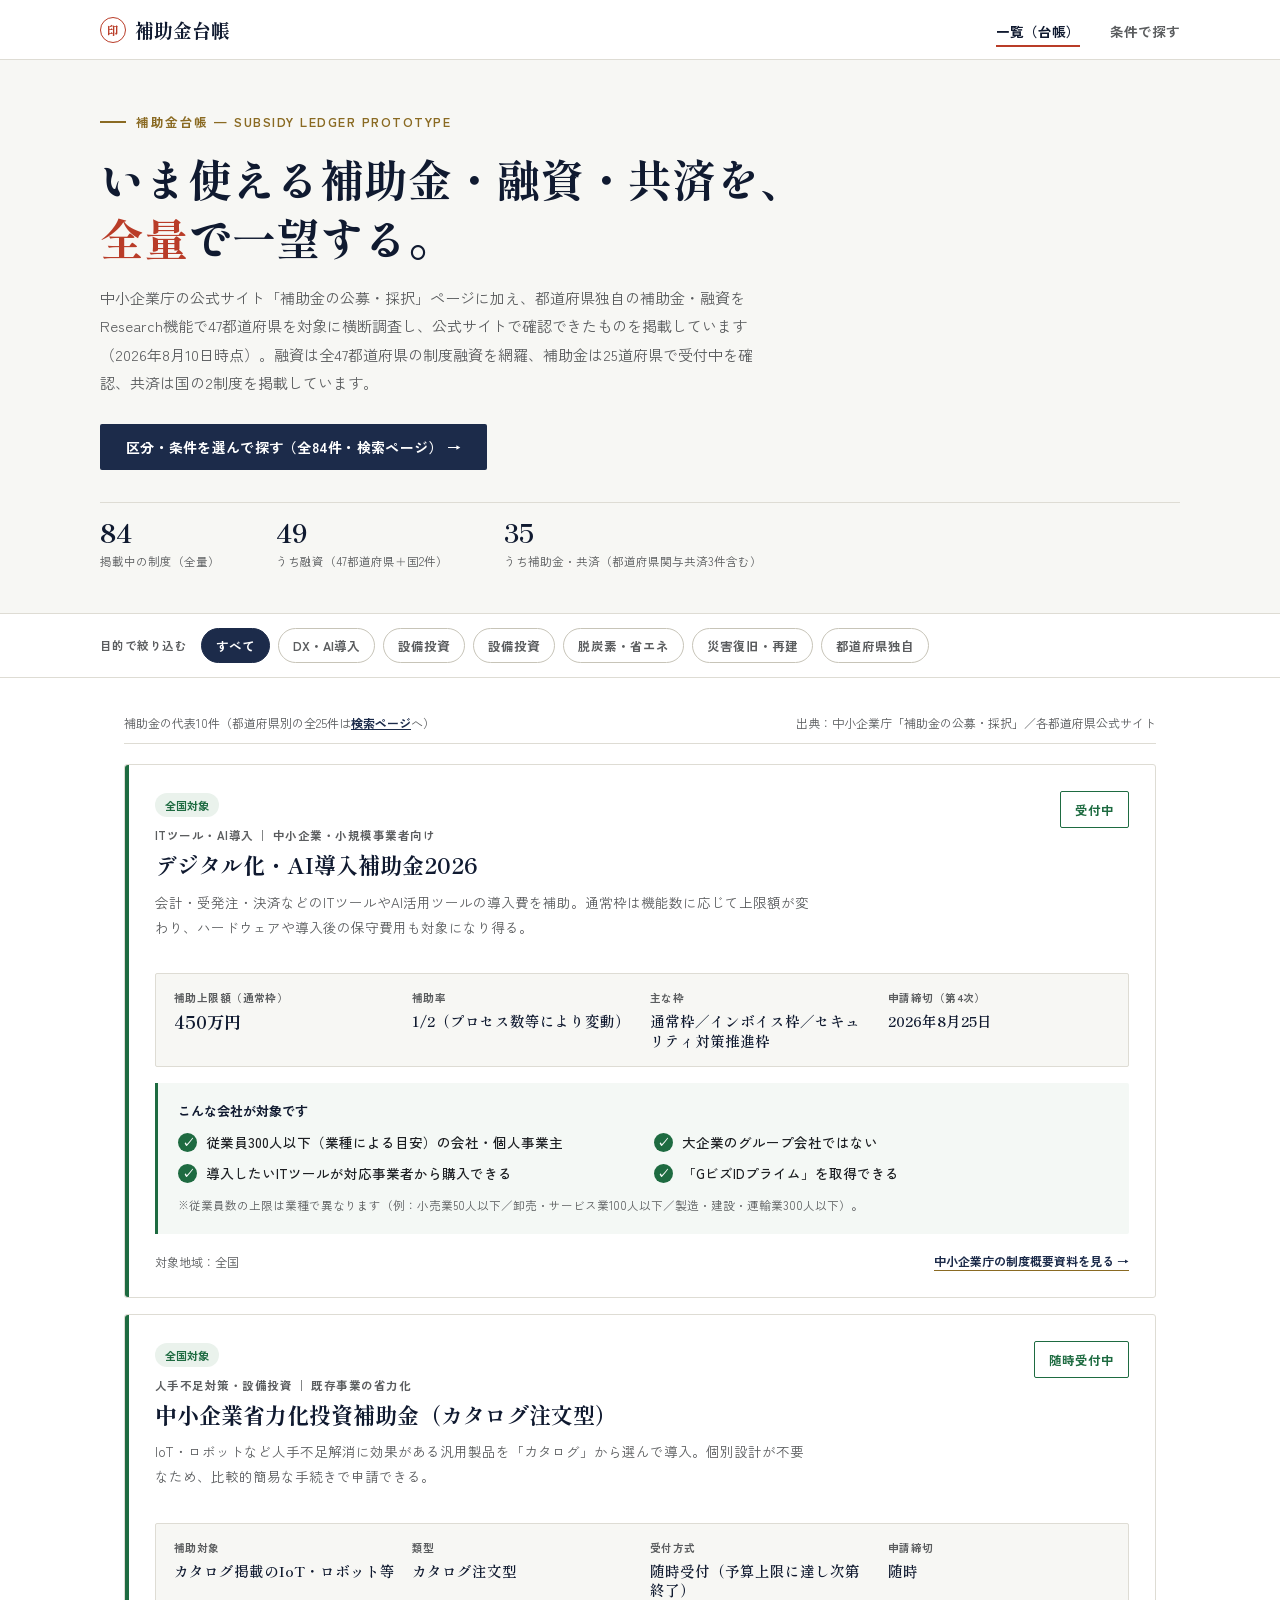
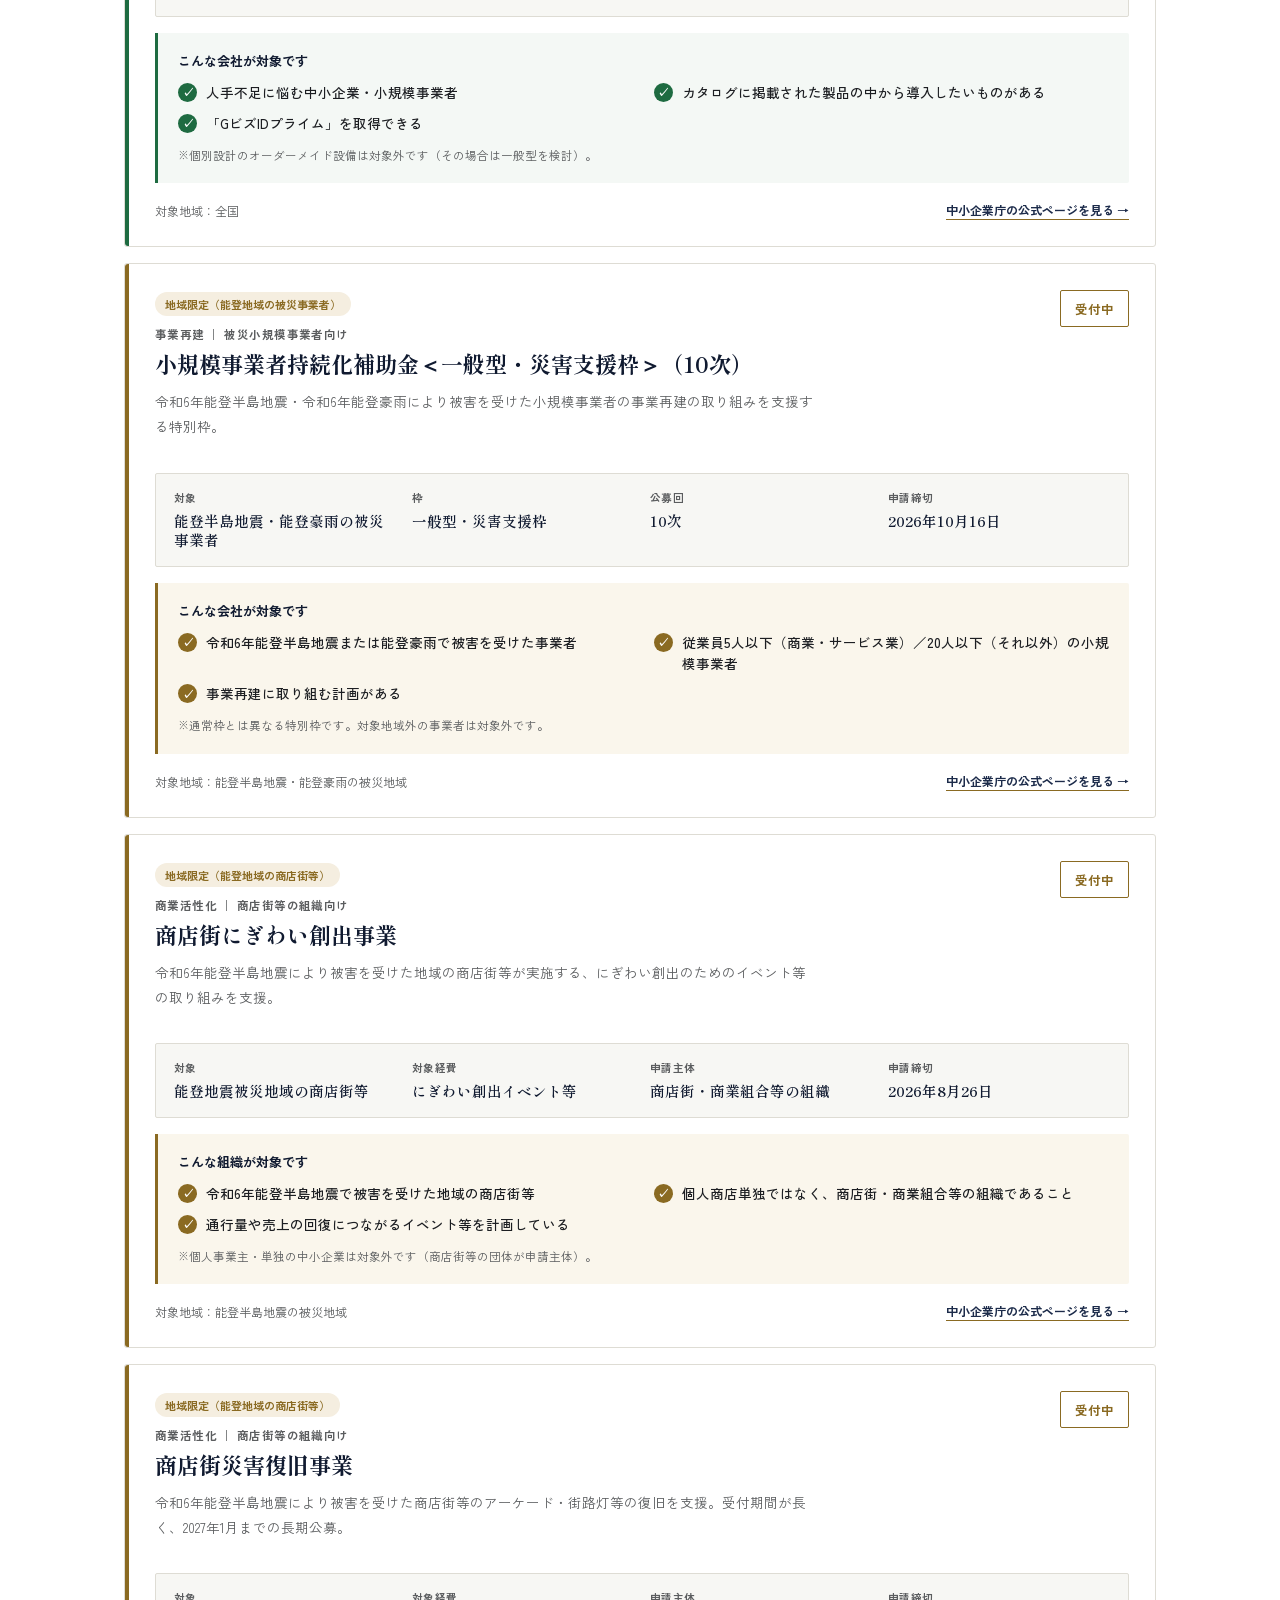
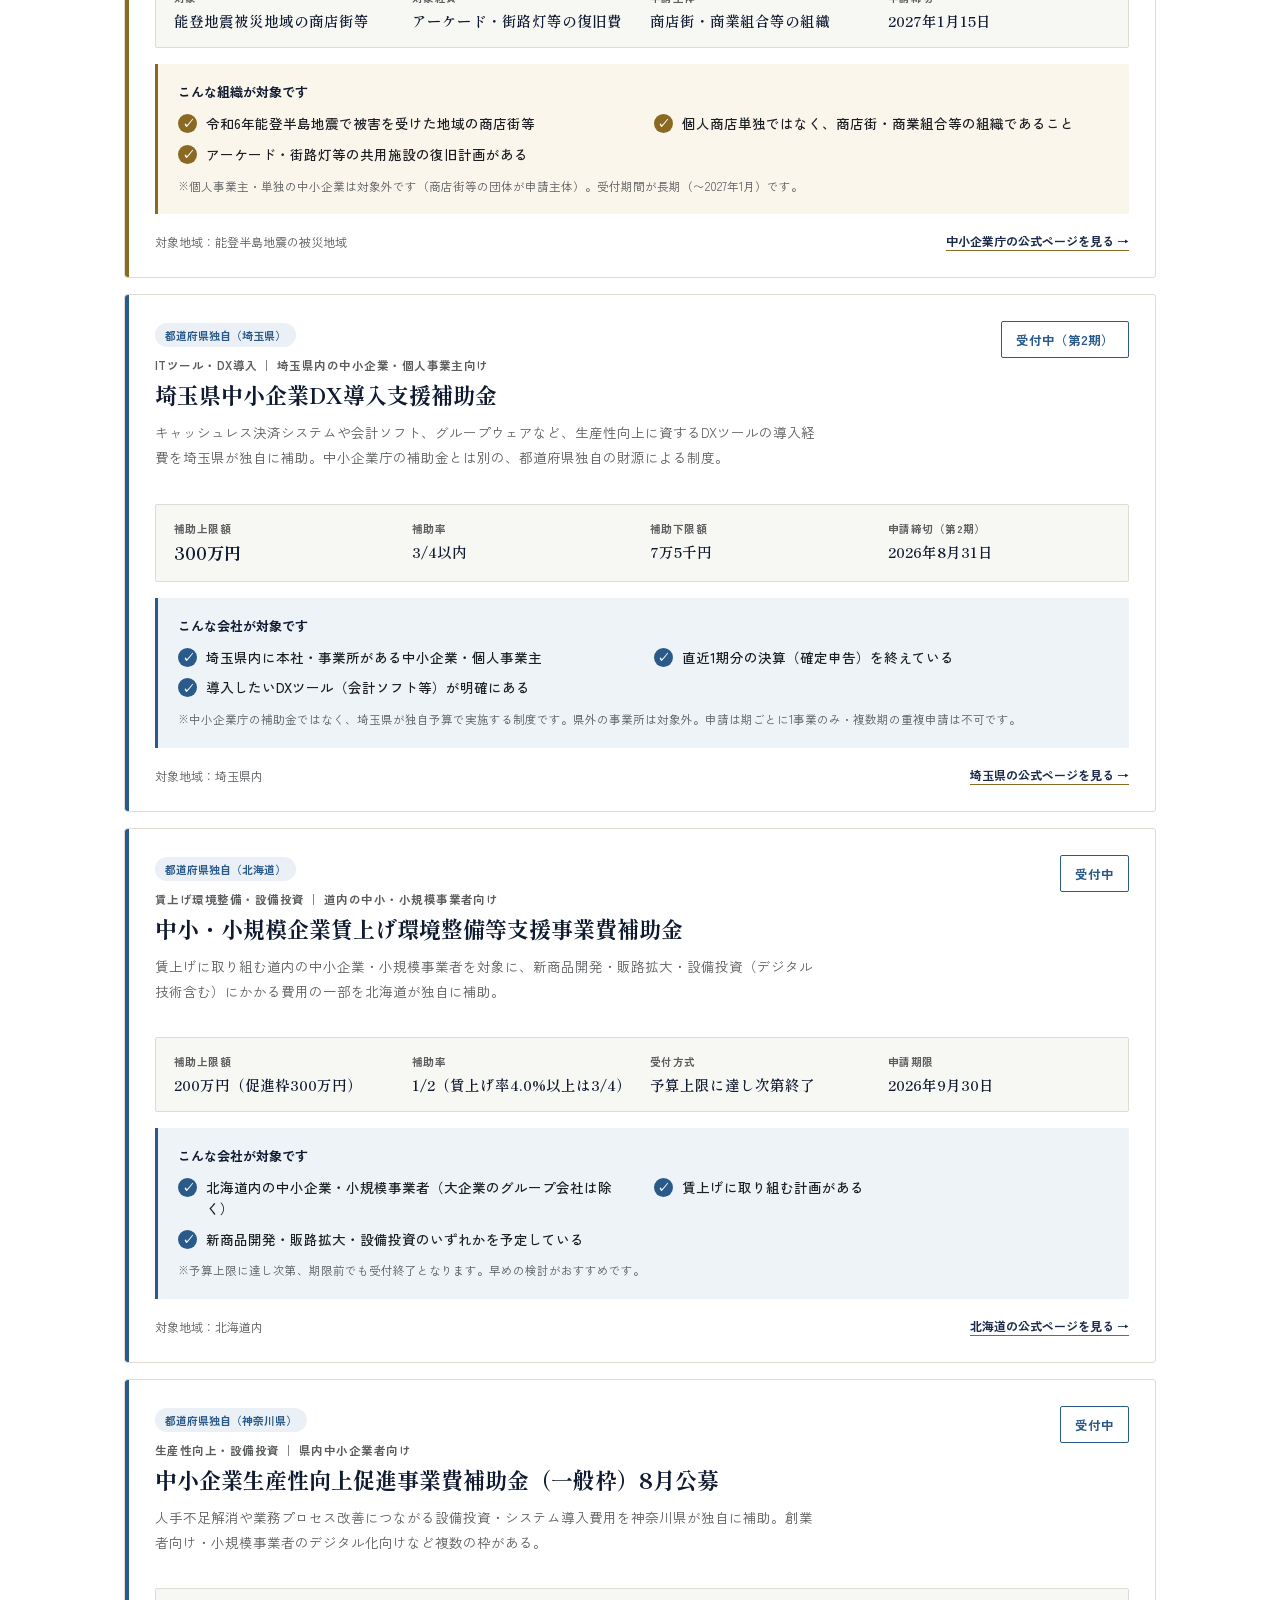
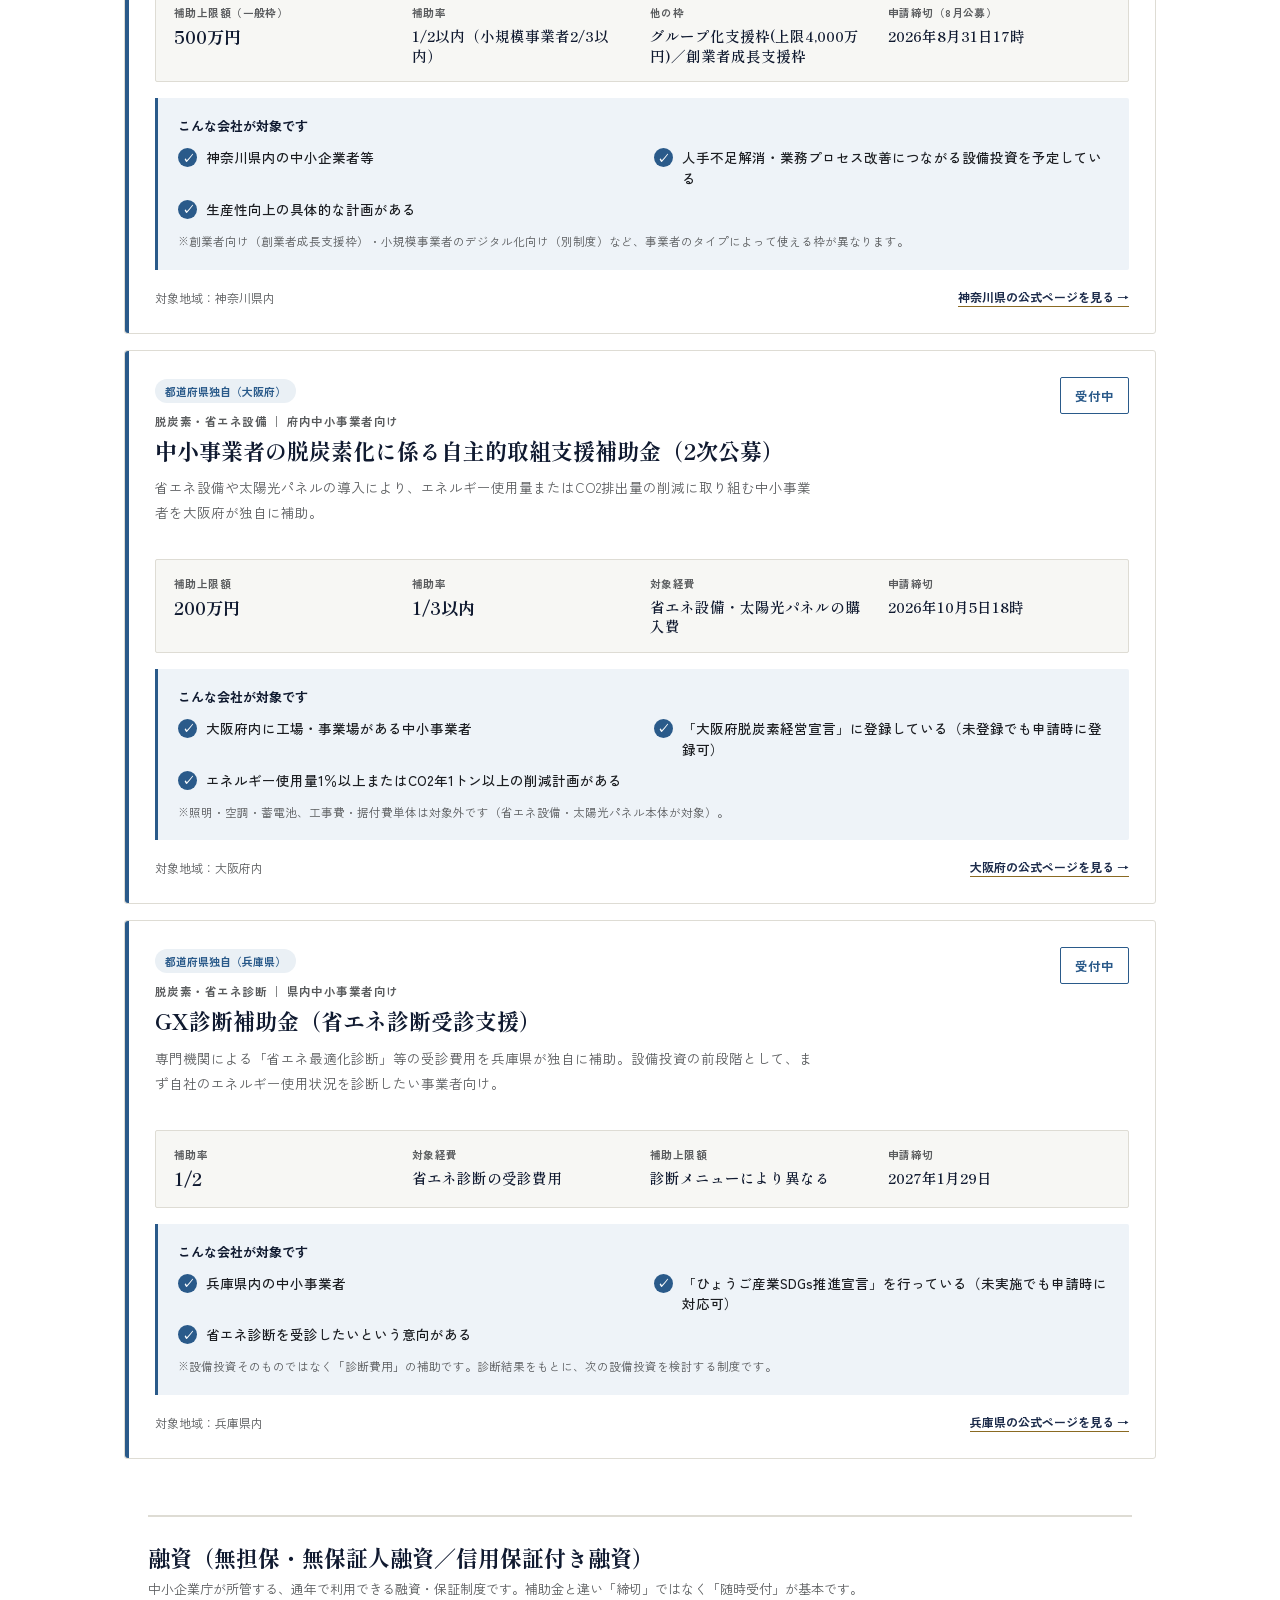
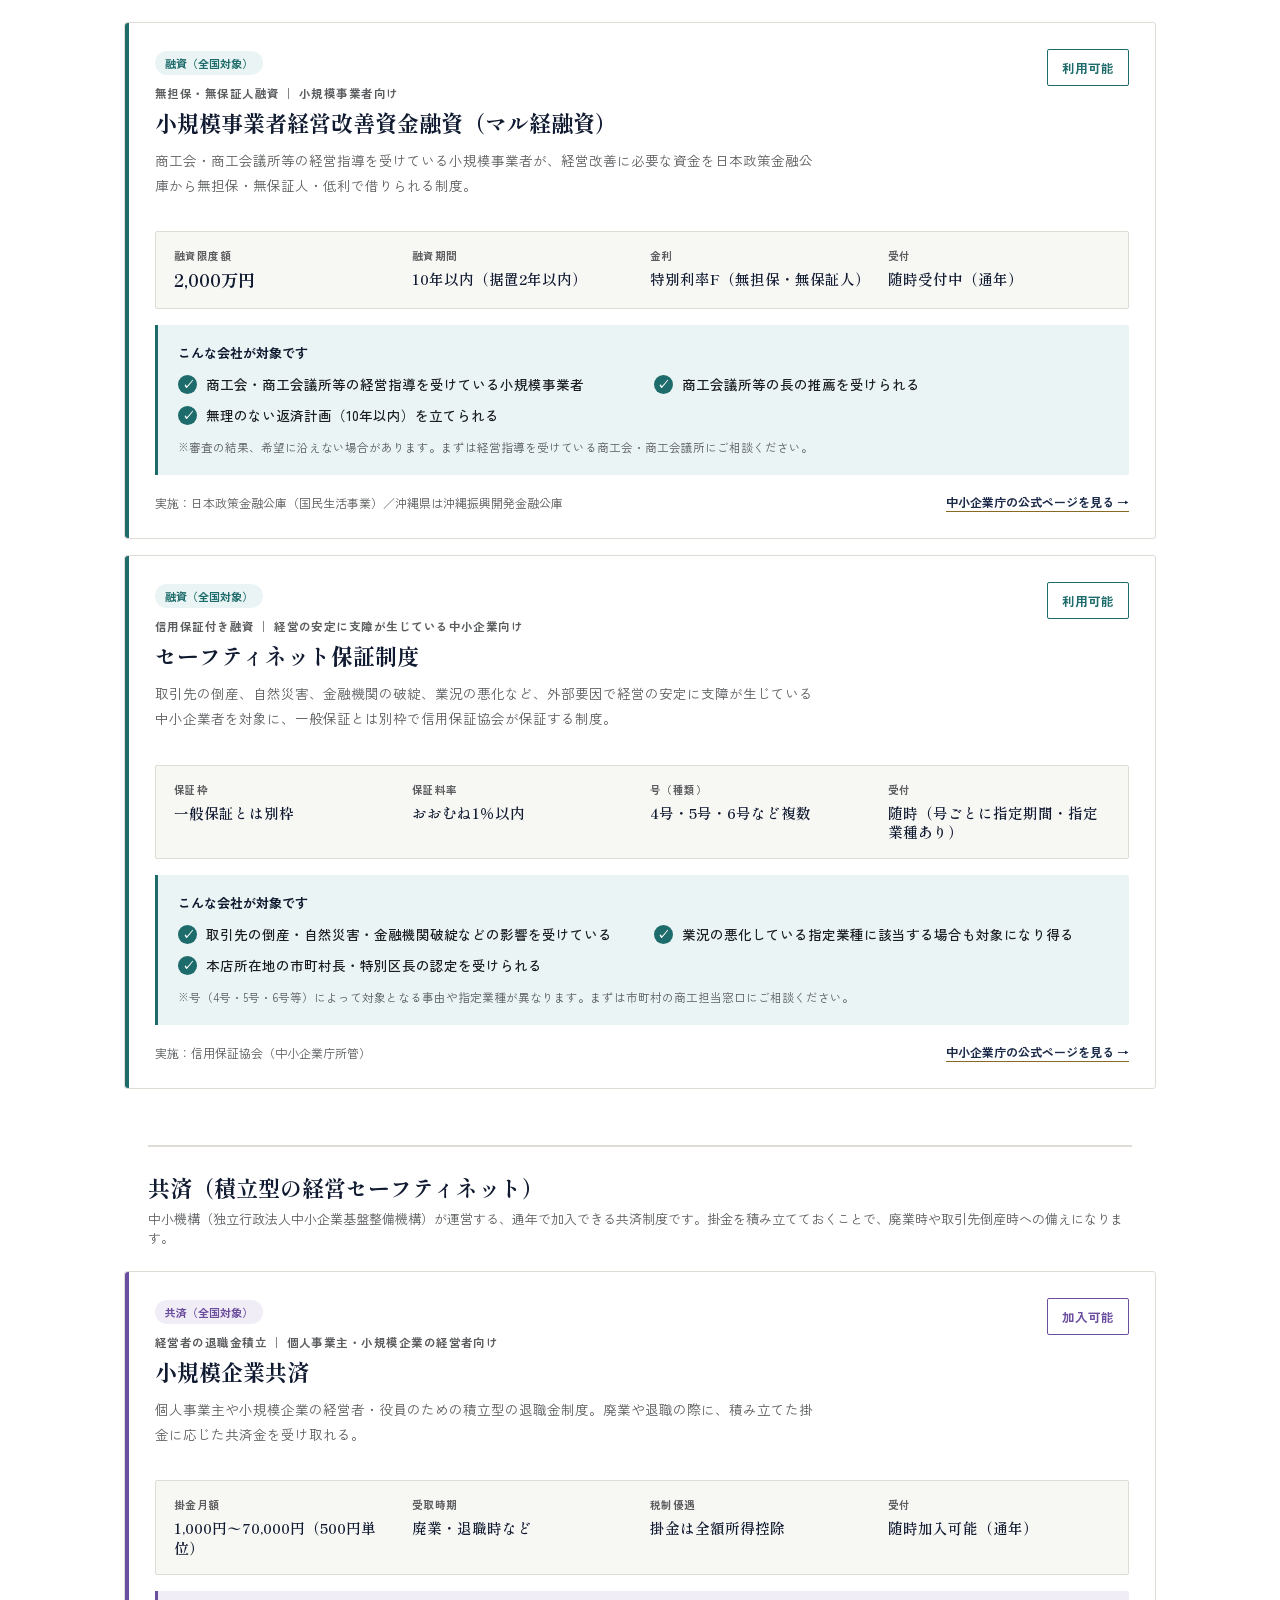
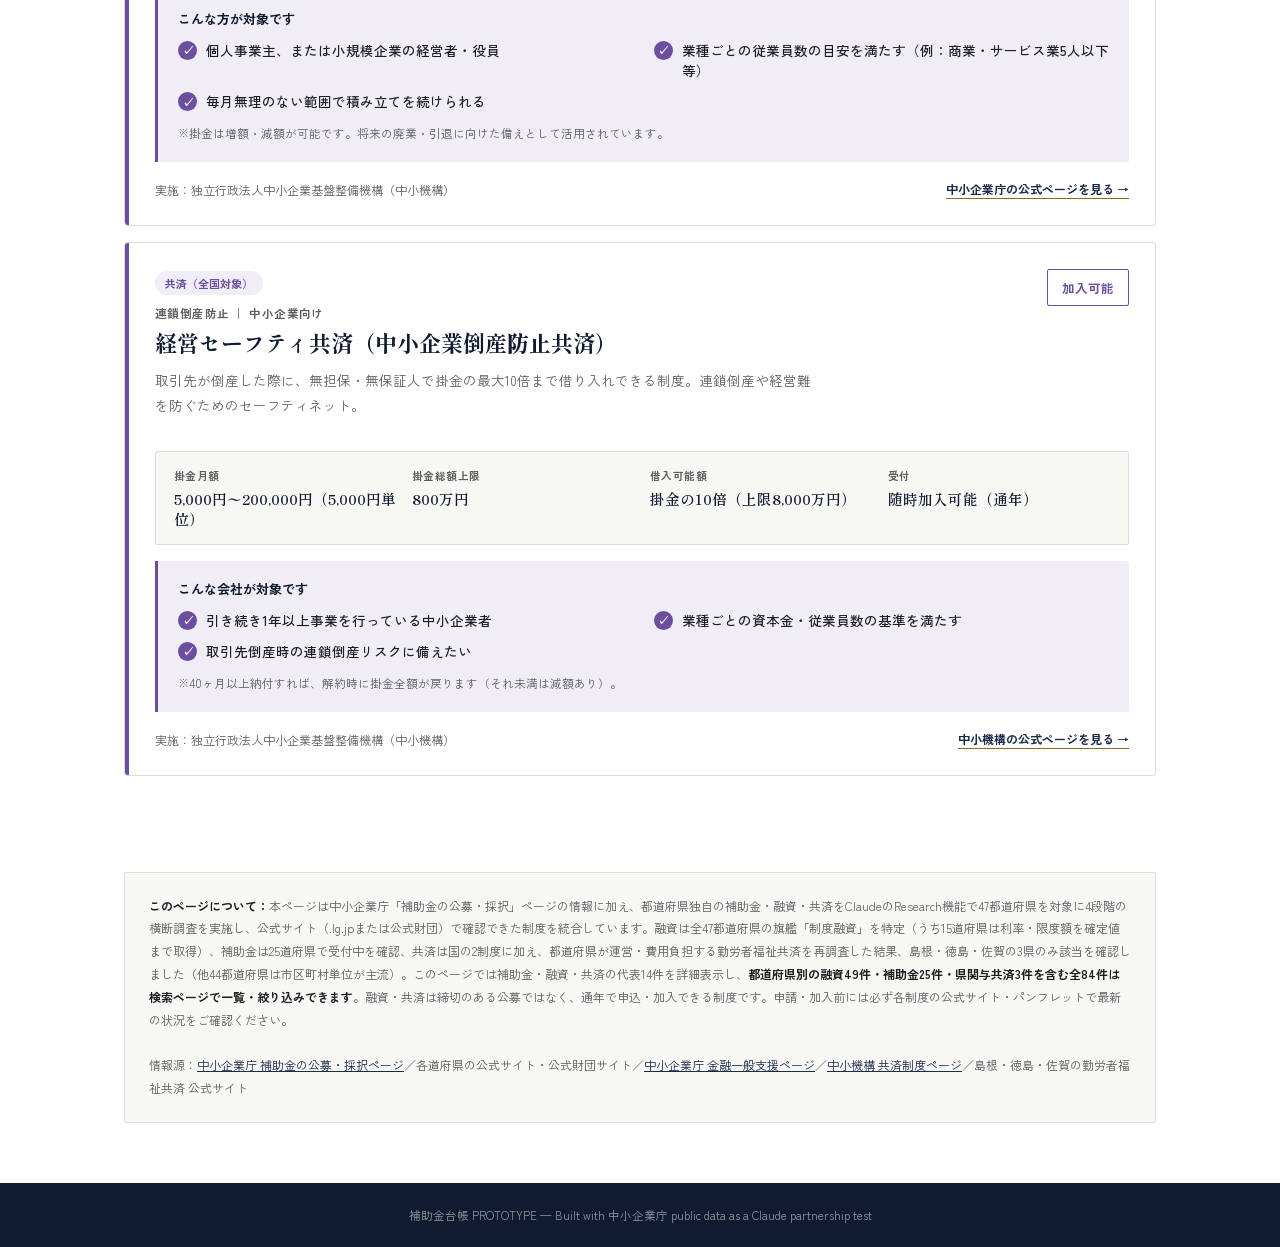
==== docs/index.html @ fdea4609 "公開フォルダをsiteからdocsにリネーム(GitHub Pages対応) GitHub PagesのSourceで選べる公開フォルダは /(root) か /docs のみの ため、サイト一式(i" ====
<!DOCTYPE html>
<html lang="ja">
<head>
<meta charset="UTF-8">
<meta name="viewport" content="width=device-width, initial-scale=1.0">
<title>補助金台帳 ｜ 中小企業庁 受付中の補助金まとめ</title>
<link rel="preconnect" href="https://fonts.googleapis.com">
<link rel="preconnect" href="https://fonts.gstatic.com" crossorigin>
<link href="https://fonts.googleapis.com/css2?family=Shippori+Mincho:wght@400;500;600;700;800&family=Zen+Kaku+Gothic+New:wght@400;500;700;900&display=swap" rel="stylesheet">
<style>
  :root{
    --bg:#FFFFFF;
    --bg-soft:#F7F7F4;
    --line:#DEDCD4;
    --line-strong:#C7C4B8;
    --navy:#1C2B4A;
    --navy-deep:#101A30;
    --vermillion:#B93C28;
    --gold:#8A6A22;
    --text:#1C1E22;
    --text-sub:#5B5D5F;
    --status-open:#1E6B41;
    --status-note:#8A6A22;
    --status-pref:#2A5A8A;
    --status-loan:#1E6B6B;
    --status-kyosai:#6B4E9E;
  }
  *{box-sizing:border-box;}
  html{scroll-behavior:smooth;}
  body{margin:0; background:var(--bg); color:var(--text); font-family:'Zen Kaku Gothic New', sans-serif; -webkit-font-smoothing:antialiased;}
  a{color:inherit;}
  ::selection{background:var(--vermillion); color:#fff;}

  .topbar{background:var(--bg); border-bottom:1px solid var(--line); padding:16px 24px; position:sticky; top:0; z-index:30;}
  .topbar-inner{max-width:1080px; margin:0 auto; display:flex; align-items:center; justify-content:space-between; flex-wrap:wrap; gap:10px;}
  .brand{font-family:'Shippori Mincho', serif; font-weight:800; font-size:19px; display:flex; align-items:center; gap:9px; color:var(--navy-deep);}
  .brand .mark{display:inline-flex; align-items:center; justify-content:center; width:26px; height:26px; border:1.5px solid var(--vermillion); color:var(--vermillion); border-radius:50%; font-size:12px; font-weight:700;}
  .topnav a{font-size:13.5px; font-weight:600; text-decoration:none; color:var(--text-sub); margin-left:26px; border-bottom:2px solid transparent; padding-bottom:4px;}
  .topnav a:hover, .topnav a.active{color:var(--navy-deep); border-color:var(--vermillion);}

  .hero{background:var(--bg-soft); border-bottom:1px solid var(--line); padding:52px 24px 44px;}
  .hero-inner{max-width:1080px; margin:0 auto;}
  .eyebrow{font-size:12.5px; letter-spacing:0.12em; color:var(--gold); font-weight:700; display:flex; align-items:center; gap:10px; margin-bottom:18px;}
  .eyebrow::before{content:""; width:26px; height:2px; background:var(--gold); display:inline-block;}
  h1.title{font-family:'Shippori Mincho', serif; font-weight:800; font-size:clamp(28px, 4.4vw, 44px); line-height:1.35; margin:0 0 16px; color:var(--navy-deep);}
  h1.title .accent{color:var(--vermillion);}
  .lede{font-size:15px; line-height:1.9; color:var(--text-sub); max-width:660px; margin:0 0 26px;}
  .hero-cta{display:inline-block; font-size:14px; font-weight:700; color:#fff; background:var(--navy); padding:13px 26px; text-decoration:none; letter-spacing:0.02em; border-radius:2px;}
  .hero-cta:hover{background:var(--navy-deep);}
  .hero-meta{display:flex; flex-wrap:wrap; border-top:1px solid var(--line); margin-top:32px;}
  .hero-meta-item{padding:16px 28px 0 0; margin-right:28px;}
  .hero-meta-num{font-family:'Shippori Mincho', serif; font-size:26px; font-weight:700; color:var(--navy-deep); line-height:1;}
  .hero-meta-num span.unit{font-size:13px; font-weight:500; margin-left:2px; color:var(--text-sub);}
  .hero-meta-label{font-size:11.5px; color:var(--text-sub); margin-top:8px;}

  .filterbar{position:sticky; top:65px; z-index:20; background:var(--bg); border-bottom:1px solid var(--line); padding:14px 24px;}
  .filterbar-inner{max-width:1080px; margin:0 auto; display:flex; flex-wrap:wrap; gap:8px; align-items:center;}
  .filterbar-label{font-size:11.5px; color:var(--text-sub); letter-spacing:0.04em; margin-right:6px; font-weight:700;}
  .chip{font-family:inherit; font-size:12.5px; padding:7px 14px; border:1px solid var(--line-strong); background:#fff; color:var(--text-sub); border-radius:999px; cursor:pointer; transition:all .15s ease; font-weight:600;}
  .chip:hover{border-color:var(--navy); color:var(--navy);}
  .chip.active{background:var(--navy); border-color:var(--navy); color:#fff;}

  .ledger{max-width:1080px; margin:0 auto; padding:36px 24px 80px;}
  .ledger-caption{font-size:12px; color:var(--text-sub); margin-bottom:20px; display:flex; justify-content:space-between; flex-wrap:wrap; gap:6px; border-bottom:1px solid var(--line); padding-bottom:12px;}

  .card{position:relative; border:1px solid var(--line); border-radius:3px; padding:26px 26px 26px 30px; margin-bottom:16px; transition:border-color .15s ease, box-shadow .15s ease;}
  .card::before{content:""; position:absolute; left:0; top:0; bottom:0; width:4px; background:var(--status-open); border-radius:3px 0 0 3px;}
  .card[data-scope="regional"]::before{background:var(--status-note);}
  .card[data-scope="prefecture"]::before{background:var(--status-pref);}
  .card[data-scope="loan"]::before{background:var(--status-loan);}
  .card[data-scope="kyosai"]::before{background:var(--status-kyosai);}
  .card:hover{border-color:var(--line-strong); box-shadow:0 2px 10px rgba(28,30,34,0.06);}

  .card-head{display:flex; justify-content:space-between; align-items:flex-start; gap:20px; margin-bottom:14px;}
  .card-title-wrap{flex:1; min-width:0;}
  .card-kicker{font-size:11.5px; color:var(--text-sub); letter-spacing:0.04em; margin-bottom:6px; font-weight:600;}
  .card-title{font-family:'Shippori Mincho', serif; font-size:22px; font-weight:700; color:var(--navy-deep); line-height:1.4; margin:0;}
  .card-desc{font-size:13.5px; color:var(--text-sub); line-height:1.85; margin-top:10px; max-width:660px;}

  .status-badge{flex-shrink:0; padding:8px 14px; border:1.5px solid var(--status-open); color:var(--status-open); font-weight:700; font-size:12.5px; text-align:center; white-space:nowrap; border-radius:2px;}
  .status-badge.regional{border-color:var(--status-note); color:var(--status-note);}
  .status-badge.prefecture{border-color:var(--status-pref); color:var(--status-pref);}
  .status-badge.loan{border-color:var(--status-loan); color:var(--status-loan);}
  .status-badge.kyosai{border-color:var(--status-kyosai); color:var(--status-kyosai);}

  .scope-tag{
    display:inline-block; font-size:11px; font-weight:700; padding:4px 10px; border-radius:999px; margin-bottom:10px;
  }
  .scope-tag.nationwide{background:#EAF2EC; color:var(--status-open);}
  .scope-tag.regional{background:#F5EEE0; color:var(--status-note);}
  .scope-tag.prefecture{background:#EAF0F5; color:var(--status-pref);}

  .datarow{display:grid; grid-template-columns:repeat(4, 1fr); gap:16px; margin-top:20px; padding:16px 18px; background:var(--bg-soft); border:1px solid var(--line); border-radius:2px;}
  .datacell-label{font-size:10.5px; color:var(--text-sub); letter-spacing:0.04em; margin-bottom:6px; font-weight:600;}
  .datacell-value{font-family:'Shippori Mincho', serif; font-size:17px; font-weight:700; color:var(--navy-deep); line-height:1.35;}
  .datacell-value.tight{font-size:14.5px; font-weight:600;}

  .eligibility{margin-top:16px; padding:18px 20px; background:#F4F8F5; border-left:3px solid var(--status-open); border-radius:0 2px 2px 0;}
  .card[data-scope="regional"] .eligibility{background:#FAF6EC; border-left-color:var(--status-note);}
  .card[data-scope="prefecture"] .eligibility{background:#EEF3F8; border-left-color:var(--status-pref);}
  .card[data-scope="loan"] .eligibility{background:#EAF4F4; border-left-color:var(--status-loan);}
  .card[data-scope="kyosai"] .eligibility{background:#F1EDF7; border-left-color:var(--status-kyosai);}
  .eligibility-label{font-size:13px; font-weight:700; color:var(--navy-deep); margin-bottom:12px;}
  .check-list{display:grid; grid-template-columns:1fr 1fr; gap:10px 20px;}
  .check-item{display:flex; align-items:flex-start; gap:9px; font-size:13.5px; line-height:1.55; color:var(--text); font-weight:500;}
  .check-item .mark{flex-shrink:0; width:19px; height:19px; border-radius:50%; background:var(--status-open); color:#fff; font-size:12px; font-weight:700; display:flex; align-items:center; justify-content:center; margin-top:1px;}
  .card[data-scope="regional"] .check-item .mark{background:var(--status-note);}
  .card[data-scope="prefecture"] .check-item .mark{background:var(--status-pref);}
  .card[data-scope="loan"] .check-item .mark{background:var(--status-loan);}
  .card[data-scope="kyosai"] .check-item .mark{background:var(--status-kyosai);}
  .section-divider{
    max-width:1080px; margin:56px auto 24px; padding:0 24px;
  }
  .section-divider h2{
    font-family:'Shippori Mincho', serif; font-size:22px; color:var(--navy-deep);
    border-top:2px solid var(--line); padding-top:24px; margin:0 0 6px;
  }
  .section-divider p{font-size:13px; color:var(--text-sub); margin:0;}
  .elig-note{margin-top:12px; font-size:11.5px; color:var(--text-sub); line-height:1.7;}
  @media (max-width:640px){.check-list{grid-template-columns:1fr;}}

  .card-footer{display:flex; justify-content:space-between; align-items:center; margin-top:18px; font-size:12px; color:var(--text-sub); flex-wrap:wrap; gap:8px;}
  .card-footer a{color:var(--navy); text-decoration:none; border-bottom:1px solid var(--gold); padding-bottom:1px; font-weight:700;}
  .card-footer a:hover{color:var(--vermillion); border-color:var(--vermillion);}
  .card[data-hidden="true"]{display:none;}

  .disclaimer{max-width:1080px; margin:0 auto; padding:0 24px 60px;}
  .disclaimer-box{border:1px solid var(--line); background:var(--bg-soft); padding:22px 24px; font-size:12px; line-height:1.9; color:var(--text-sub); border-radius:2px;}
  .disclaimer-box strong{color:var(--text);}
  .disclaimer-box a{color:var(--navy); text-decoration:underline;}
  footer{background:var(--navy-deep); color:rgba(255,255,255,0.55); text-align:center; padding:24px 24px; font-size:11.5px;}

  @media (max-width:640px){.datarow{grid-template-columns:repeat(2, 1fr);} .card-title{font-size:19px;} .filterbar{top:57px;}}
</style>
</head>
<body>

<div class="topbar">
  <div class="topbar-inner">
    <div class="brand"><span class="mark">印</span>補助金台帳</div>
    <nav class="topnav">
      <a href="index.html" class="active">一覧（台帳）</a>
      <a href="search.html">条件で探す</a>
    </nav>
  </div>
</div>

<header class="hero">
  <div class="hero-inner">
    <div class="eyebrow">補助金台帳 — SUBSIDY LEDGER PROTOTYPE</div>
    <h1 class="title">いま使える補助金・融資・共済を、<br><span class="accent">全量</span>で一望する。</h1>
    <p class="lede">中小企業庁の公式サイト「補助金の公募・採択」ページに加え、都道府県独自の補助金・融資をResearch機能で47都道府県を対象に横断調査し、公式サイトで確認できたものを掲載しています（2026年8月10日時点）。融資は全47都道府県の制度融資を網羅、補助金は25道府県で受付中を確認、共済は国の2制度を掲載しています。</p>
    <a href="search.html" class="hero-cta">区分・条件を選んで探す（全84件・検索ページ） →</a>
    <div class="hero-meta">
      <div class="hero-meta-item">
        <div class="hero-meta-num">84</div>
        <div class="hero-meta-label">掲載中の制度（全量）</div>
      </div>
      <div class="hero-meta-item">
        <div class="hero-meta-num">49</div>
        <div class="hero-meta-label">うち融資（47都道府県＋国2件）</div>
      </div>
      <div class="hero-meta-item">
        <div class="hero-meta-num">35</div>
        <div class="hero-meta-label">うち補助金・共済（都道府県関与共済3件含む）</div>
      </div>
    </div>
  </div>
</header>

<div class="filterbar">
  <div class="filterbar-inner">
    <span class="filterbar-label">目的で絞り込む</span>
    <button class="chip active" data-filter="all">すべて</button>
    <button class="chip" data-filter="DX・AI">DX・AI導入</button>
    <button class="chip" data-filter="設備投資">設備投資</button>
    <button class="chip" data-filter="設備投資">設備投資</button>
    <button class="chip" data-filter="脱炭素">脱炭素・省エネ</button>
    <button class="chip" data-filter="災害復旧">災害復旧・再建</button>
    <button class="chip" data-filter="都道府県">都道府県独自</button>
  </div>
</div>

<main class="ledger">
  <div class="ledger-caption">
    <span>補助金の代表10件（都道府県別の全25件は<a href="search.html" style="color:var(--navy); font-weight:700;">検索ページ</a>へ）</span>
    <span>出典：中小企業庁「補助金の公募・採択」／各都道府県公式サイト</span>
  </div>

  <!-- 1 -->
  <article class="card" data-scope="nationwide" data-tags="DX・AI">
    <div class="card-head">
      <div class="card-title-wrap">
        <span class="scope-tag nationwide">全国対象</span>
        <div class="card-kicker">ITツール・AI導入 ｜ 中小企業・小規模事業者向け</div>
        <h2 class="card-title">デジタル化・AI導入補助金2026</h2>
        <p class="card-desc">会計・受発注・決済などのITツールやAI活用ツールの導入費を補助。通常枠は機能数に応じて上限額が変わり、ハードウェアや導入後の保守費用も対象になり得る。</p>
      </div>
      <div class="status-badge">受付中</div>
    </div>
    <div class="datarow">
      <div><div class="datacell-label">補助上限額（通常枠）</div><div class="datacell-value">450万円</div></div>
      <div><div class="datacell-label">補助率</div><div class="datacell-value tight">1/2（プロセス数等により変動）</div></div>
      <div><div class="datacell-label">主な枠</div><div class="datacell-value tight">通常枠／インボイス枠／セキュリティ対策推進枠</div></div>
      <div><div class="datacell-label">申請締切（第4次）</div><div class="datacell-value tight">2026年8月25日</div></div>
    </div>
    <div class="eligibility">
      <div class="eligibility-label">こんな会社が対象です</div>
      <div class="check-list">
        <div class="check-item"><span class="mark">✓</span>従業員300人以下（業種による目安）の会社・個人事業主</div>
        <div class="check-item"><span class="mark">✓</span>大企業のグループ会社ではない</div>
        <div class="check-item"><span class="mark">✓</span>導入したいITツールが対応事業者から購入できる</div>
        <div class="check-item"><span class="mark">✓</span>「GビズIDプライム」を取得できる</div>
      </div>
      <div class="elig-note">※従業員数の上限は業種で異なります（例：小売業50人以下／卸売・サービス業100人以下／製造・建設・運輸業300人以下）。</div>
    </div>
    <div class="card-footer">
      <span>対象地域：全国</span>
      <a href="https://www.chusho.meti.go.jp/koukai/yosan/r8/digital_ai_summary.pdf" target="_blank" rel="noopener">中小企業庁の制度概要資料を見る →</a>
    </div>
  </article>

  <!-- 2 -->
  <article class="card" data-scope="nationwide" data-tags="設備投資">
    <div class="card-head">
      <div class="card-title-wrap">
        <span class="scope-tag nationwide">全国対象</span>
        <div class="card-kicker">人手不足対策・設備投資 ｜ 既存事業の省力化</div>
        <h2 class="card-title">中小企業省力化投資補助金（カタログ注文型）</h2>
        <p class="card-desc">IoT・ロボットなど人手不足解消に効果がある汎用製品を「カタログ」から選んで導入。個別設計が不要なため、比較的簡易な手続きで申請できる。</p>
      </div>
      <div class="status-badge">随時受付中</div>
    </div>
    <div class="datarow">
      <div><div class="datacell-label">補助対象</div><div class="datacell-value tight">カタログ掲載のIoT・ロボット等</div></div>
      <div><div class="datacell-label">類型</div><div class="datacell-value tight">カタログ注文型</div></div>
      <div><div class="datacell-label">受付方式</div><div class="datacell-value tight">随時受付（予算上限に達し次第終了）</div></div>
      <div><div class="datacell-label">申請締切</div><div class="datacell-value tight">随時</div></div>
    </div>
    <div class="eligibility">
      <div class="eligibility-label">こんな会社が対象です</div>
      <div class="check-list">
        <div class="check-item"><span class="mark">✓</span>人手不足に悩む中小企業・小規模事業者</div>
        <div class="check-item"><span class="mark">✓</span>カタログに掲載された製品の中から導入したいものがある</div>
        <div class="check-item"><span class="mark">✓</span>「GビズIDプライム」を取得できる</div>
      </div>
      <div class="elig-note">※個別設計のオーダーメイド設備は対象外です（その場合は一般型を検討）。</div>
    </div>
    <div class="card-footer">
      <span>対象地域：全国</span>
      <a href="https://www.chusho.meti.go.jp/keiei/sapoin/index.html" target="_blank" rel="noopener">中小企業庁の公式ページを見る →</a>
    </div>
  </article>

  <!-- 3 -->
  <article class="card" data-scope="regional" data-tags="災害復旧">
    <div class="card-head">
      <div class="card-title-wrap">
        <span class="scope-tag regional">地域限定（能登地域の被災事業者）</span>
        <div class="card-kicker">事業再建 ｜ 被災小規模事業者向け</div>
        <h2 class="card-title">小規模事業者持続化補助金＜一般型・災害支援枠＞（10次）</h2>
        <p class="card-desc">令和6年能登半島地震・令和6年能登豪雨により被害を受けた小規模事業者の事業再建の取り組みを支援する特別枠。</p>
      </div>
      <div class="status-badge regional">受付中</div>
    </div>
    <div class="datarow">
      <div><div class="datacell-label">対象</div><div class="datacell-value tight">能登半島地震・能登豪雨の被災事業者</div></div>
      <div><div class="datacell-label">枠</div><div class="datacell-value tight">一般型・災害支援枠</div></div>
      <div><div class="datacell-label">公募回</div><div class="datacell-value tight">10次</div></div>
      <div><div class="datacell-label">申請締切</div><div class="datacell-value tight">2026年10月16日</div></div>
    </div>
    <div class="eligibility">
      <div class="eligibility-label">こんな会社が対象です</div>
      <div class="check-list">
        <div class="check-item"><span class="mark">✓</span>令和6年能登半島地震または能登豪雨で被害を受けた事業者</div>
        <div class="check-item"><span class="mark">✓</span>従業員5人以下（商業・サービス業）／20人以下（それ以外）の小規模事業者</div>
        <div class="check-item"><span class="mark">✓</span>事業再建に取り組む計画がある</div>
      </div>
      <div class="elig-note">※通常枠とは異なる特別枠です。対象地域外の事業者は対象外です。</div>
    </div>
    <div class="card-footer">
      <span>対象地域：能登半島地震・能登豪雨の被災地域</span>
      <a href="https://www.chusho.meti.go.jp/koukai/hojyokin/kobo/2026/260630001.html" target="_blank" rel="noopener">中小企業庁の公式ページを見る →</a>
    </div>
  </article>

  <!-- 4 -->
  <article class="card" data-scope="regional" data-tags="災害復旧">
    <div class="card-head">
      <div class="card-title-wrap">
        <span class="scope-tag regional">地域限定（能登地域の商店街等）</span>
        <div class="card-kicker">商業活性化 ｜ 商店街等の組織向け</div>
        <h2 class="card-title">商店街にぎわい創出事業</h2>
        <p class="card-desc">令和6年能登半島地震により被害を受けた地域の商店街等が実施する、にぎわい創出のためのイベント等の取り組みを支援。</p>
      </div>
      <div class="status-badge regional">受付中</div>
    </div>
    <div class="datarow">
      <div><div class="datacell-label">対象</div><div class="datacell-value tight">能登地震被災地域の商店街等</div></div>
      <div><div class="datacell-label">対象経費</div><div class="datacell-value tight">にぎわい創出イベント等</div></div>
      <div><div class="datacell-label">申請主体</div><div class="datacell-value tight">商店街・商業組合等の組織</div></div>
      <div><div class="datacell-label">申請締切</div><div class="datacell-value tight">2026年8月26日</div></div>
    </div>
    <div class="eligibility">
      <div class="eligibility-label">こんな組織が対象です</div>
      <div class="check-list">
        <div class="check-item"><span class="mark">✓</span>令和6年能登半島地震で被害を受けた地域の商店街等</div>
        <div class="check-item"><span class="mark">✓</span>個人商店単独ではなく、商店街・商業組合等の組織であること</div>
        <div class="check-item"><span class="mark">✓</span>通行量や売上の回復につながるイベント等を計画している</div>
      </div>
      <div class="elig-note">※個人事業主・単独の中小企業は対象外です（商店街等の団体が申請主体）。</div>
    </div>
    <div class="card-footer">
      <span>対象地域：能登半島地震の被災地域</span>
      <a href="https://www.chusho.meti.go.jp/shogyo/shogyo/index.html" target="_blank" rel="noopener">中小企業庁の公式ページを見る →</a>
    </div>
  </article>

  <!-- 5 -->
  <article class="card" data-scope="regional" data-tags="災害復旧">
    <div class="card-head">
      <div class="card-title-wrap">
        <span class="scope-tag regional">地域限定（能登地域の商店街等）</span>
        <div class="card-kicker">商業活性化 ｜ 商店街等の組織向け</div>
        <h2 class="card-title">商店街災害復旧事業</h2>
        <p class="card-desc">令和6年能登半島地震により被害を受けた商店街等のアーケード・街路灯等の復旧を支援。受付期間が長く、2027年1月までの長期公募。</p>
      </div>
      <div class="status-badge regional">受付中</div>
    </div>
    <div class="datarow">
      <div><div class="datacell-label">対象</div><div class="datacell-value tight">能登地震被災地域の商店街等</div></div>
      <div><div class="datacell-label">対象経費</div><div class="datacell-value tight">アーケード・街路灯等の復旧費</div></div>
      <div><div class="datacell-label">申請主体</div><div class="datacell-value tight">商店街・商業組合等の組織</div></div>
      <div><div class="datacell-label">申請締切</div><div class="datacell-value tight">2027年1月15日</div></div>
    </div>
    <div class="eligibility">
      <div class="eligibility-label">こんな組織が対象です</div>
      <div class="check-list">
        <div class="check-item"><span class="mark">✓</span>令和6年能登半島地震で被害を受けた地域の商店街等</div>
        <div class="check-item"><span class="mark">✓</span>個人商店単独ではなく、商店街・商業組合等の組織であること</div>
        <div class="check-item"><span class="mark">✓</span>アーケード・街路灯等の共用施設の復旧計画がある</div>
      </div>
      <div class="elig-note">※個人事業主・単独の中小企業は対象外です（商店街等の団体が申請主体）。受付期間が長期（〜2027年1月）です。</div>
    </div>
    <div class="card-footer">
      <span>対象地域：能登半島地震の被災地域</span>
      <a href="https://www.chusho.meti.go.jp/shogyo/shogyo/index.html" target="_blank" rel="noopener">中小企業庁の公式ページを見る →</a>
    </div>
  </article>
  <!-- 6 -->
  <article class="card" data-scope="prefecture" data-tags="都道府県 DX・AI">
    <div class="card-head">
      <div class="card-title-wrap">
        <span class="scope-tag prefecture">都道府県独自（埼玉県）</span>
        <div class="card-kicker">ITツール・DX導入 ｜ 埼玉県内の中小企業・個人事業主向け</div>
        <h2 class="card-title">埼玉県中小企業DX導入支援補助金</h2>
        <p class="card-desc">キャッシュレス決済システムや会計ソフト、グループウェアなど、生産性向上に資するDXツールの導入経費を埼玉県が独自に補助。中小企業庁の補助金とは別の、都道府県独自の財源による制度。</p>
      </div>
      <div class="status-badge prefecture">受付中（第2期）</div>
    </div>
    <div class="datarow">
      <div><div class="datacell-label">補助上限額</div><div class="datacell-value">300万円</div></div>
      <div><div class="datacell-label">補助率</div><div class="datacell-value tight">3/4以内</div></div>
      <div><div class="datacell-label">補助下限額</div><div class="datacell-value tight">7万5千円</div></div>
      <div><div class="datacell-label">申請締切（第2期）</div><div class="datacell-value tight">2026年8月31日</div></div>
    </div>
    <div class="eligibility">
      <div class="eligibility-label">こんな会社が対象です</div>
      <div class="check-list">
        <div class="check-item"><span class="mark">✓</span>埼玉県内に本社・事業所がある中小企業・個人事業主</div>
        <div class="check-item"><span class="mark">✓</span>直近1期分の決算（確定申告）を終えている</div>
        <div class="check-item"><span class="mark">✓</span>導入したいDXツール（会計ソフト等）が明確にある</div>
      </div>
      <div class="elig-note">※中小企業庁の補助金ではなく、埼玉県が独自予算で実施する制度です。県外の事業所は対象外。申請は期ごとに1事業のみ・複数期の重複申請は不可です。</div>
    </div>
    <div class="card-footer">
      <span>対象地域：埼玉県内</span>
      <a href="https://www.pref.saitama.lg.jp/a0803/dx_jigyousyashien/dx_index.html" target="_blank" rel="noopener">埼玉県の公式ページを見る →</a>
    </div>
  </article>
  <!-- 7 -->
  <article class="card" data-scope="prefecture" data-tags="都道府県 設備投資">
    <div class="card-head">
      <div class="card-title-wrap">
        <span class="scope-tag prefecture">都道府県独自（北海道）</span>
        <div class="card-kicker">賃上げ環境整備・設備投資 ｜ 道内の中小・小規模事業者向け</div>
        <h2 class="card-title">中小・小規模企業賃上げ環境整備等支援事業費補助金</h2>
        <p class="card-desc">賃上げに取り組む道内の中小企業・小規模事業者を対象に、新商品開発・販路拡大・設備投資（デジタル技術含む）にかかる費用の一部を北海道が独自に補助。</p>
      </div>
      <div class="status-badge prefecture">受付中</div>
    </div>
    <div class="datarow">
      <div><div class="datacell-label">補助上限額</div><div class="datacell-value tight">200万円（促進枠300万円）</div></div>
      <div><div class="datacell-label">補助率</div><div class="datacell-value tight">1/2（賃上げ率4.0%以上は3/4）</div></div>
      <div><div class="datacell-label">受付方式</div><div class="datacell-value tight">予算上限に達し次第終了</div></div>
      <div><div class="datacell-label">申請期限</div><div class="datacell-value tight">2026年9月30日</div></div>
    </div>
    <div class="eligibility">
      <div class="eligibility-label">こんな会社が対象です</div>
      <div class="check-list">
        <div class="check-item"><span class="mark">✓</span>北海道内の中小企業・小規模事業者（大企業のグループ会社は除く）</div>
        <div class="check-item"><span class="mark">✓</span>賃上げに取り組む計画がある</div>
        <div class="check-item"><span class="mark">✓</span>新商品開発・販路拡大・設備投資のいずれかを予定している</div>
      </div>
      <div class="elig-note">※予算上限に達し次第、期限前でも受付終了となります。早めの検討がおすすめです。</div>
    </div>
    <div class="card-footer">
      <span>対象地域：北海道内</span>
      <a href="https://www.pref.hokkaido.lg.jp/kz/csk/249117.html" target="_blank" rel="noopener">北海道の公式ページを見る →</a>
    </div>
  </article>

  <!-- 8 -->
  <article class="card" data-scope="prefecture" data-tags="都道府県 設備投資">
    <div class="card-head">
      <div class="card-title-wrap">
        <span class="scope-tag prefecture">都道府県独自（神奈川県）</span>
        <div class="card-kicker">生産性向上・設備投資 ｜ 県内中小企業者向け</div>
        <h2 class="card-title">中小企業生産性向上促進事業費補助金（一般枠）8月公募</h2>
        <p class="card-desc">人手不足解消や業務プロセス改善につながる設備投資・システム導入費用を神奈川県が独自に補助。創業者向け・小規模事業者のデジタル化向けなど複数の枠がある。</p>
      </div>
      <div class="status-badge prefecture">受付中</div>
    </div>
    <div class="datarow">
      <div><div class="datacell-label">補助上限額（一般枠）</div><div class="datacell-value">500万円</div></div>
      <div><div class="datacell-label">補助率</div><div class="datacell-value tight">1/2以内（小規模事業者2/3以内）</div></div>
      <div><div class="datacell-label">他の枠</div><div class="datacell-value tight">グループ化支援枠(上限4,000万円)／創業者成長支援枠</div></div>
      <div><div class="datacell-label">申請締切（8月公募）</div><div class="datacell-value tight">2026年8月31日17時</div></div>
    </div>
    <div class="eligibility">
      <div class="eligibility-label">こんな会社が対象です</div>
      <div class="check-list">
        <div class="check-item"><span class="mark">✓</span>神奈川県内の中小企業者等</div>
        <div class="check-item"><span class="mark">✓</span>人手不足解消・業務プロセス改善につながる設備投資を予定している</div>
        <div class="check-item"><span class="mark">✓</span>生産性向上の具体的な計画がある</div>
      </div>
      <div class="elig-note">※創業者向け（創業者成長支援枠）・小規模事業者のデジタル化向け（別制度）など、事業者のタイプによって使える枠が異なります。</div>
    </div>
    <div class="card-footer">
      <span>対象地域：神奈川県内</span>
      <a href="https://www.pref.kanagawa.jp/docs/m2w/prs/r2625041.html" target="_blank" rel="noopener">神奈川県の公式ページを見る →</a>
    </div>
  </article>

  <!-- 9 -->
  <article class="card" data-scope="prefecture" data-tags="都道府県 脱炭素">
    <div class="card-head">
      <div class="card-title-wrap">
        <span class="scope-tag prefecture">都道府県独自（大阪府）</span>
        <div class="card-kicker">脱炭素・省エネ設備 ｜ 府内中小事業者向け</div>
        <h2 class="card-title">中小事業者の脱炭素化に係る自主的取組支援補助金（2次公募）</h2>
        <p class="card-desc">省エネ設備や太陽光パネルの導入により、エネルギー使用量またはCO2排出量の削減に取り組む中小事業者を大阪府が独自に補助。</p>
      </div>
      <div class="status-badge prefecture">受付中</div>
    </div>
    <div class="datarow">
      <div><div class="datacell-label">補助上限額</div><div class="datacell-value">200万円</div></div>
      <div><div class="datacell-label">補助率</div><div class="datacell-value">1/3以内</div></div>
      <div><div class="datacell-label">対象経費</div><div class="datacell-value tight">省エネ設備・太陽光パネルの購入費</div></div>
      <div><div class="datacell-label">申請締切</div><div class="datacell-value tight">2026年10月5日18時</div></div>
    </div>
    <div class="eligibility">
      <div class="eligibility-label">こんな会社が対象です</div>
      <div class="check-list">
        <div class="check-item"><span class="mark">✓</span>大阪府内に工場・事業場がある中小事業者</div>
        <div class="check-item"><span class="mark">✓</span>「大阪府脱炭素経営宣言」に登録している（未登録でも申請時に登録可）</div>
        <div class="check-item"><span class="mark">✓</span>エネルギー使用量1％以上またはCO2年1トン以上の削減計画がある</div>
      </div>
      <div class="elig-note">※照明・空調・蓄電池、工事費・据付費単体は対象外です（省エネ設備・太陽光パネル本体が対象）。</div>
    </div>
    <div class="card-footer">
      <span>対象地域：大阪府内</span>
      <a href="https://www.pref.osaka.lg.jp/o120020/eneseisaku/sec/plan2_subsidy.html" target="_blank" rel="noopener">大阪府の公式ページを見る →</a>
    </div>
  </article>

  <!-- 10 -->
  <article class="card" data-scope="prefecture" data-tags="都道府県 脱炭素">
    <div class="card-head">
      <div class="card-title-wrap">
        <span class="scope-tag prefecture">都道府県独自（兵庫県）</span>
        <div class="card-kicker">脱炭素・省エネ診断 ｜ 県内中小事業者向け</div>
        <h2 class="card-title">GX診断補助金（省エネ診断受診支援）</h2>
        <p class="card-desc">専門機関による「省エネ最適化診断」等の受診費用を兵庫県が独自に補助。設備投資の前段階として、まず自社のエネルギー使用状況を診断したい事業者向け。</p>
      </div>
      <div class="status-badge prefecture">受付中</div>
    </div>
    <div class="datarow">
      <div><div class="datacell-label">補助率</div><div class="datacell-value">1/2</div></div>
      <div><div class="datacell-label">対象経費</div><div class="datacell-value tight">省エネ診断の受診費用</div></div>
      <div><div class="datacell-label">補助上限額</div><div class="datacell-value tight">診断メニューにより異なる</div></div>
      <div><div class="datacell-label">申請締切</div><div class="datacell-value tight">2027年1月29日</div></div>
    </div>
    <div class="eligibility">
      <div class="eligibility-label">こんな会社が対象です</div>
      <div class="check-list">
        <div class="check-item"><span class="mark">✓</span>兵庫県内の中小事業者</div>
        <div class="check-item"><span class="mark">✓</span>「ひょうご産業SDGs推進宣言」を行っている（未実施でも申請時に対応可）</div>
        <div class="check-item"><span class="mark">✓</span>省エネ診断を受診したいという意向がある</div>
      </div>
      <div class="elig-note">※設備投資そのものではなく「診断費用」の補助です。診断結果をもとに、次の設備投資を検討する制度です。</div>
    </div>
    <div class="card-footer">
      <span>対象地域：兵庫県内</span>
      <a href="https://web.pref.hyogo.lg.jp/sr07/sdgs.html" target="_blank" rel="noopener">兵庫県の公式ページを見る →</a>
    </div>
  </article>
  <div class="section-divider">
    <h2>融資（無担保・無保証人融資／信用保証付き融資）</h2>
    <p>中小企業庁が所管する、通年で利用できる融資・保証制度です。補助金と違い「締切」ではなく「随時受付」が基本です。</p>
  </div>

  <!-- 融資1 -->
  <article class="card" data-scope="loan" data-tags="設備投資">
    <div class="card-head">
      <div class="card-title-wrap">
        <span class="scope-tag prefecture" style="background:#EAF4F4; color:var(--status-loan);">融資（全国対象）</span>
        <div class="card-kicker">無担保・無保証人融資 ｜ 小規模事業者向け</div>
        <h2 class="card-title">小規模事業者経営改善資金融資（マル経融資）</h2>
        <p class="card-desc">商工会・商工会議所等の経営指導を受けている小規模事業者が、経営改善に必要な資金を日本政策金融公庫から無担保・無保証人・低利で借りられる制度。</p>
      </div>
      <div class="status-badge loan">利用可能</div>
    </div>
    <div class="datarow">
      <div><div class="datacell-label">融資限度額</div><div class="datacell-value">2,000万円</div></div>
      <div><div class="datacell-label">融資期間</div><div class="datacell-value tight">10年以内（据置2年以内）</div></div>
      <div><div class="datacell-label">金利</div><div class="datacell-value tight">特別利率F（無担保・無保証人）</div></div>
      <div><div class="datacell-label">受付</div><div class="datacell-value tight">随時受付中（通年）</div></div>
    </div>
    <div class="eligibility">
      <div class="eligibility-label">こんな会社が対象です</div>
      <div class="check-list">
        <div class="check-item"><span class="mark">✓</span>商工会・商工会議所等の経営指導を受けている小規模事業者</div>
        <div class="check-item"><span class="mark">✓</span>商工会議所等の長の推薦を受けられる</div>
        <div class="check-item"><span class="mark">✓</span>無理のない返済計画（10年以内）を立てられる</div>
      </div>
      <div class="elig-note">※審査の結果、希望に沿えない場合があります。まずは経営指導を受けている商工会・商工会議所にご相談ください。</div>
    </div>
    <div class="card-footer">
      <span>実施：日本政策金融公庫（国民生活事業）／沖縄県は沖縄振興開発金融公庫</span>
      <a href="https://www.chusho.meti.go.jp/keiei/shokibo/marukei/" target="_blank" rel="noopener">中小企業庁の公式ページを見る →</a>
    </div>
  </article>

  <!-- 融資2 -->
  <article class="card" data-scope="loan" data-tags="設備投資">
    <div class="card-head">
      <div class="card-title-wrap">
        <span class="scope-tag prefecture" style="background:#EAF4F4; color:var(--status-loan);">融資（全国対象）</span>
        <div class="card-kicker">信用保証付き融資 ｜ 経営の安定に支障が生じている中小企業向け</div>
        <h2 class="card-title">セーフティネット保証制度</h2>
        <p class="card-desc">取引先の倒産、自然災害、金融機関の破綻、業況の悪化など、外部要因で経営の安定に支障が生じている中小企業者を対象に、一般保証とは別枠で信用保証協会が保証する制度。</p>
      </div>
      <div class="status-badge loan">利用可能</div>
    </div>
    <div class="datarow">
      <div><div class="datacell-label">保証枠</div><div class="datacell-value tight">一般保証とは別枠</div></div>
      <div><div class="datacell-label">保証料率</div><div class="datacell-value tight">おおむね1％以内</div></div>
      <div><div class="datacell-label">号（種類）</div><div class="datacell-value tight">4号・5号・6号など複数</div></div>
      <div><div class="datacell-label">受付</div><div class="datacell-value tight">随時（号ごとに指定期間・指定業種あり）</div></div>
    </div>
    <div class="eligibility">
      <div class="eligibility-label">こんな会社が対象です</div>
      <div class="check-list">
        <div class="check-item"><span class="mark">✓</span>取引先の倒産・自然災害・金融機関破綻などの影響を受けている</div>
        <div class="check-item"><span class="mark">✓</span>業況の悪化している指定業種に該当する場合も対象になり得る</div>
        <div class="check-item"><span class="mark">✓</span>本店所在地の市町村長・特別区長の認定を受けられる</div>
      </div>
      <div class="elig-note">※号（4号・5号・6号等）によって対象となる事由や指定業種が異なります。まずは市町村の商工担当窓口にご相談ください。</div>
    </div>
    <div class="card-footer">
      <span>実施：信用保証協会（中小企業庁所管）</span>
      <a href="https://www.chusho.meti.go.jp/kinyu/sefu_net_gaiyou.html" target="_blank" rel="noopener">中小企業庁の公式ページを見る →</a>
    </div>
  </article>

  <div class="section-divider">
    <h2>共済（積立型の経営セーフティネット）</h2>
    <p>中小機構（独立行政法人中小企業基盤整備機構）が運営する、通年で加入できる共済制度です。掛金を積み立てておくことで、廃業時や取引先倒産時への備えになります。</p>
  </div>

  <!-- 共済1 -->
  <article class="card" data-scope="kyosai" data-tags="設備投資">
    <div class="card-head">
      <div class="card-title-wrap">
        <span class="scope-tag prefecture" style="background:#F1EDF7; color:var(--status-kyosai);">共済（全国対象）</span>
        <div class="card-kicker">経営者の退職金積立 ｜ 個人事業主・小規模企業の経営者向け</div>
        <h2 class="card-title">小規模企業共済</h2>
        <p class="card-desc">個人事業主や小規模企業の経営者・役員のための積立型の退職金制度。廃業や退職の際に、積み立てた掛金に応じた共済金を受け取れる。</p>
      </div>
      <div class="status-badge kyosai">加入可能</div>
    </div>
    <div class="datarow">
      <div><div class="datacell-label">掛金月額</div><div class="datacell-value tight">1,000円〜70,000円（500円単位）</div></div>
      <div><div class="datacell-label">受取時期</div><div class="datacell-value tight">廃業・退職時など</div></div>
      <div><div class="datacell-label">税制優遇</div><div class="datacell-value tight">掛金は全額所得控除</div></div>
      <div><div class="datacell-label">受付</div><div class="datacell-value tight">随時加入可能（通年）</div></div>
    </div>
    <div class="eligibility">
      <div class="eligibility-label">こんな方が対象です</div>
      <div class="check-list">
        <div class="check-item"><span class="mark">✓</span>個人事業主、または小規模企業の経営者・役員</div>
        <div class="check-item"><span class="mark">✓</span>業種ごとの従業員数の目安を満たす（例：商業・サービス業5人以下等）</div>
        <div class="check-item"><span class="mark">✓</span>毎月無理のない範囲で積み立てを続けられる</div>
      </div>
      <div class="elig-note">※掛金は増額・減額が可能です。将来の廃業・引退に向けた備えとして活用されています。</div>
    </div>
    <div class="card-footer">
      <span>実施：独立行政法人中小企業基盤整備機構（中小機構）</span>
      <a href="https://www.chusho.meti.go.jp/faq/faq/faq15_shokibokyosai.html" target="_blank" rel="noopener">中小企業庁の公式ページを見る →</a>
    </div>
  </article>

  <!-- 共済2 -->
  <article class="card" data-scope="kyosai" data-tags="設備投資">
    <div class="card-head">
      <div class="card-title-wrap">
        <span class="scope-tag prefecture" style="background:#F1EDF7; color:var(--status-kyosai);">共済（全国対象）</span>
        <div class="card-kicker">連鎖倒産防止 ｜ 中小企業向け</div>
        <h2 class="card-title">経営セーフティ共済（中小企業倒産防止共済）</h2>
        <p class="card-desc">取引先が倒産した際に、無担保・無保証人で掛金の最大10倍まで借り入れできる制度。連鎖倒産や経営難を防ぐためのセーフティネット。</p>
      </div>
      <div class="status-badge kyosai">加入可能</div>
    </div>
    <div class="datarow">
      <div><div class="datacell-label">掛金月額</div><div class="datacell-value tight">5,000円〜200,000円（5,000円単位）</div></div>
      <div><div class="datacell-label">掛金総額上限</div><div class="datacell-value tight">800万円</div></div>
      <div><div class="datacell-label">借入可能額</div><div class="datacell-value tight">掛金の10倍（上限8,000万円）</div></div>
      <div><div class="datacell-label">受付</div><div class="datacell-value tight">随時加入可能（通年）</div></div>
    </div>
    <div class="eligibility">
      <div class="eligibility-label">こんな会社が対象です</div>
      <div class="check-list">
        <div class="check-item"><span class="mark">✓</span>引き続き1年以上事業を行っている中小企業者</div>
        <div class="check-item"><span class="mark">✓</span>業種ごとの資本金・従業員数の基準を満たす</div>
        <div class="check-item"><span class="mark">✓</span>取引先倒産時の連鎖倒産リスクに備えたい</div>
      </div>
      <div class="elig-note">※40ヶ月以上納付すれば、解約時に掛金全額が戻ります（それ未満は減額あり）。</div>
    </div>
    <div class="card-footer">
      <span>実施：独立行政法人中小企業基盤整備機構（中小機構）</span>
      <a href="https://www.smrj.go.jp/kyosai/tkyosai/features/" target="_blank" rel="noopener">中小機構の公式ページを見る →</a>
    </div>
  </article>

</main>

<div class="disclaimer">
  <div class="disclaimer-box">
    <strong>このページについて：</strong>本ページは中小企業庁「補助金の公募・採択」ページの情報に加え、都道府県独自の補助金・融資・共済をClaudeのResearch機能で47都道府県を対象に4段階の横断調査を実施し、公式サイト（.lg.jpまたは公式財団）で確認できた制度を統合しています。融資は全47都道府県の旗艦「制度融資」を特定（うち15道府県は利率・限度額を確定値まで取得）、補助金は25道府県で受付中を確認、共済は国の2制度に加え、都道府県が運営・費用負担する勤労者福祉共済を再調査した結果、島根・徳島・佐賀の3県のみ該当を確認しました（他44都道府県は市区町村単位が主流）。このページでは補助金・融資・共済の代表14件を詳細表示し、<strong>都道府県別の融資49件・補助金25件・県関与共済3件を含む全84件は検索ページで一覧・絞り込みできます</strong>。融資・共済は締切のある公募ではなく、通年で申込・加入できる制度です。申請・加入前には必ず各制度の公式サイト・パンフレットで最新の状況をご確認ください。<br><br>
    情報源：<a href="https://www.chusho.meti.go.jp/koukai/hojyokin/index.html" target="_blank" rel="noopener">中小企業庁 補助金の公募・採択ページ</a>／各道府県の公式サイト・公式財団サイト／<a href="https://www.chusho.meti.go.jp/kinyu/index.html" target="_blank" rel="noopener">中小企業庁 金融一般支援ページ</a>／<a href="https://www.smrj.go.jp/kyosai/" target="_blank" rel="noopener">中小機構 共済制度ページ</a>／島根・徳島・佐賀の勤労者福祉共済 公式サイト
  </div>
</div>

<footer>補助金台帳 PROTOTYPE — Built with 中小企業庁 public data as a Claude partnership test</footer>

<script>
  const chips = document.querySelectorAll('.chip');
  const cards = document.querySelectorAll('.card');
  chips.forEach(chip => {
    chip.addEventListener('click', () => {
      chips.forEach(c => c.classList.remove('active'));
      chip.classList.add('active');
      const filter = chip.dataset.filter;
      cards.forEach(card => {
        const tags = card.dataset.tags || '';
        const match = filter === 'all' || tags.includes(filter);
        card.dataset.hidden = match ? 'false' : 'true';
      });
    });
  });
</script>

</body>
</html>
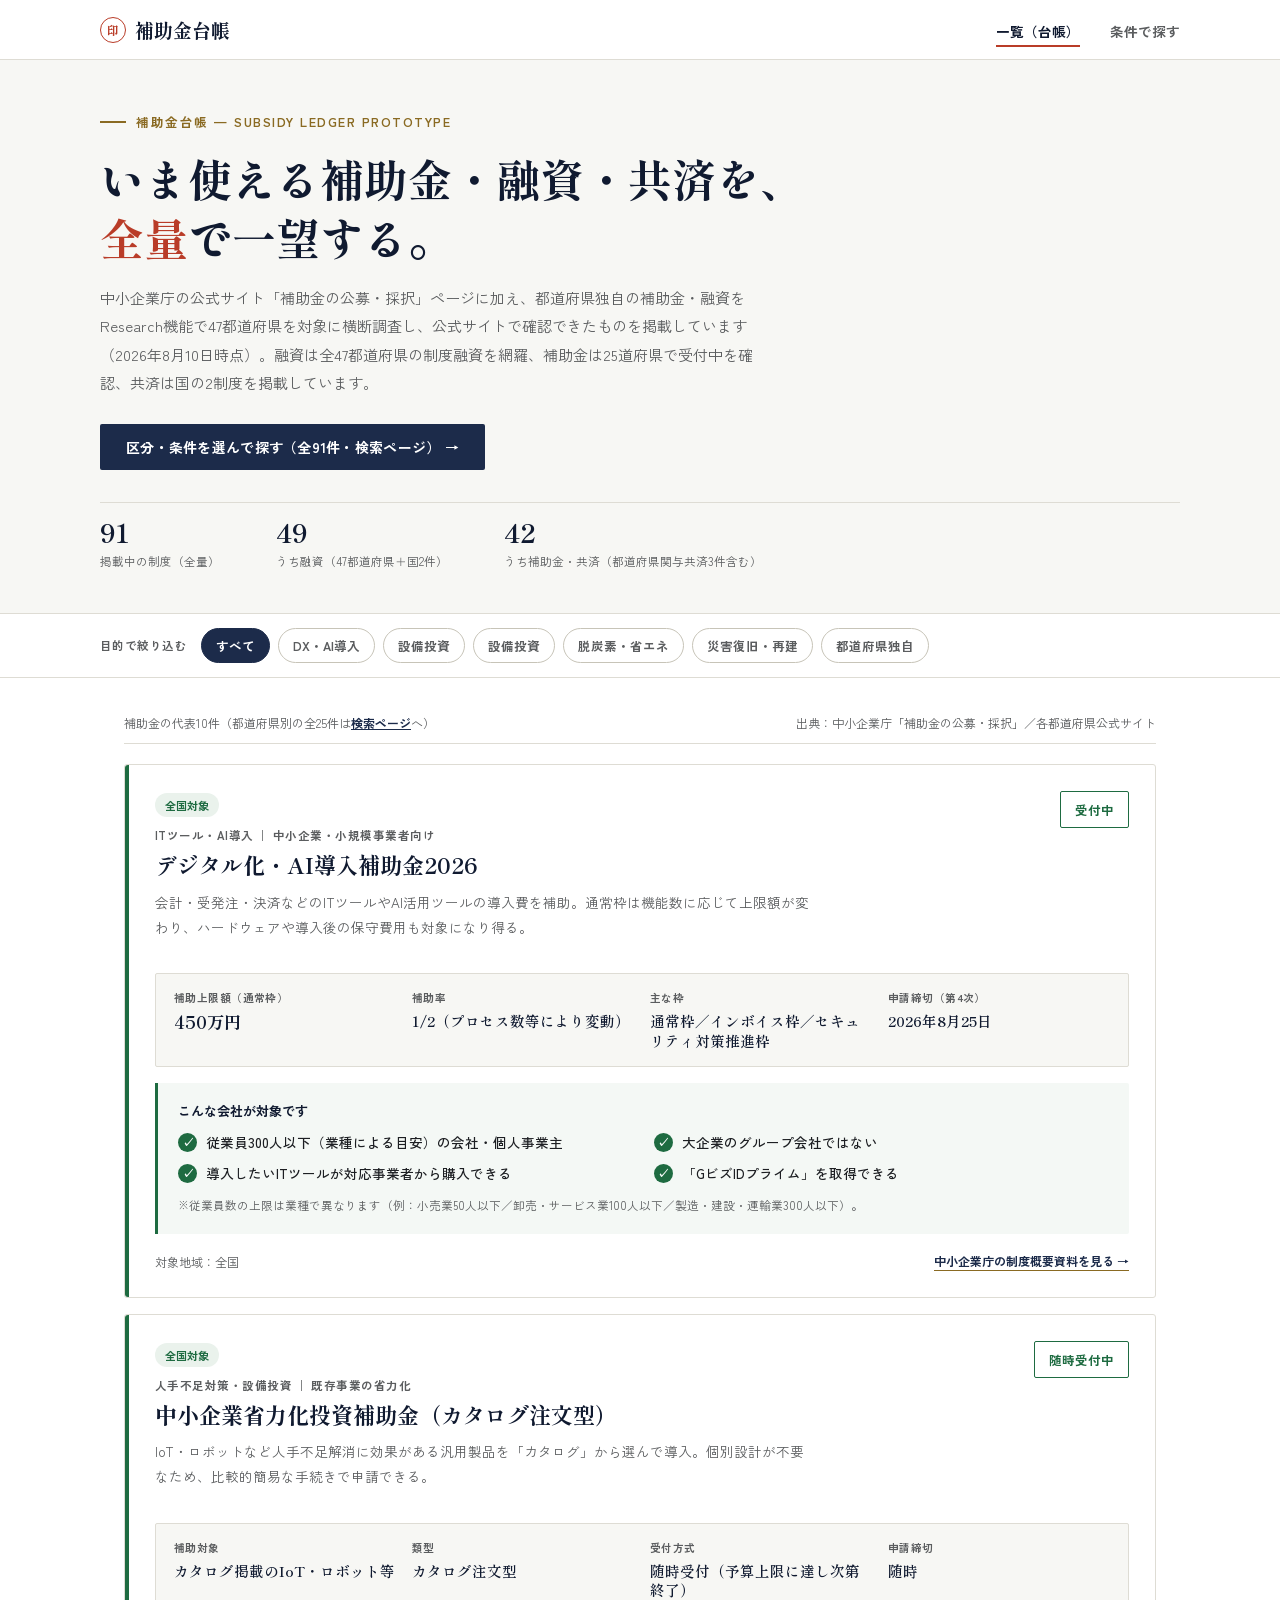
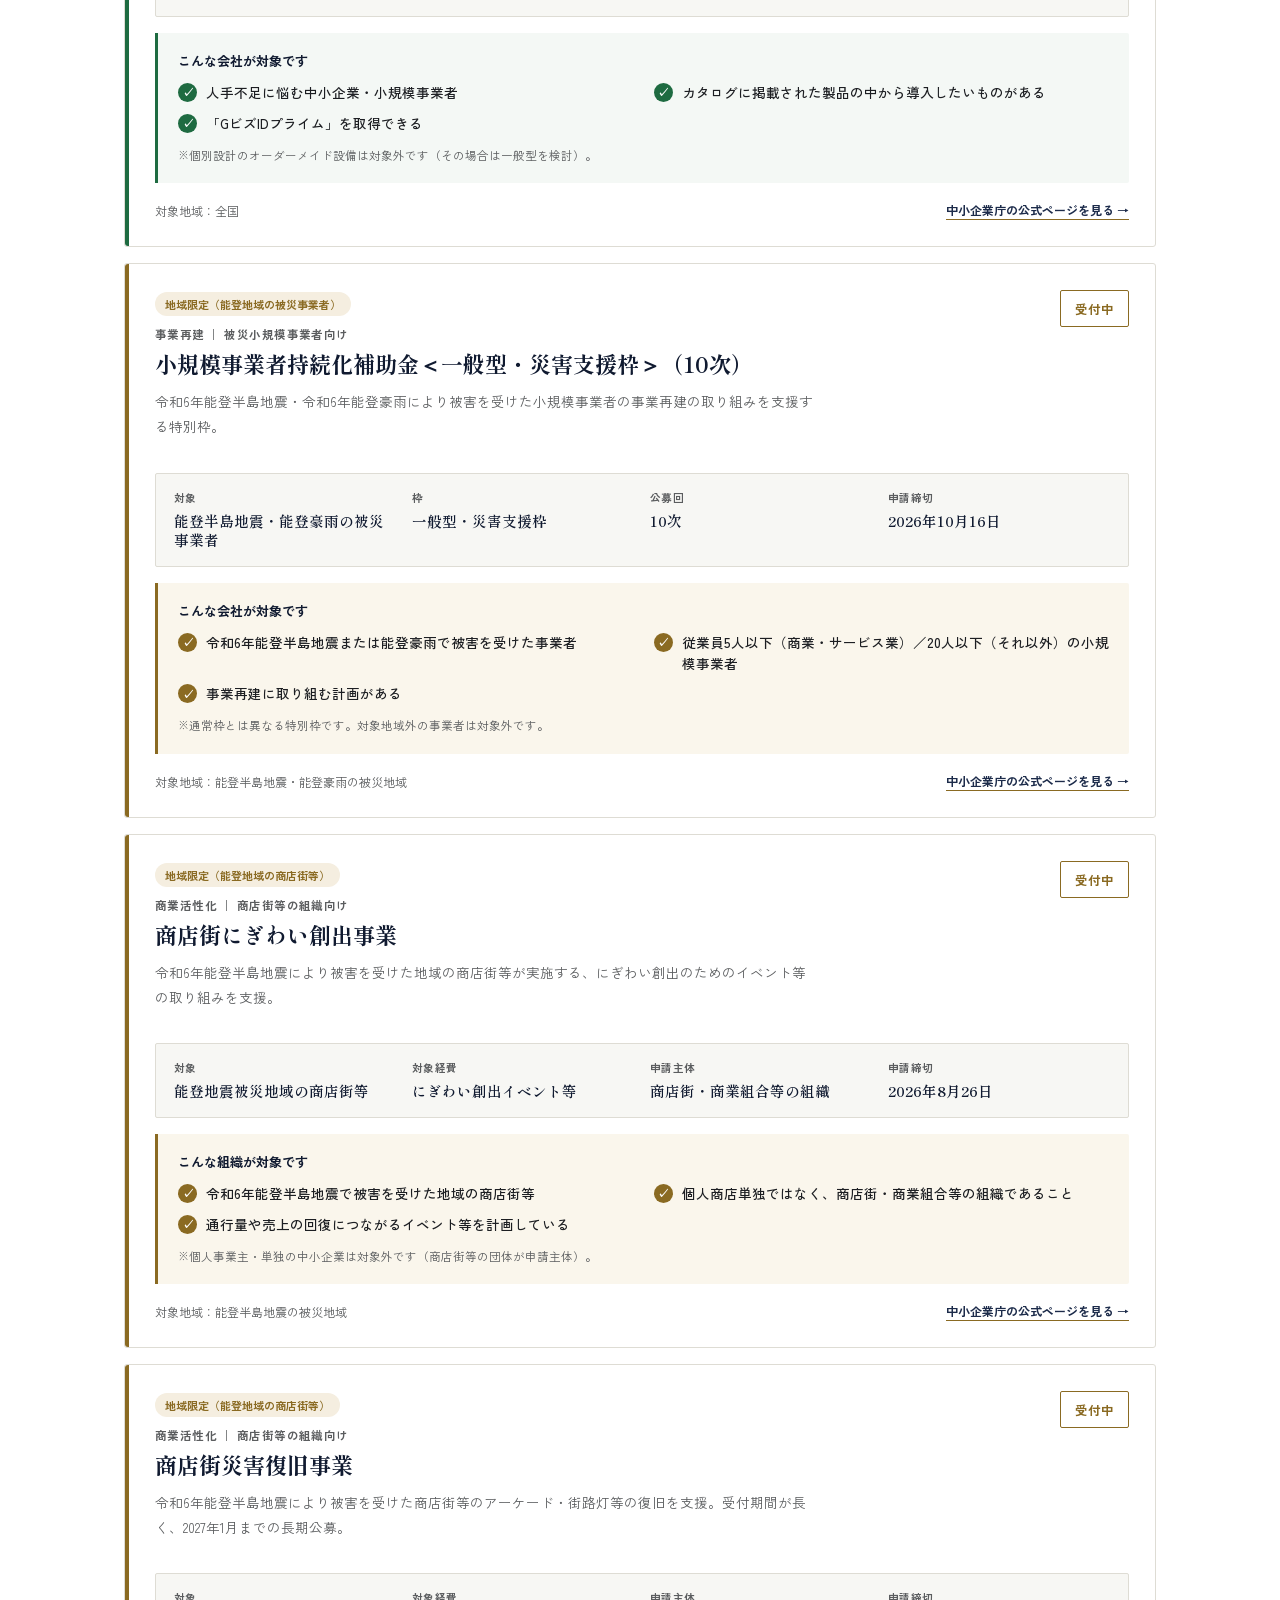
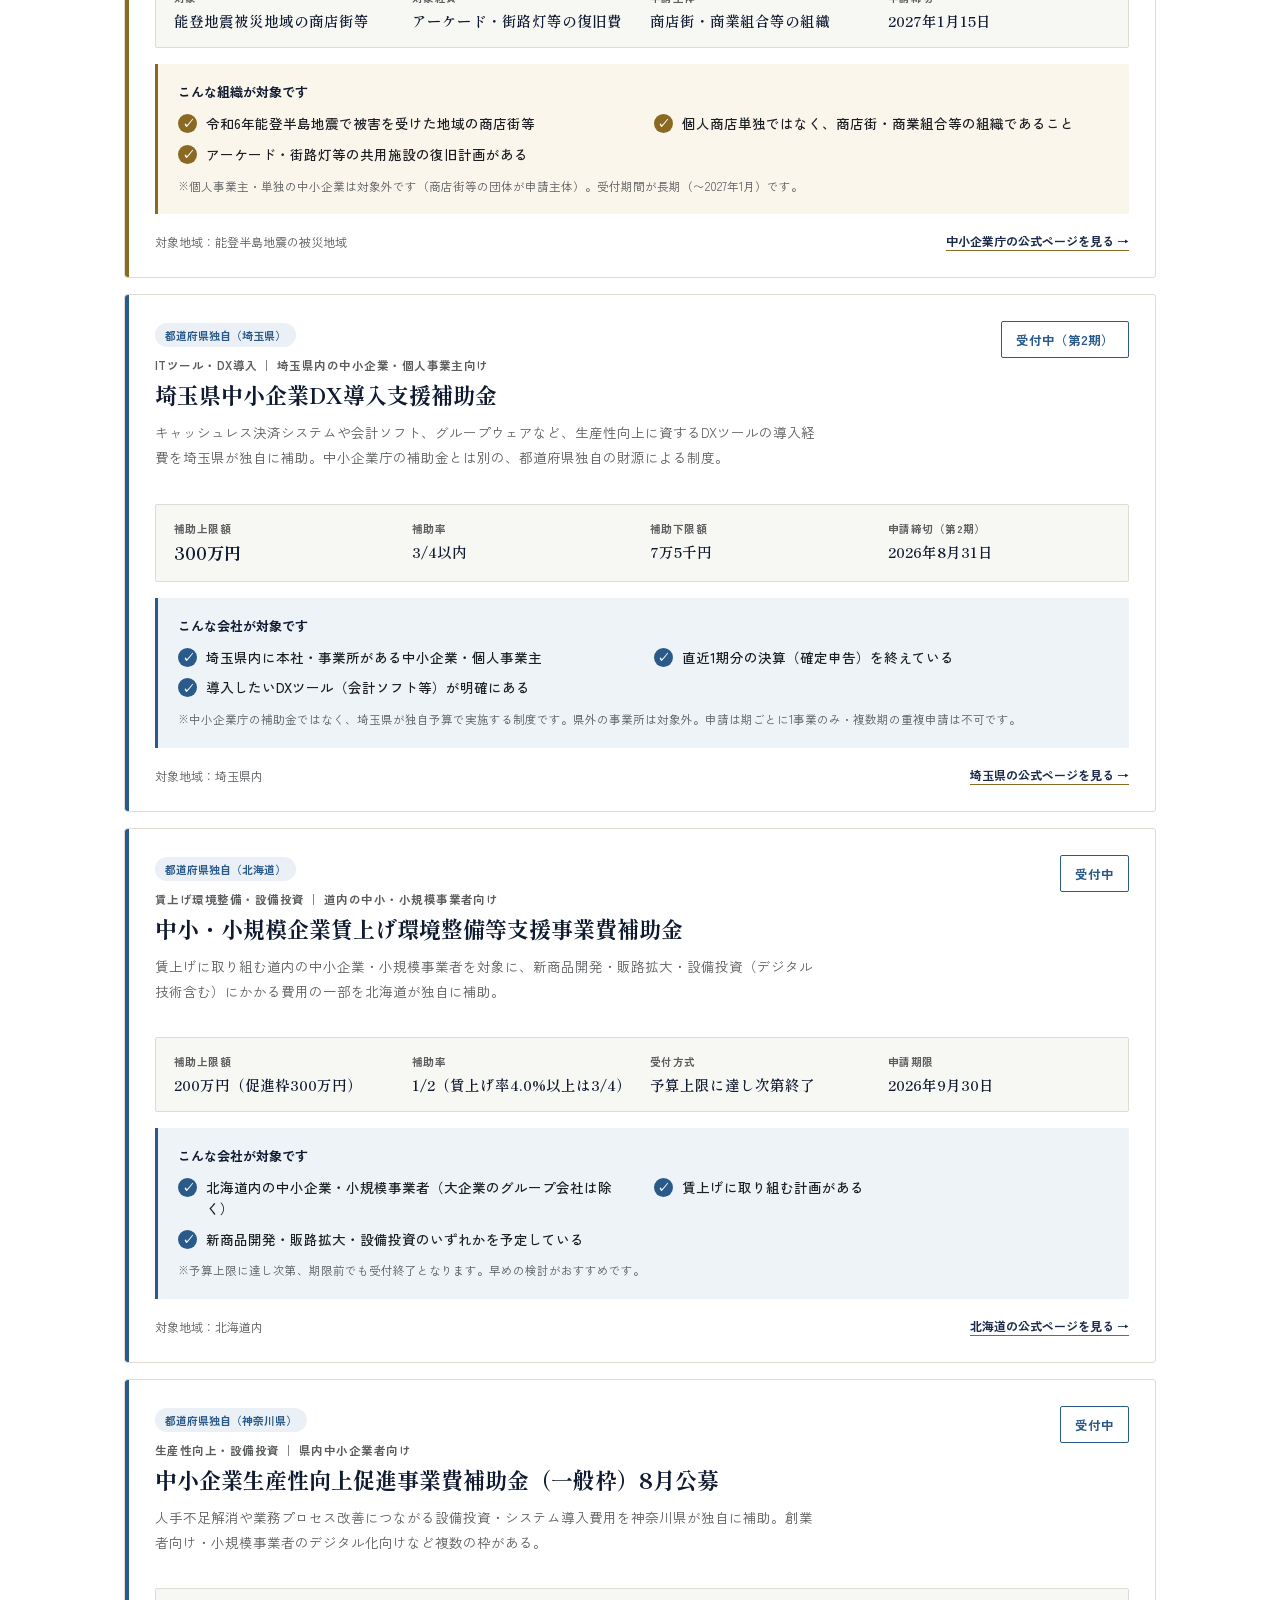
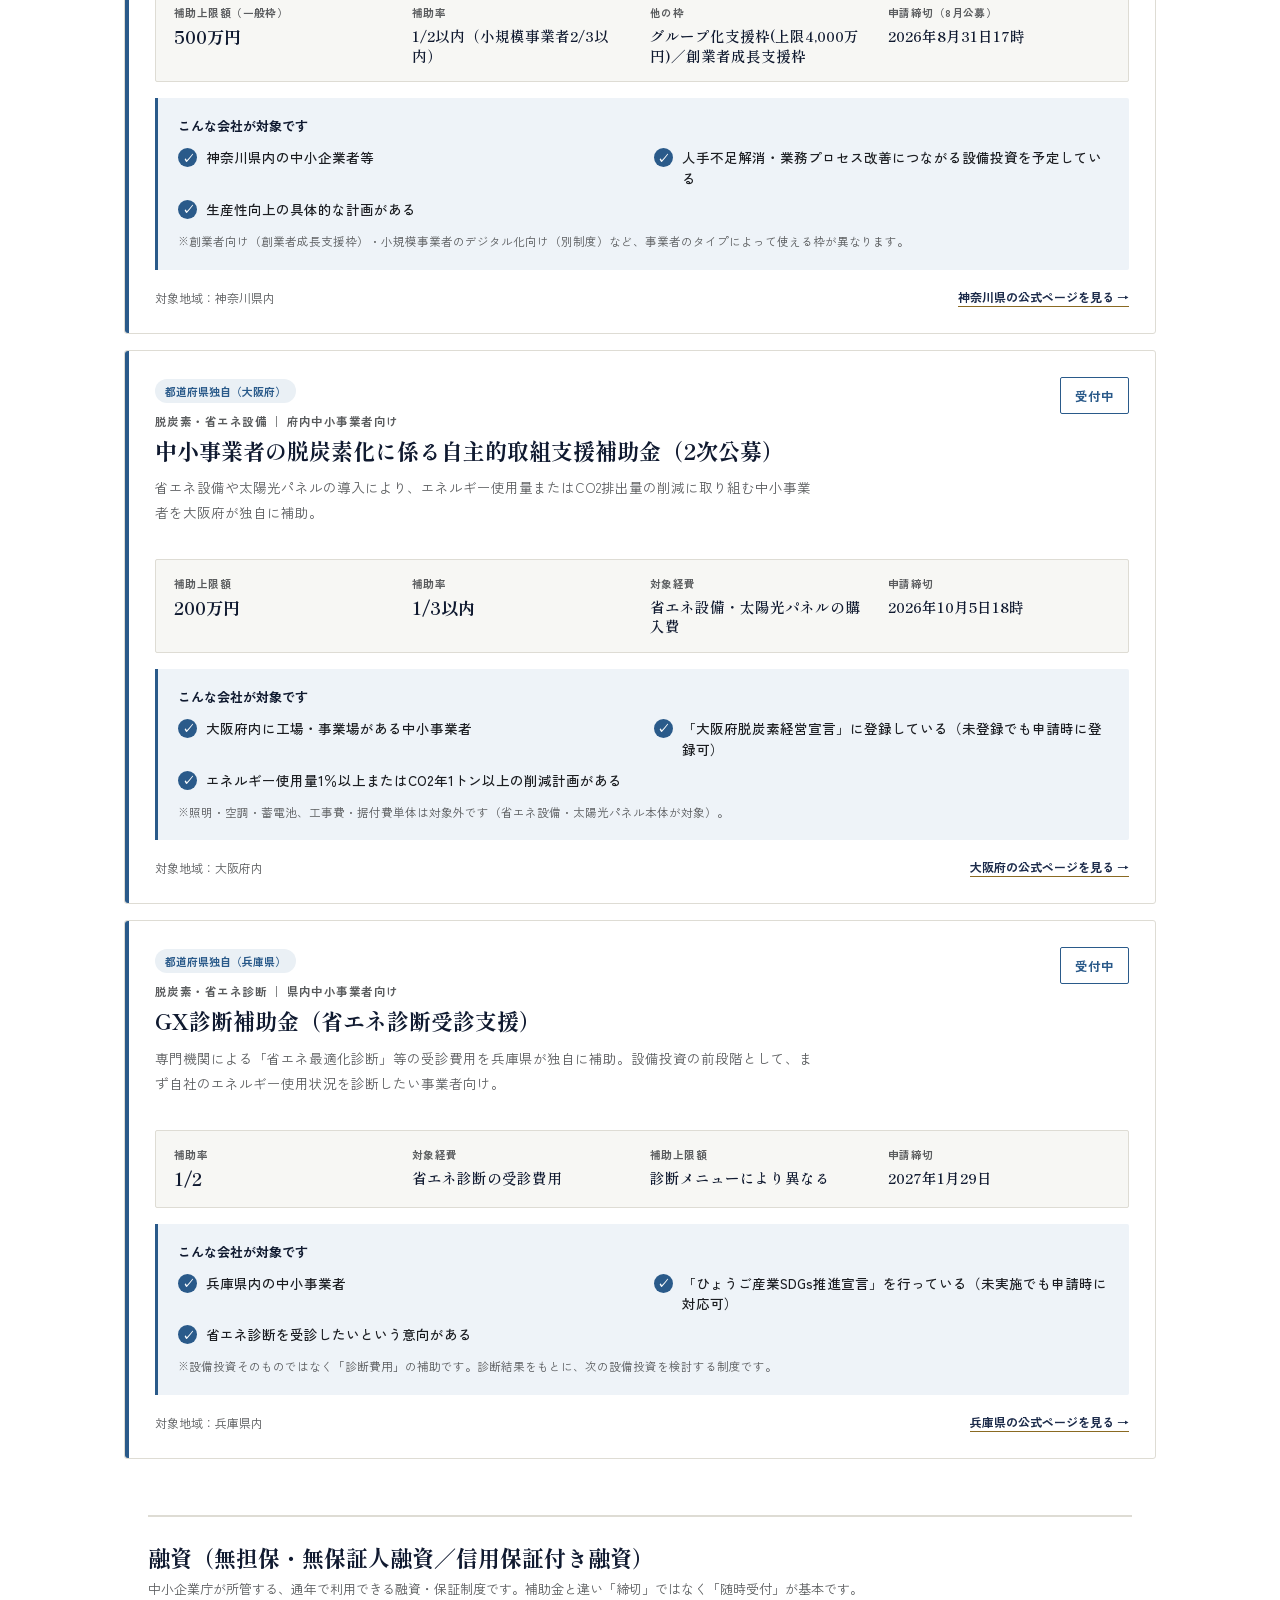
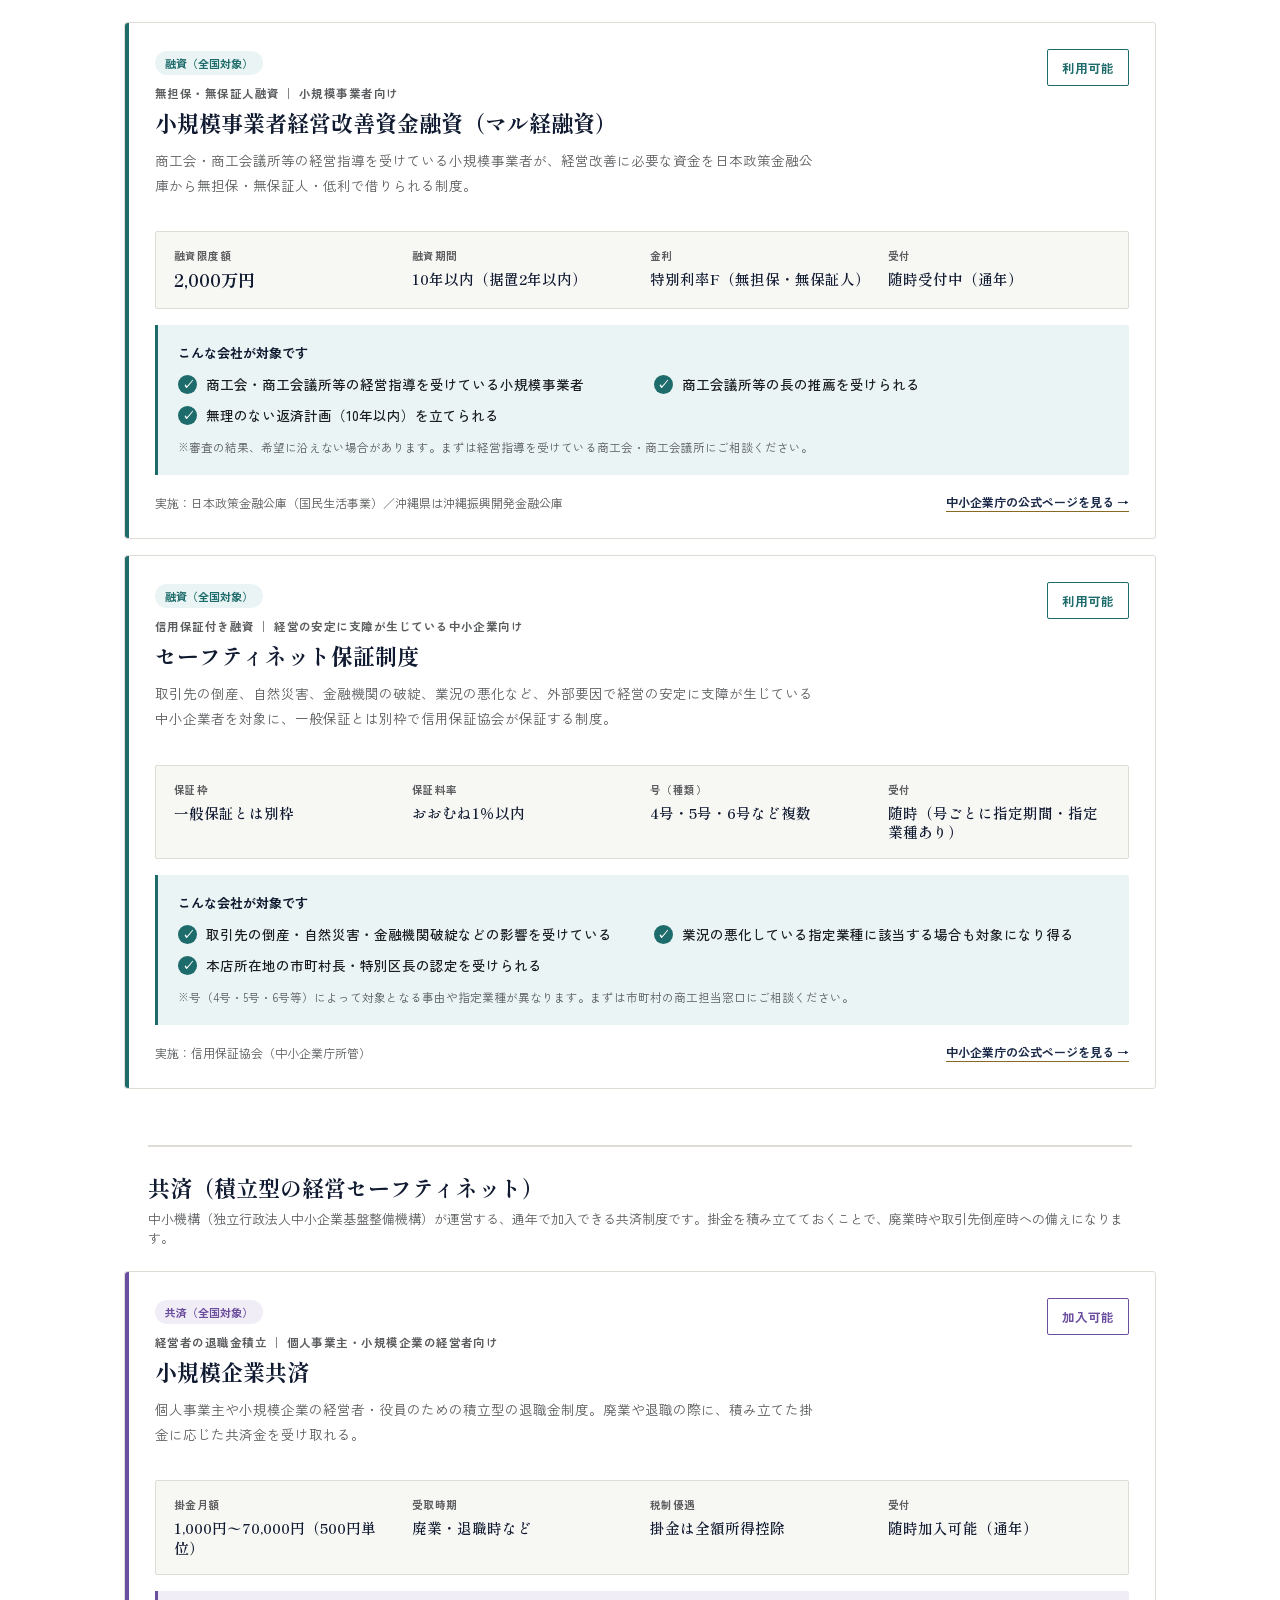
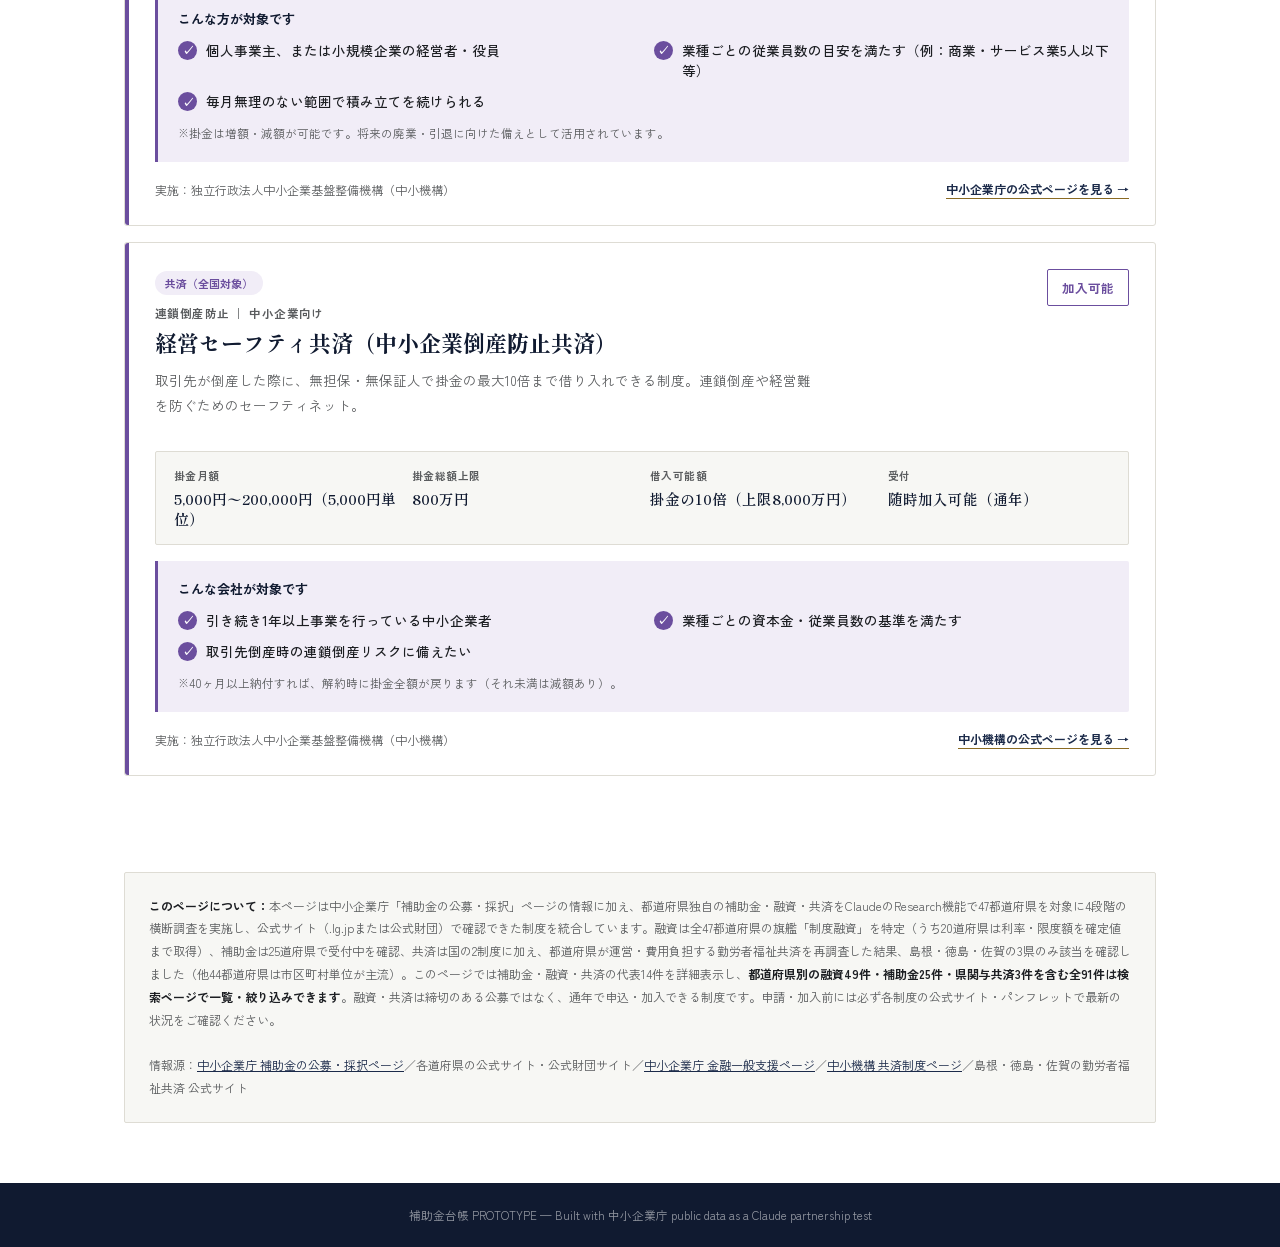
==== commit 1fa10ac9: "トップページの件数表記をdata.jsから自動計算するように変更 これまで「掲載中の制度84」「うち融資49」「うち補助金・共済35」等、 本文中の件数がすべて固定値で書かれており、data.jsの実" ====
--- a/docs/index.html
+++ b/docs/index.html
@@ -149,20 +149,20 @@
   <div class="hero-inner">
     <div class="eyebrow">補助金台帳 — SUBSIDY LEDGER PROTOTYPE</div>
     <h1 class="title">いま使える補助金・融資・共済を、<br><span class="accent">全量</span>で一望する。</h1>
-    <p class="lede">中小企業庁の公式サイト「補助金の公募・採択」ページに加え、都道府県独自の補助金・融資をResearch機能で47都道府県を対象に横断調査し、公式サイトで確認できたものを掲載しています（2026年8月10日時点）。融資は全47都道府県の制度融資を網羅、補助金は25道府県で受付中を確認、共済は国の2制度を掲載しています。</p>
-    <a href="search.html" class="hero-cta">区分・条件を選んで探す（全84件・検索ページ） →</a>
+    <p class="lede">中小企業庁の公式サイト「補助金の公募・採択」ページに加え、都道府県独自の補助金・融資をResearch機能で<span id="stat-47pref-a">47</span>都道府県を対象に横断調査し、公式サイトで確認できたものを掲載しています（2026年8月10日時点）。融資は全<span id="stat-47pref-b">47</span>都道府県の制度融資を網羅、補助金は<span id="stat-subsidy-pref-a">25</span>道府県で受付中を確認、共済は国の<span id="stat-kyosai-national-a">2</span>制度を掲載しています。</p>
+    <a href="search.html" class="hero-cta">区分・条件を選んで探す（全<span id="stat-total-a">84</span>件・検索ページ） →</a>
     <div class="hero-meta">
       <div class="hero-meta-item">
-        <div class="hero-meta-num">84</div>
+        <div class="hero-meta-num" id="stat-total">84</div>
         <div class="hero-meta-label">掲載中の制度（全量）</div>
       </div>
       <div class="hero-meta-item">
-        <div class="hero-meta-num">49</div>
-        <div class="hero-meta-label">うち融資（47都道府県＋国2件）</div>
+        <div class="hero-meta-num" id="stat-loan">49</div>
+        <div class="hero-meta-label">うち融資（<span id="stat-47pref-c">47</span>都道府県＋国<span id="stat-loan-national-a">2</span>件）</div>
       </div>
       <div class="hero-meta-item">
-        <div class="hero-meta-num">35</div>
-        <div class="hero-meta-label">うち補助金・共済（都道府県関与共済3件含む）</div>
+        <div class="hero-meta-num" id="stat-subsidy-kyosai">35</div>
+        <div class="hero-meta-label">うち補助金・共済（都道府県関与共済<span id="stat-kyosai-pref-a">3</span>件含む）</div>
       </div>
     </div>
   </div>
@@ -183,7 +183,7 @@
 
 <main class="ledger">
   <div class="ledger-caption">
-    <span>補助金の代表10件（都道府県別の全25件は<a href="search.html" style="color:var(--navy); font-weight:700;">検索ページ</a>へ）</span>
+    <span>補助金の代表<span id="stat-example-cards-a">10</span>件（都道府県別の全<span id="stat-subsidy-pref-b">25</span>件は<a href="search.html" style="color:var(--navy); font-weight:700;">検索ページ</a>へ）</span>
     <span>出典：中小企業庁「補助金の公募・採択」／各都道府県公式サイト</span>
   </div>
 
@@ -647,13 +647,14 @@
 
 <div class="disclaimer">
   <div class="disclaimer-box">
-    <strong>このページについて：</strong>本ページは中小企業庁「補助金の公募・採択」ページの情報に加え、都道府県独自の補助金・融資・共済をClaudeのResearch機能で47都道府県を対象に4段階の横断調査を実施し、公式サイト（.lg.jpまたは公式財団）で確認できた制度を統合しています。融資は全47都道府県の旗艦「制度融資」を特定（うち15道府県は利率・限度額を確定値まで取得）、補助金は25道府県で受付中を確認、共済は国の2制度に加え、都道府県が運営・費用負担する勤労者福祉共済を再調査した結果、島根・徳島・佐賀の3県のみ該当を確認しました（他44都道府県は市区町村単位が主流）。このページでは補助金・融資・共済の代表14件を詳細表示し、<strong>都道府県別の融資49件・補助金25件・県関与共済3件を含む全84件は検索ページで一覧・絞り込みできます</strong>。融資・共済は締切のある公募ではなく、通年で申込・加入できる制度です。申請・加入前には必ず各制度の公式サイト・パンフレットで最新の状況をご確認ください。<br><br>
+    <strong>このページについて：</strong>本ページは中小企業庁「補助金の公募・採択」ページの情報に加え、都道府県独自の補助金・融資・共済をClaudeのResearch機能で<span id="stat-47pref-d">47</span>都道府県を対象に4段階の横断調査を実施し、公式サイト（.lg.jpまたは公式財団）で確認できた制度を統合しています。融資は全<span id="stat-47pref-e">47</span>都道府県の旗艦「制度融資」を特定（うち<span id="stat-loan-confirmed">15</span>道府県は利率・限度額を確定値まで取得）、補助金は<span id="stat-subsidy-pref-c">25</span>道府県で受付中を確認、共済は国の<span id="stat-kyosai-national-b">2</span>制度に加え、都道府県が運営・費用負担する勤労者福祉共済を再調査した結果、<span id="stat-kyosai-pref-names">島根・徳島・佐賀</span>の<span id="stat-kyosai-pref-b">3</span>県のみ該当を確認しました（他<span id="stat-non-kyosai-pref">44</span>都道府県は市区町村単位が主流）。このページでは補助金・融資・共済の代表<span id="stat-example-cards-b">14</span>件を詳細表示し、<strong>都道府県別の融資<span id="stat-loan-total">49</span>件・補助金<span id="stat-subsidy-pref-d">25</span>件・県関与共済<span id="stat-kyosai-pref-c">3</span>件を含む全<span id="stat-total-b">84</span>件は検索ページで一覧・絞り込みできます</strong>。融資・共済は締切のある公募ではなく、通年で申込・加入できる制度です。申請・加入前には必ず各制度の公式サイト・パンフレットで最新の状況をご確認ください。<br><br>
     情報源：<a href="https://www.chusho.meti.go.jp/koukai/hojyokin/index.html" target="_blank" rel="noopener">中小企業庁 補助金の公募・採択ページ</a>／各道府県の公式サイト・公式財団サイト／<a href="https://www.chusho.meti.go.jp/kinyu/index.html" target="_blank" rel="noopener">中小企業庁 金融一般支援ページ</a>／<a href="https://www.smrj.go.jp/kyosai/" target="_blank" rel="noopener">中小機構 共済制度ページ</a>／島根・徳島・佐賀の勤労者福祉共済 公式サイト
   </div>
 </div>
 
 <footer>補助金台帳 PROTOTYPE — Built with 中小企業庁 public data as a Claude partnership test</footer>
 
+<script src="data.js"></script>
 <script>
   const chips = document.querySelectorAll('.chip');
   const cards = document.querySelectorAll('.card');
@@ -669,6 +670,85 @@
       });
     });
   });
+
+  // ページ本文中の件数表記は、すべて data.js (DATA) の実際の件数から
+  // 計算する。DATA側の内容が変わっても、この一覧の数字が古いまま
+  // 取り残されることがないようにするため。
+  (function updateStats() {
+    if (typeof DATA === 'undefined' || !Array.isArray(DATA)) return;
+
+    const isPlaceholder = (label) => (label || '').includes('要確認');
+    const prefNameOf = (scopeLabel) => {
+      const m = /（(.+?)）/.exec(scopeLabel || '');
+      return m ? m[1] : null;
+    };
+
+    const total = DATA.length;
+    const loanEntries = DATA.filter(d => d.category === '融資');
+    const subsidyEntries = DATA.filter(d => d.category === '補助金');
+    const kyosaiEntries = DATA.filter(d => d.category === '共済');
+
+    const loanPrefCodes = new Set(loanEntries.filter(d => d.pref !== 'all').map(d => d.pref));
+    const loanNationalCount = loanEntries.filter(d => d.pref === 'all').length;
+    const loanConfirmedCount = loanEntries.filter(d =>
+      d.pref !== 'all' && !isPlaceholder(d.amountLabel) && !isPlaceholder(d.rateLabel)
+    ).length;
+
+    const subsidyPrefEntries = subsidyEntries.filter(d => d.scope === 'prefecture');
+    const subsidyPrefCount = new Set(subsidyPrefEntries.map(d => d.pref)).size;
+
+    const kyosaiNationalCount = kyosaiEntries.filter(d => d.pref === 'all').length;
+    const kyosaiPrefEntries = kyosaiEntries.filter(d => d.pref !== 'all');
+    // 「〜の3県」のように後ろに助数詞を続ける文脈で使うため、都道府県名の
+    // 末尾（都/道/府/県）は落として結合する（例:「島根・徳島・佐賀」）。
+    const kyosaiPrefNames = [...new Set(
+      kyosaiPrefEntries.map(d => {
+        const name = prefNameOf(d.scopeLabel);
+        return name ? name.replace(/[都道府県]$/, '') : null;
+      }).filter(Boolean)
+    )];
+
+    const exampleCardCount = document.querySelectorAll('main.ledger .card').length;
+    const exampleSubsidyCardCount = document.querySelectorAll(
+      'main.ledger .card[data-scope="nationwide"], main.ledger .card[data-scope="regional"], main.ledger .card[data-scope="prefecture"]'
+    ).length;
+
+    const values = {
+      'stat-total': total,
+      'stat-total-a': total,
+      'stat-total-b': total,
+      'stat-loan': loanEntries.length,
+      'stat-loan-total': loanEntries.length,
+      'stat-subsidy-kyosai': subsidyEntries.length + kyosaiEntries.length,
+      'stat-47pref-a': loanPrefCodes.size,
+      'stat-47pref-b': loanPrefCodes.size,
+      'stat-47pref-c': loanPrefCodes.size,
+      'stat-47pref-d': loanPrefCodes.size,
+      'stat-47pref-e': loanPrefCodes.size,
+      'stat-loan-national-a': loanNationalCount,
+      'stat-loan-confirmed': loanConfirmedCount,
+      'stat-subsidy-pref-a': subsidyPrefCount,
+      'stat-subsidy-pref-b': subsidyPrefCount,
+      'stat-subsidy-pref-c': subsidyPrefCount,
+      'stat-subsidy-pref-d': subsidyPrefEntries.length,
+      'stat-kyosai-national-a': kyosaiNationalCount,
+      'stat-kyosai-national-b': kyosaiNationalCount,
+      'stat-kyosai-pref-a': kyosaiPrefEntries.length,
+      'stat-kyosai-pref-b': kyosaiPrefEntries.length,
+      'stat-kyosai-pref-c': kyosaiPrefEntries.length,
+      'stat-non-kyosai-pref': loanPrefCodes.size - kyosaiPrefEntries.length,
+      'stat-example-cards-a': exampleSubsidyCardCount,
+      'stat-example-cards-b': exampleCardCount,
+    };
+
+    Object.entries(values).forEach(([id, value]) => {
+      const el = document.getElementById(id);
+      if (el) el.textContent = value;
+    });
+
+    const namesEl = document.getElementById('stat-kyosai-pref-names');
+    if (namesEl && kyosaiPrefNames.length) namesEl.textContent = kyosaiPrefNames.join('・');
+  })();
 </script>
 
 </body>
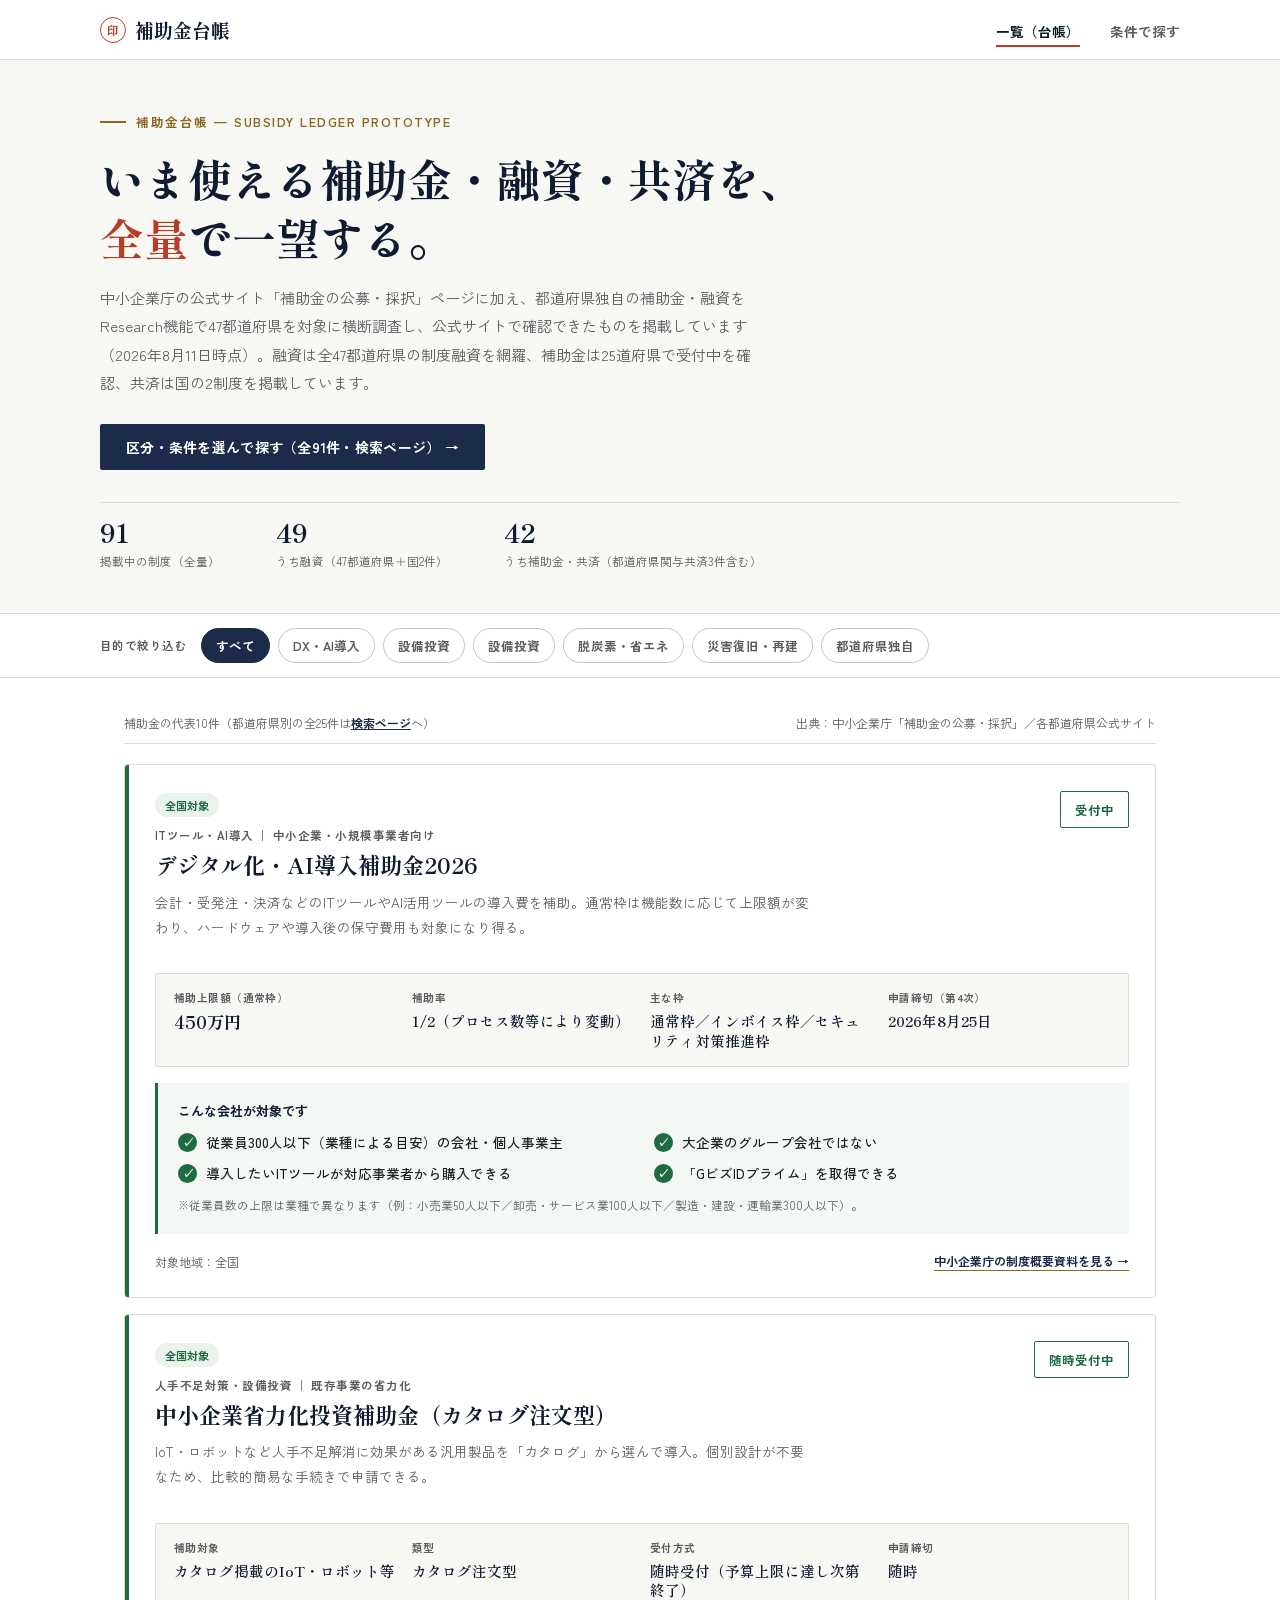
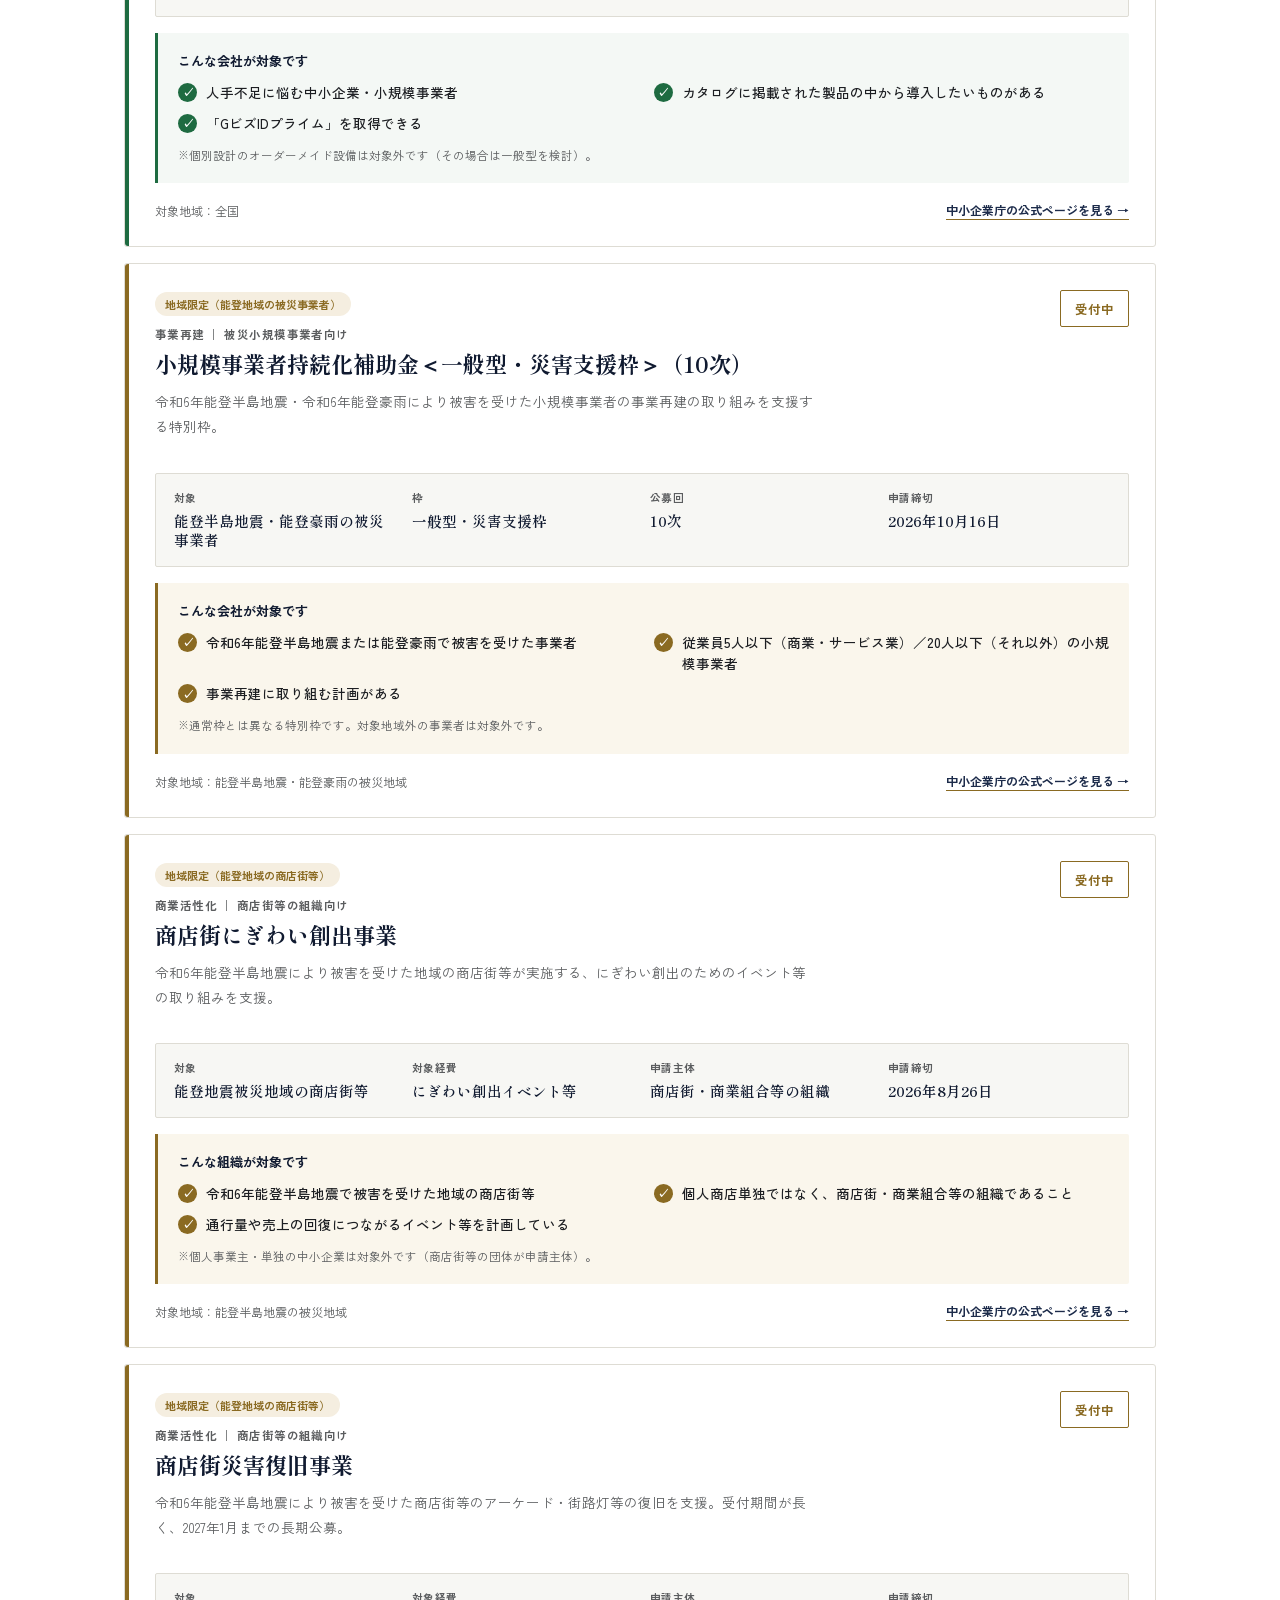
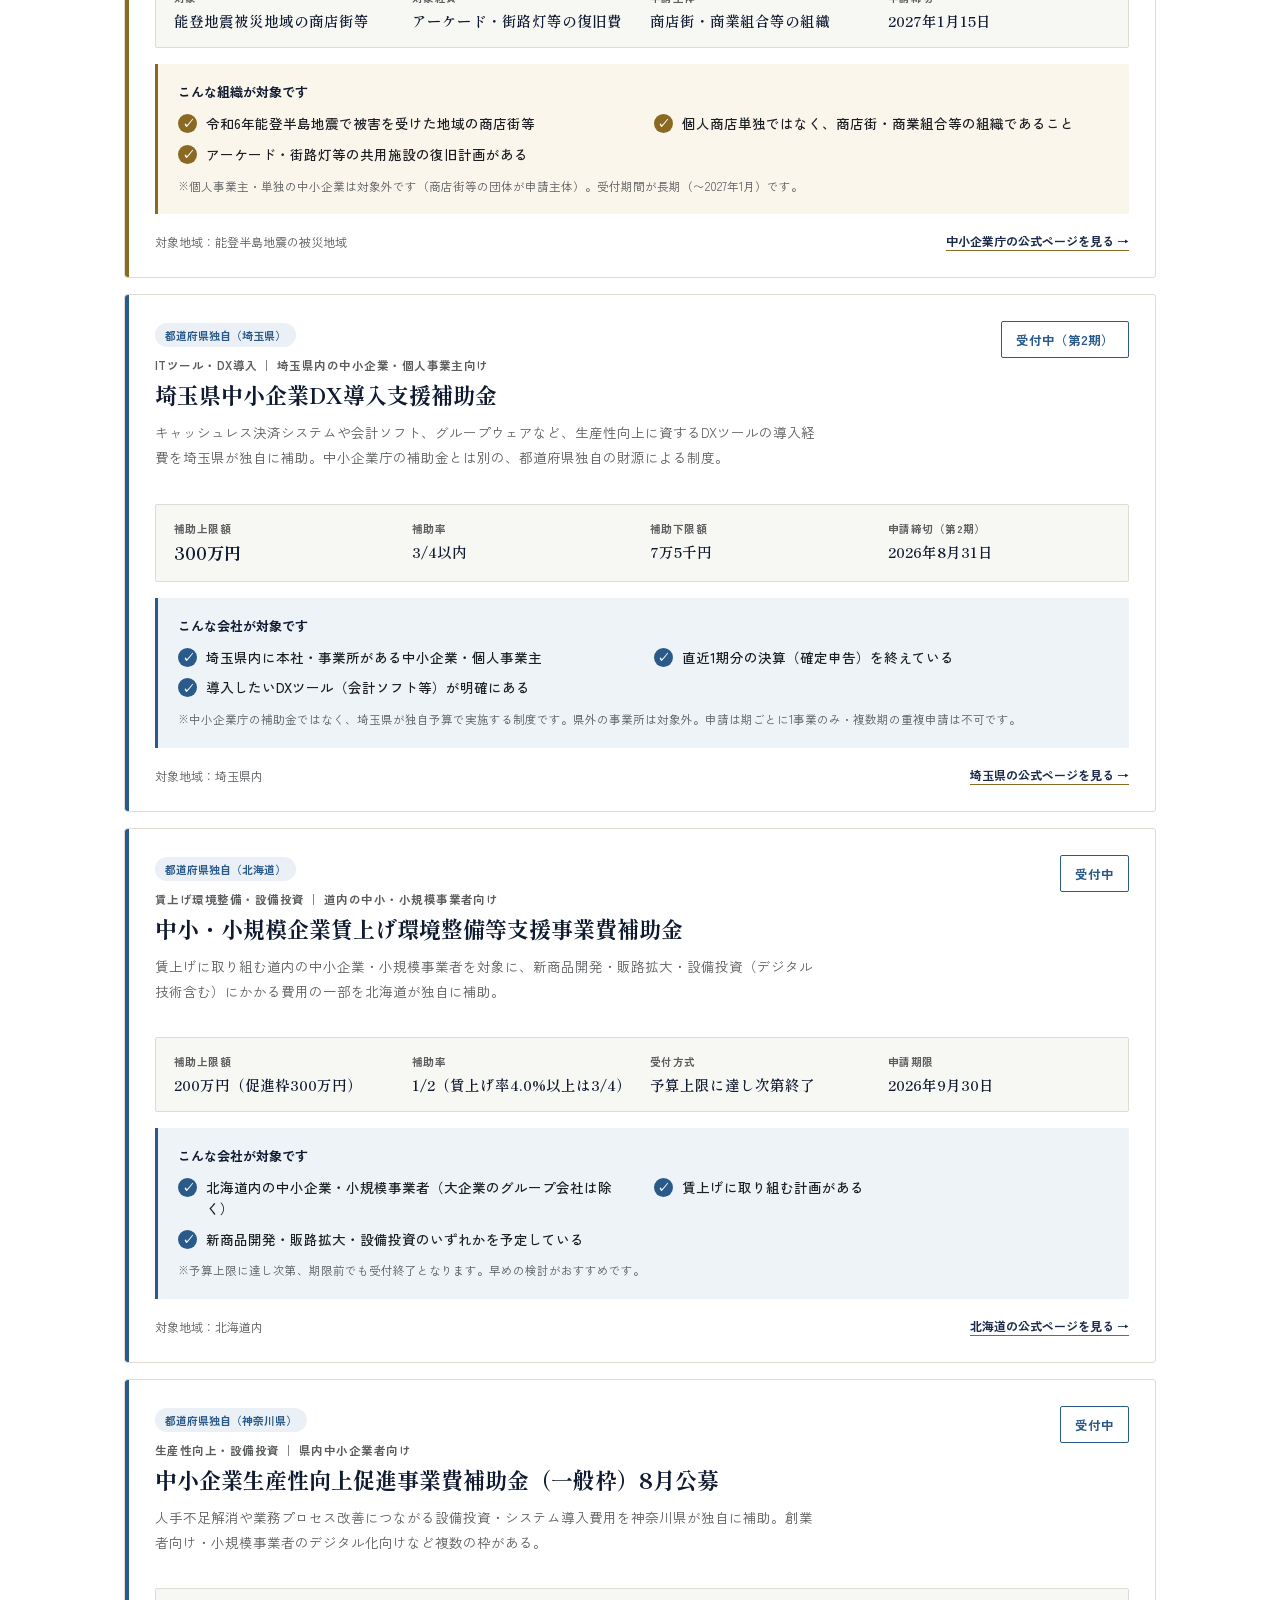
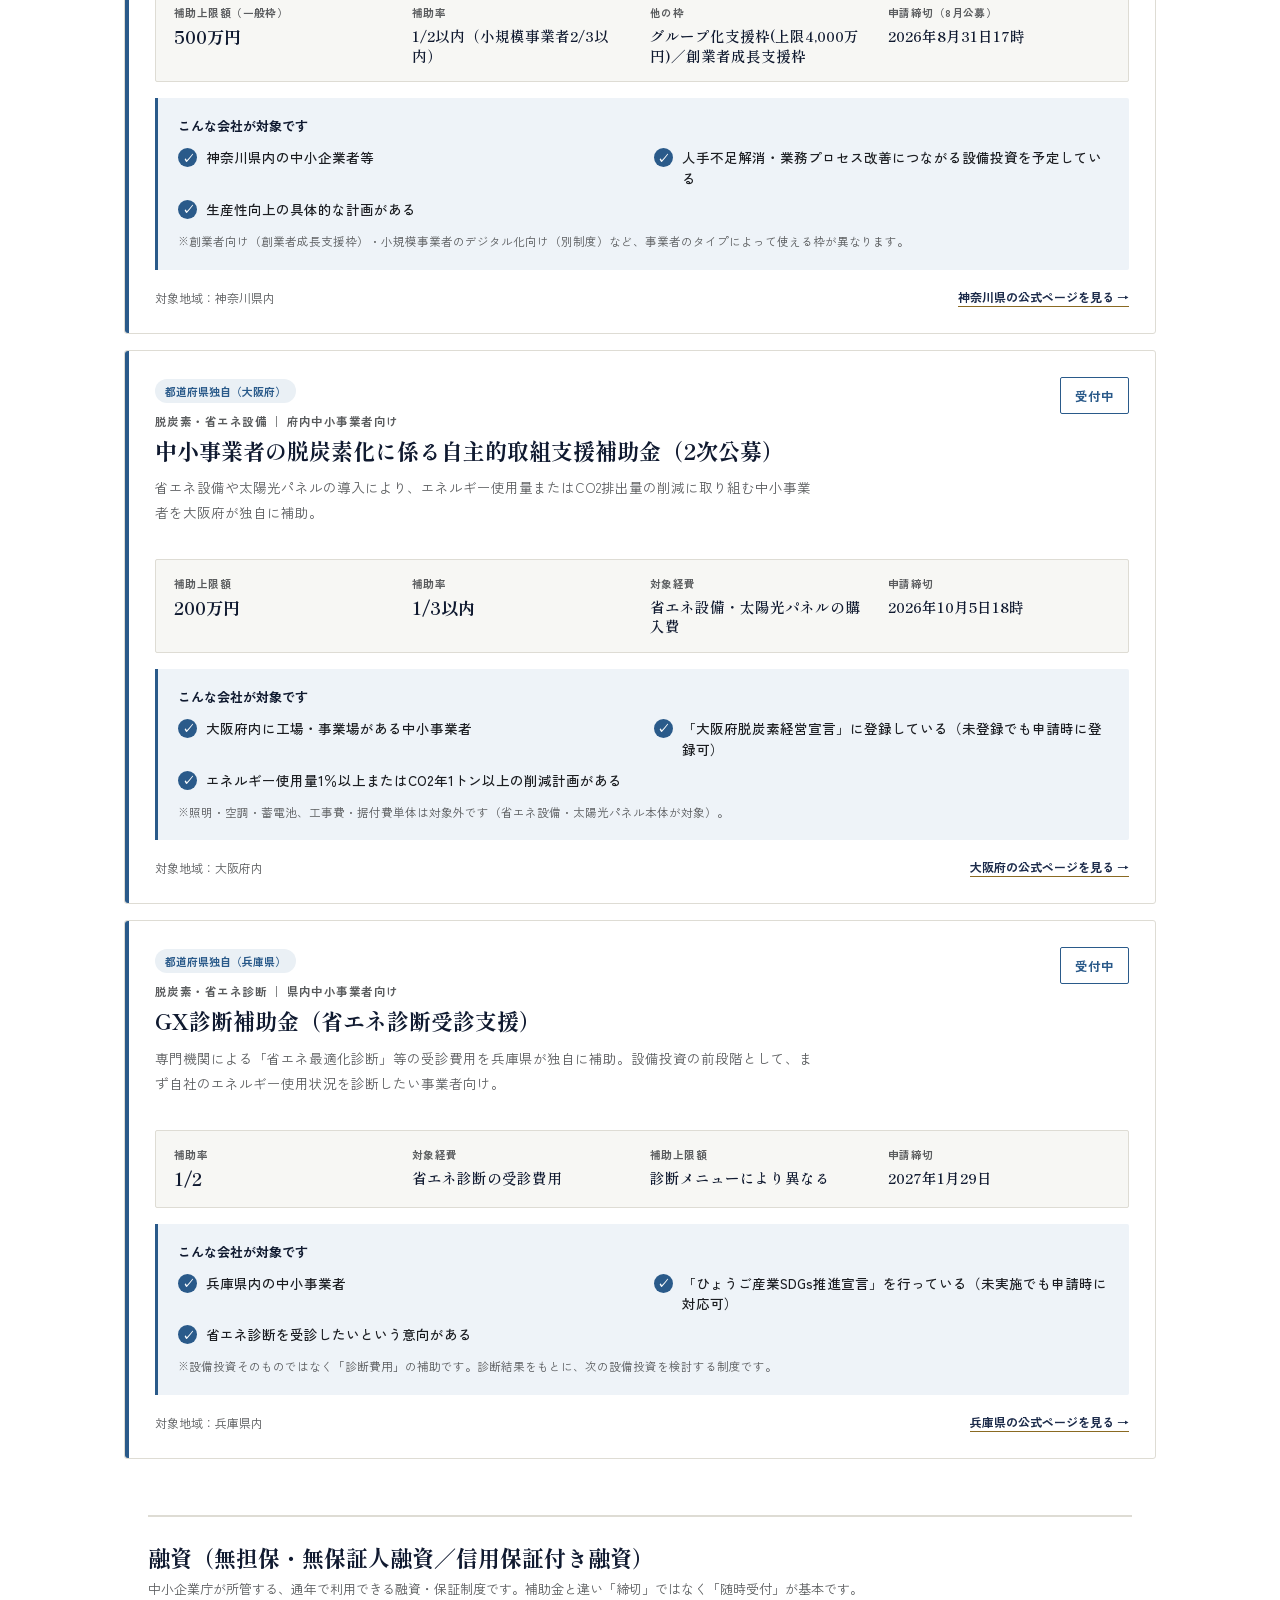
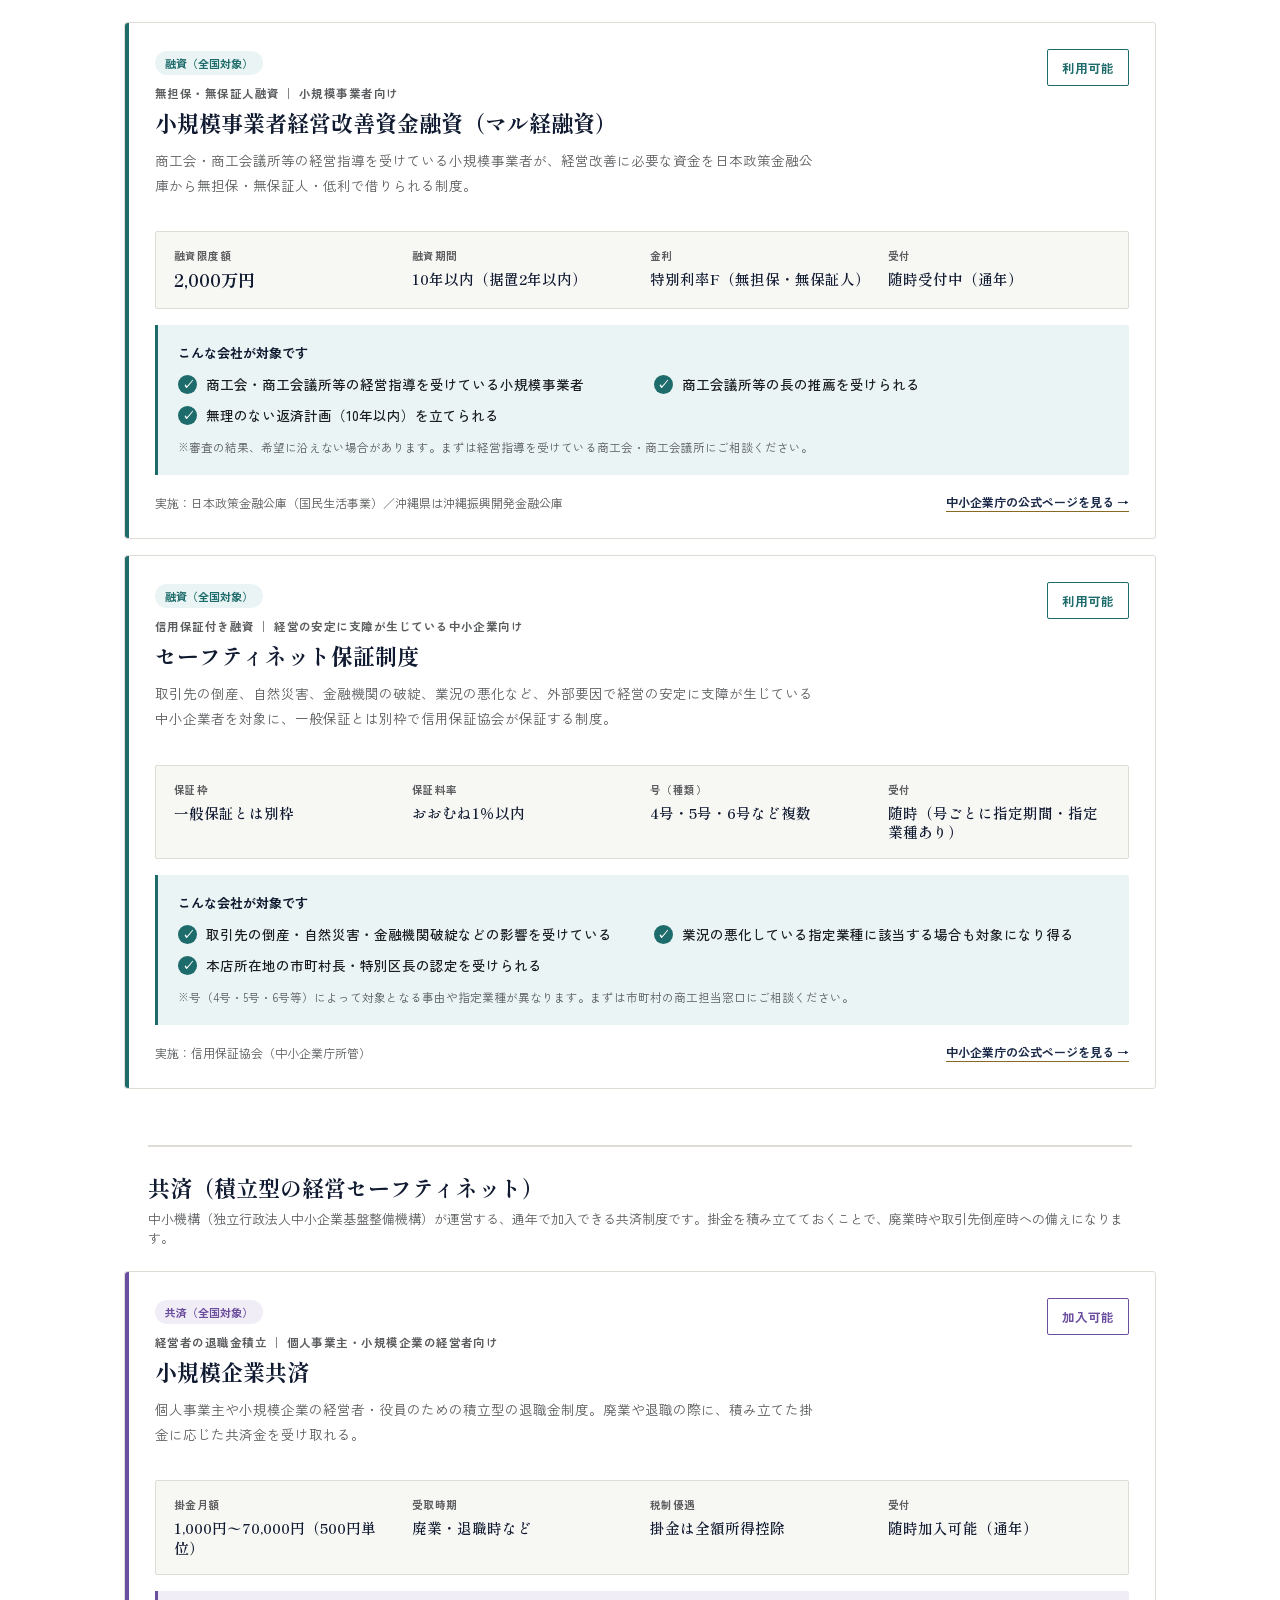
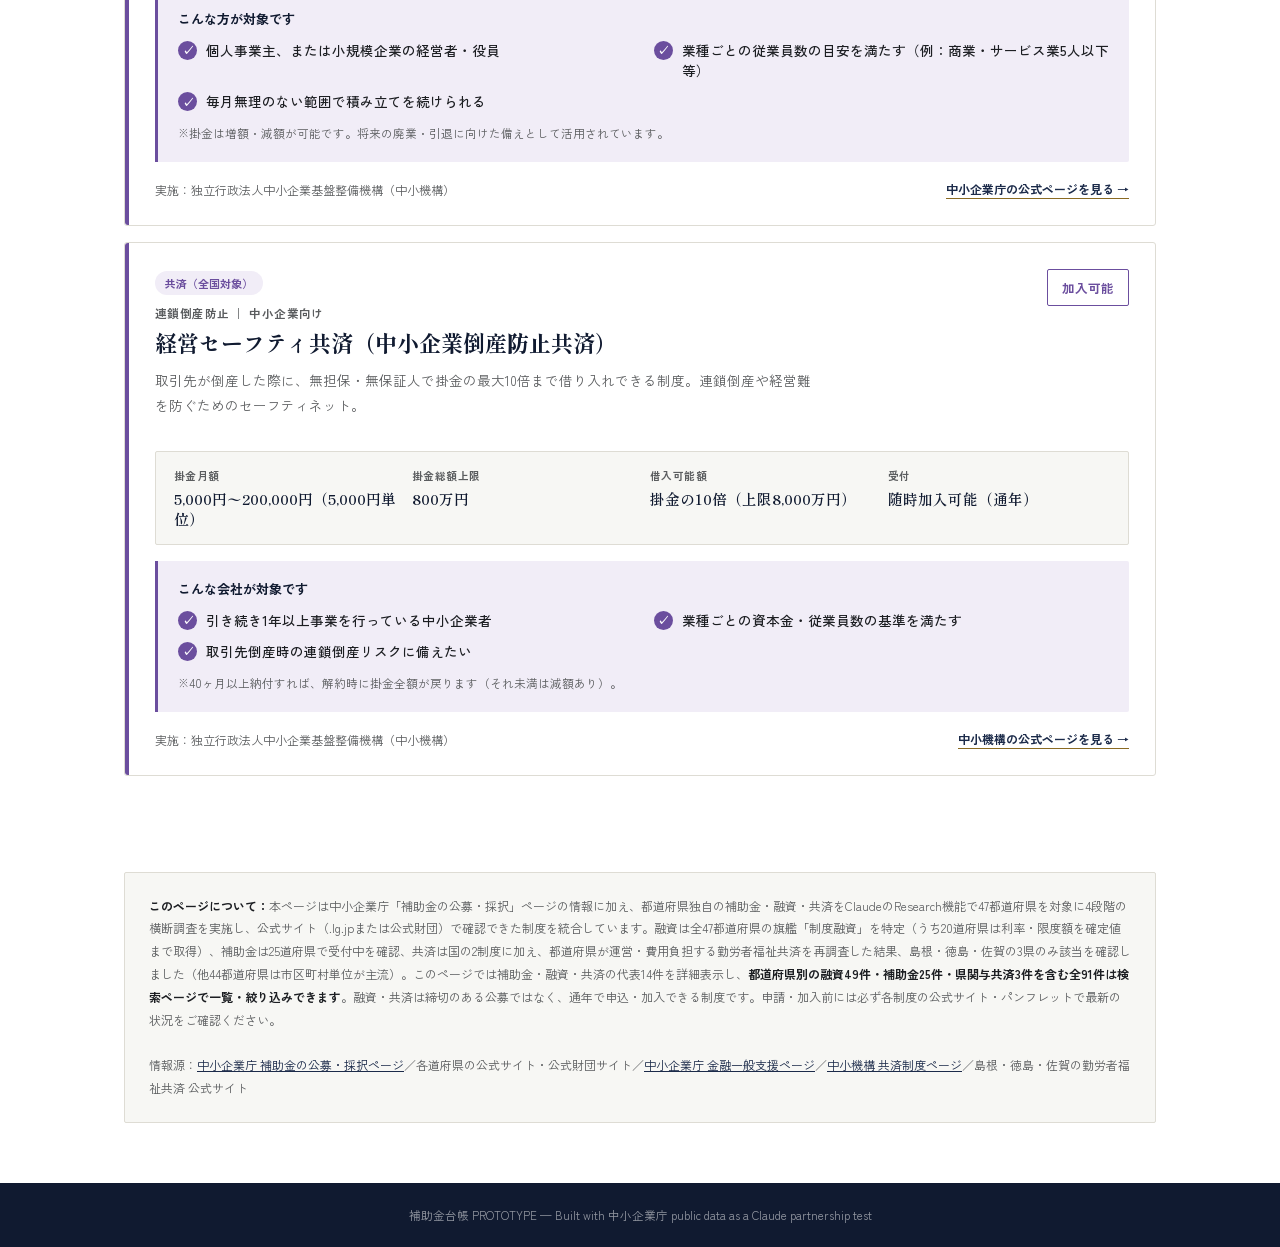
==== commit 797c36db: "データ確認日・残りの固定件数表記もdata.jsから自動計算するように変更 「2026年8月10日時点」という日付が直っていないとのフィードバックを受け、 data.js側の sourceChecke" ====
--- a/docs/index.html
+++ b/docs/index.html
@@ -149,7 +149,7 @@
   <div class="hero-inner">
     <div class="eyebrow">補助金台帳 — SUBSIDY LEDGER PROTOTYPE</div>
     <h1 class="title">いま使える補助金・融資・共済を、<br><span class="accent">全量</span>で一望する。</h1>
-    <p class="lede">中小企業庁の公式サイト「補助金の公募・採択」ページに加え、都道府県独自の補助金・融資をResearch機能で<span id="stat-47pref-a">47</span>都道府県を対象に横断調査し、公式サイトで確認できたものを掲載しています（2026年8月10日時点）。融資は全<span id="stat-47pref-b">47</span>都道府県の制度融資を網羅、補助金は<span id="stat-subsidy-pref-a">25</span>道府県で受付中を確認、共済は国の<span id="stat-kyosai-national-a">2</span>制度を掲載しています。</p>
+    <p class="lede">中小企業庁の公式サイト「補助金の公募・採択」ページに加え、都道府県独自の補助金・融資をResearch機能で<span id="stat-47pref-a">47</span>都道府県を対象に横断調査し、公式サイトで確認できたものを掲載しています（<span id="stat-asof-a">2026年8月10日</span>時点）。融資は全<span id="stat-47pref-b">47</span>都道府県の制度融資を網羅、補助金は<span id="stat-subsidy-pref-a">25</span>道府県で受付中を確認、共済は国の<span id="stat-kyosai-national-a">2</span>制度を掲載しています。</p>
     <a href="search.html" class="hero-cta">区分・条件を選んで探す（全<span id="stat-total-a">84</span>件・検索ページ） →</a>
     <div class="hero-meta">
       <div class="hero-meta-item">
@@ -712,6 +712,19 @@
     const exampleSubsidyCardCount = document.querySelectorAll(
       'main.ledger .card[data-scope="nationwide"], main.ledger .card[data-scope="regional"], main.ledger .card[data-scope="prefecture"]'
     ).length;
+
+    // 「◯年◯月◯日時点」の表記は、DATA各件の sourceCheckedAt
+    // （クローラーが実際に確認した日付）のうち最新のものを使う。
+    // クローリングが1回失敗しても、失敗した項目だけ古い日付が残る
+    // 設計（main.pyのmerge）なので、最新値＝直近のクローリング実行日になる。
+    const checkedDates = DATA.map(d => d.sourceCheckedAt).filter(Boolean).sort();
+    const latestCheckedAt = checkedDates[checkedDates.length - 1];
+    const asOfLabel = latestCheckedAt
+      ? (() => {
+          const [y, m, d] = latestCheckedAt.split('-').map(Number);
+          return `${y}年${m}月${d}日`;
+        })()
+      : null;
 
     const values = {
       'stat-total': total,
@@ -748,6 +761,9 @@
 
     const namesEl = document.getElementById('stat-kyosai-pref-names');
     if (namesEl && kyosaiPrefNames.length) namesEl.textContent = kyosaiPrefNames.join('・');
+
+    const asOfEl = document.getElementById('stat-asof-a');
+    if (asOfEl && asOfLabel) asOfEl.textContent = asOfLabel;
   })();
 </script>
 
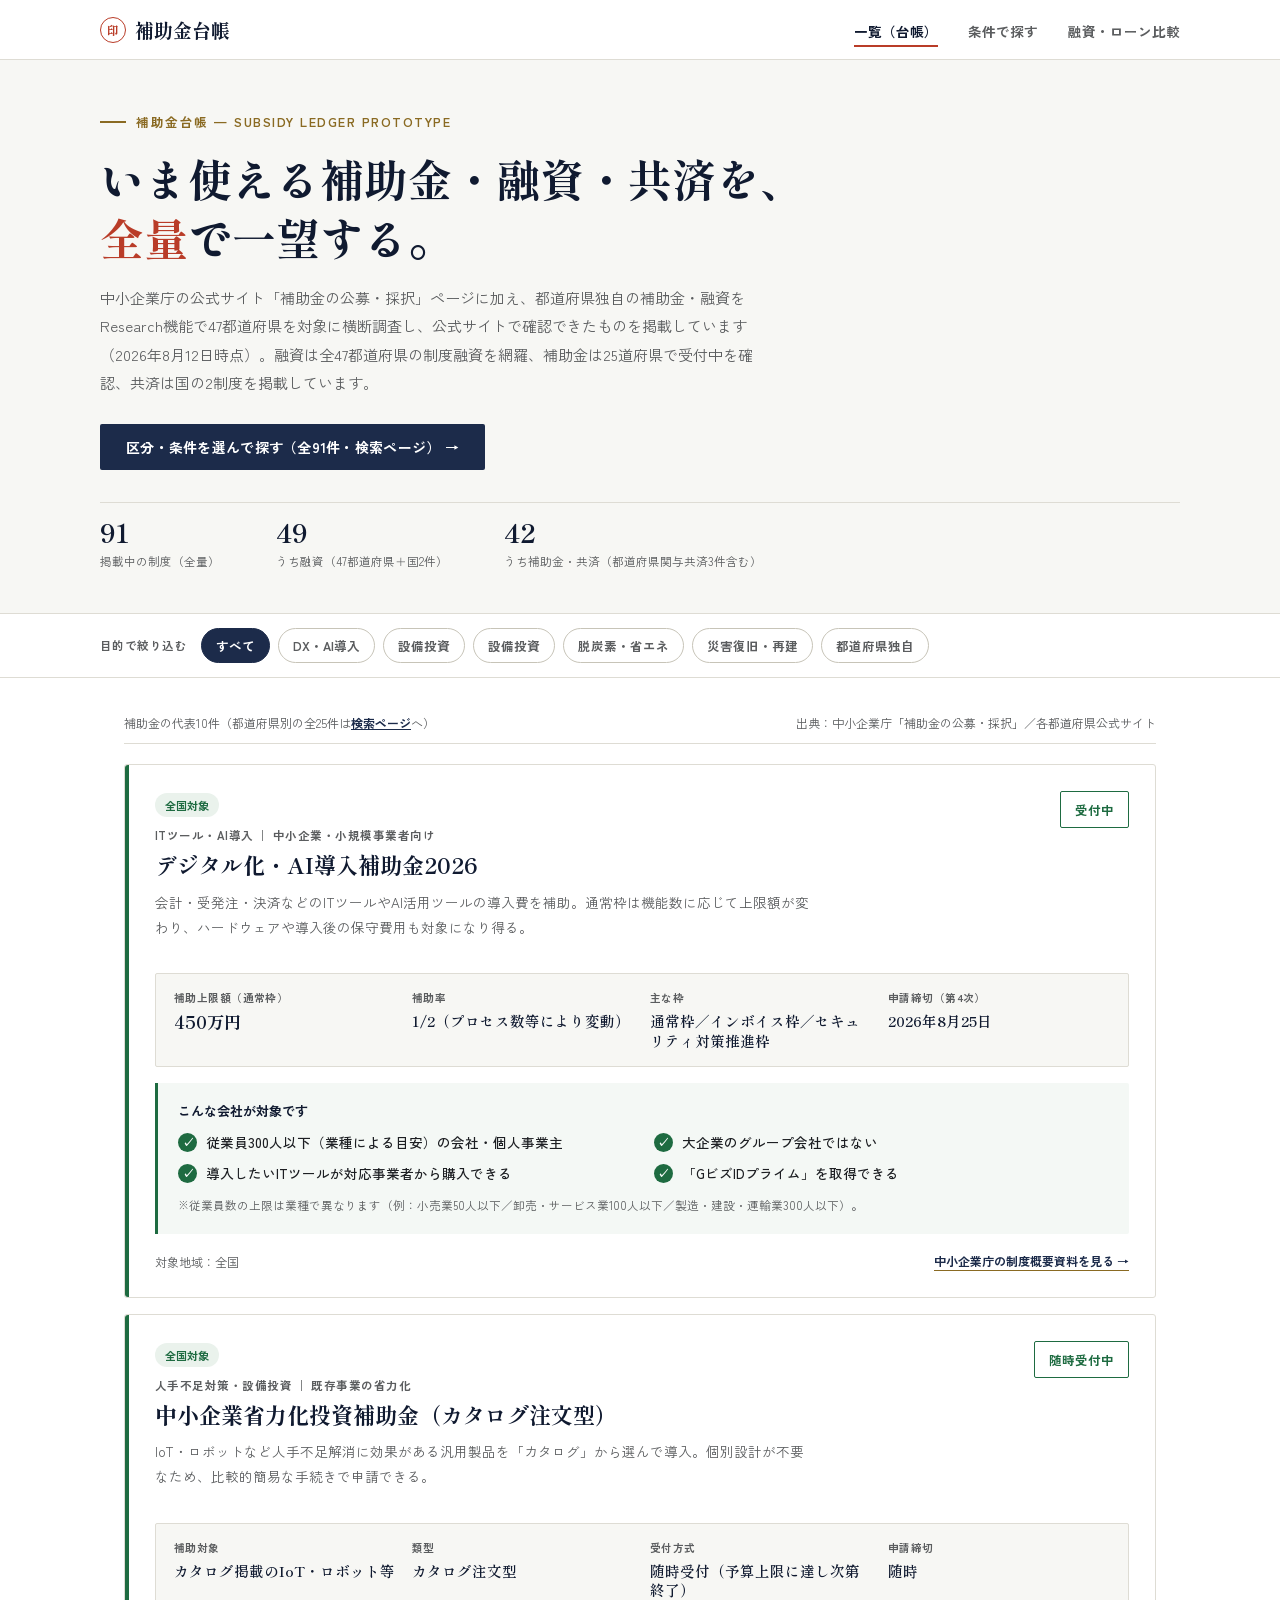
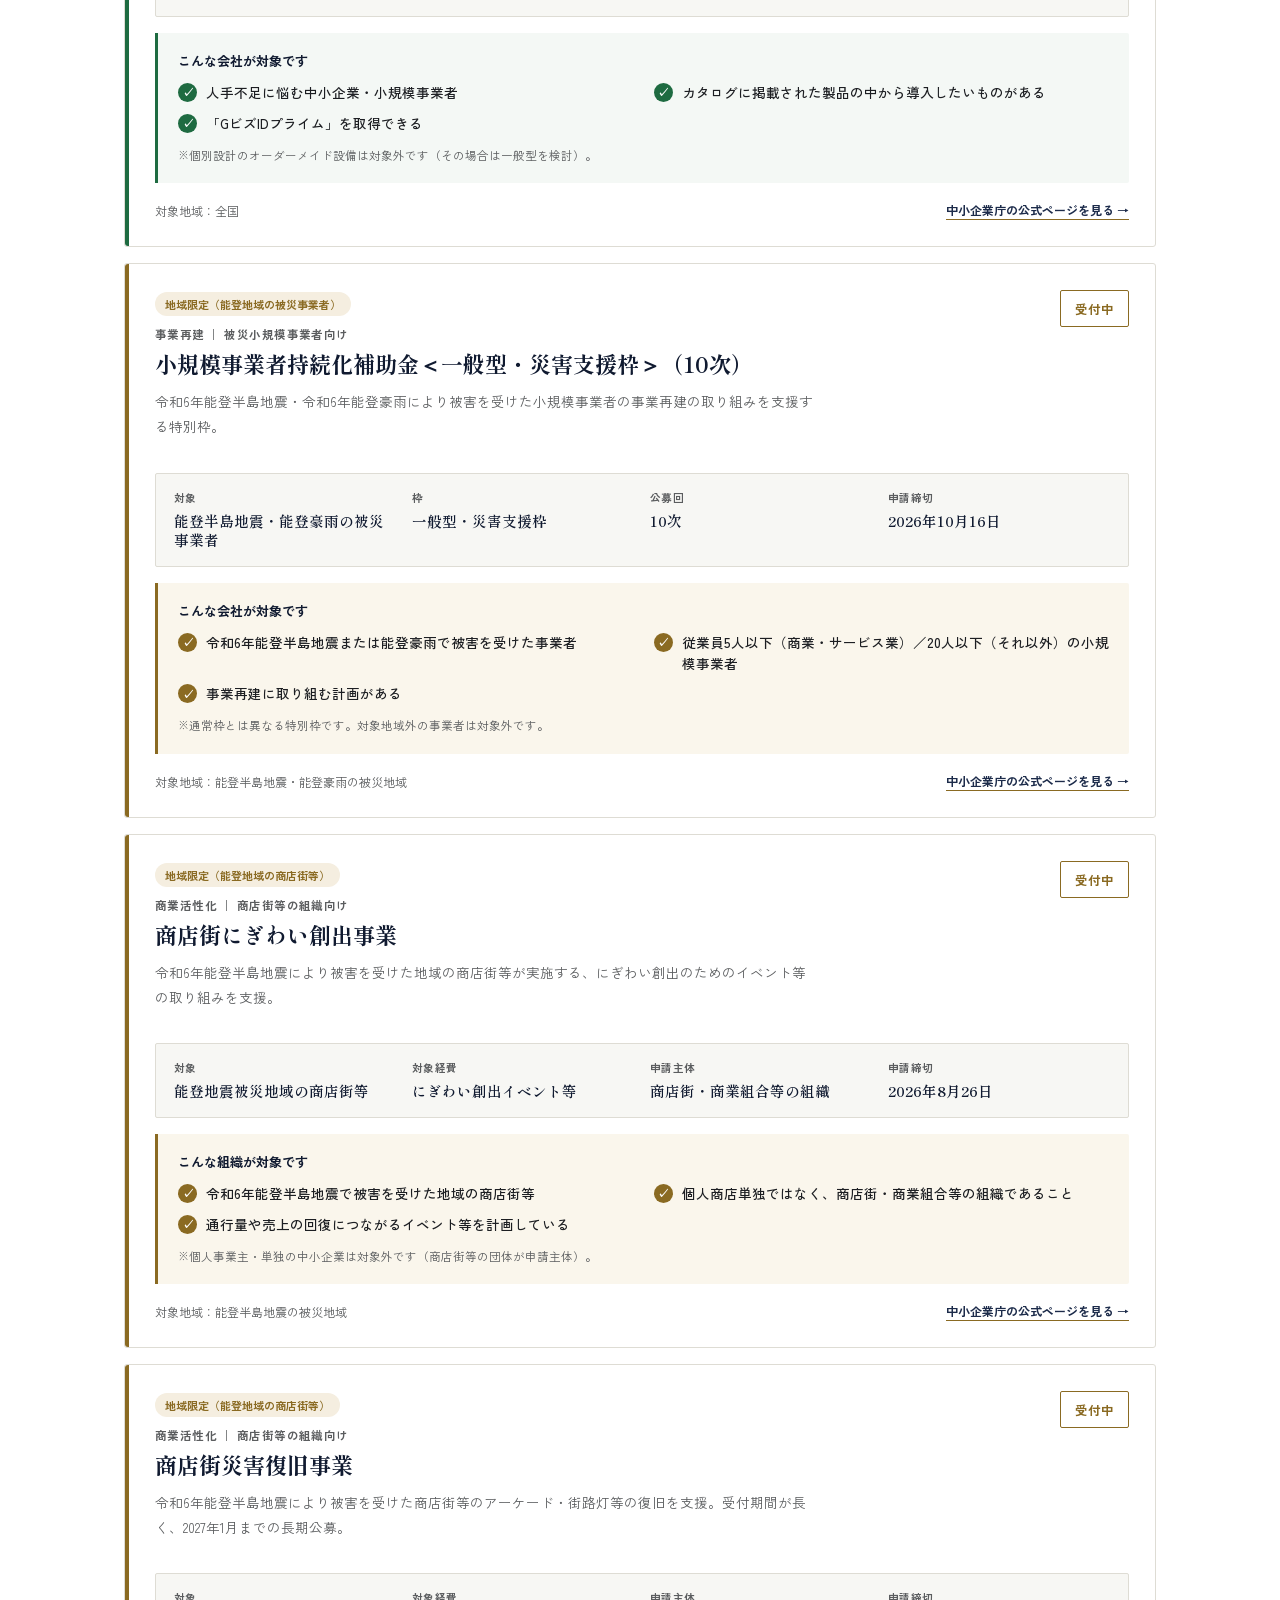
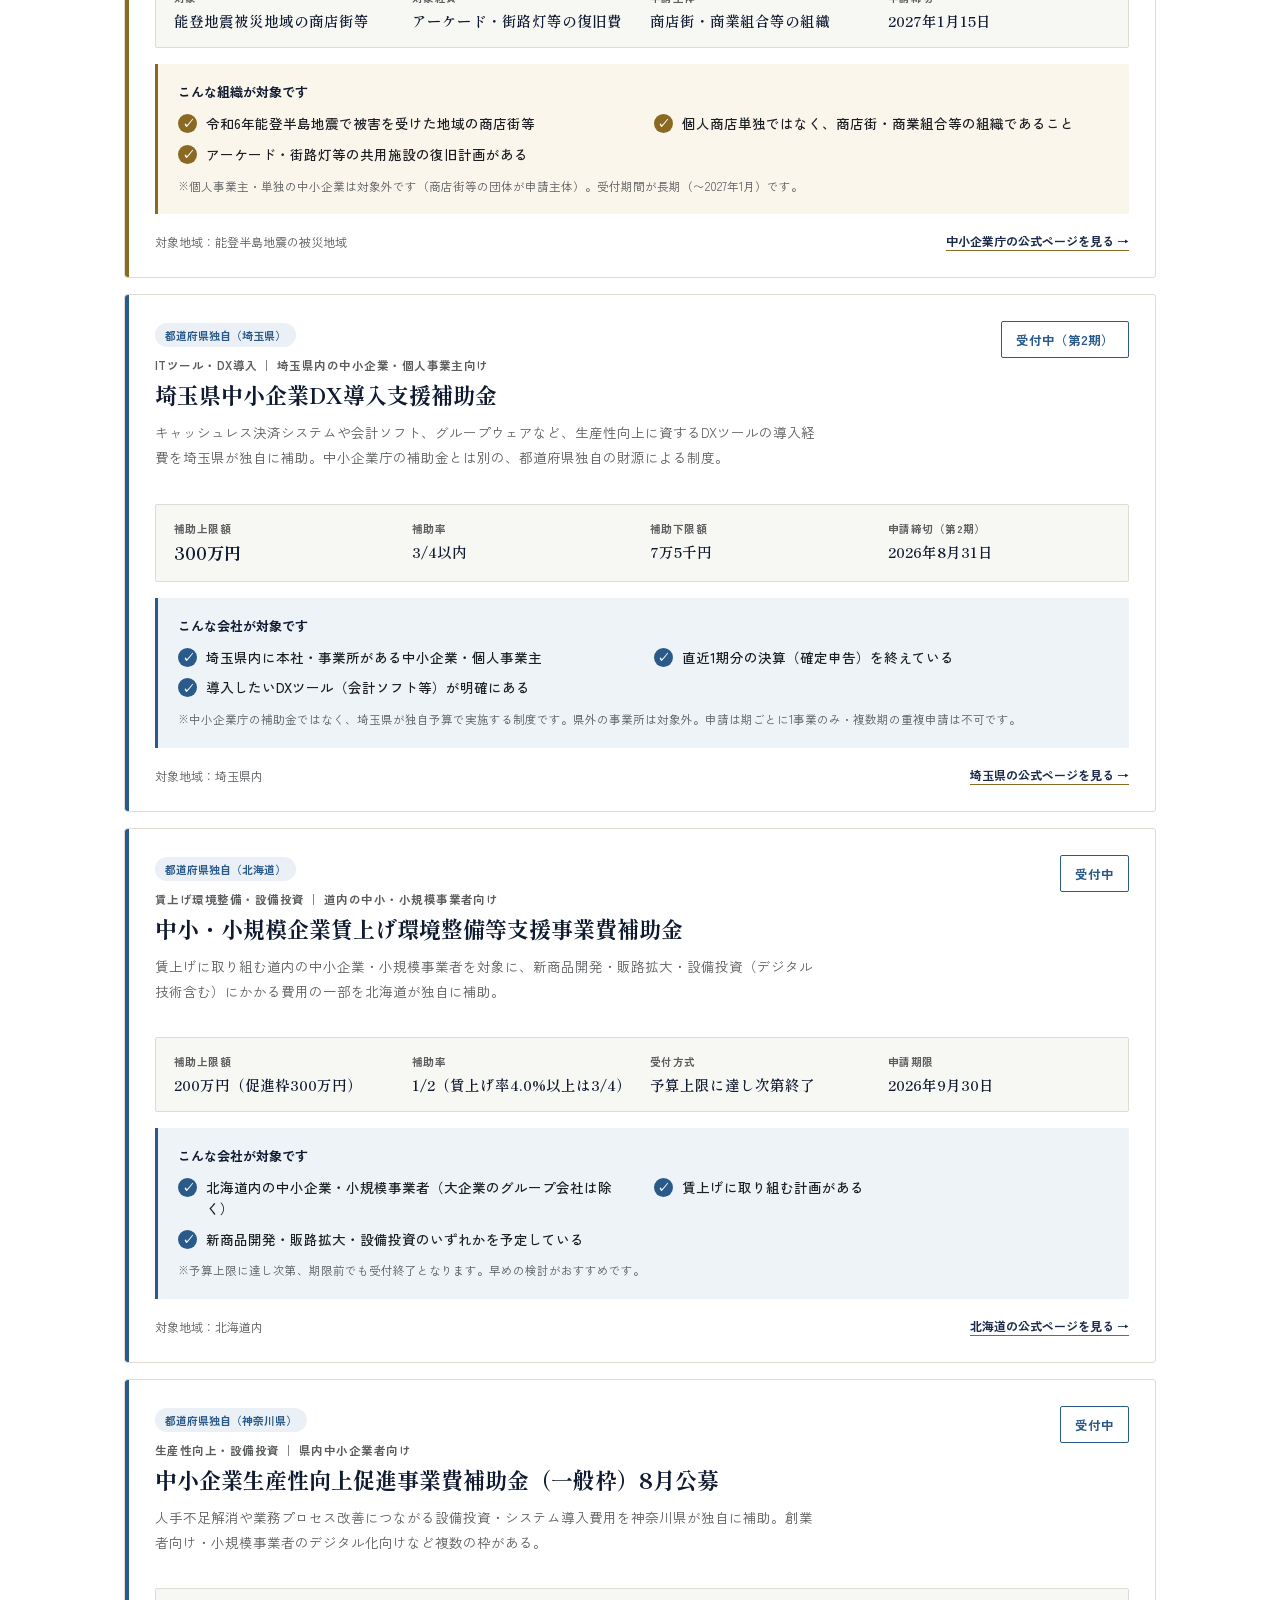
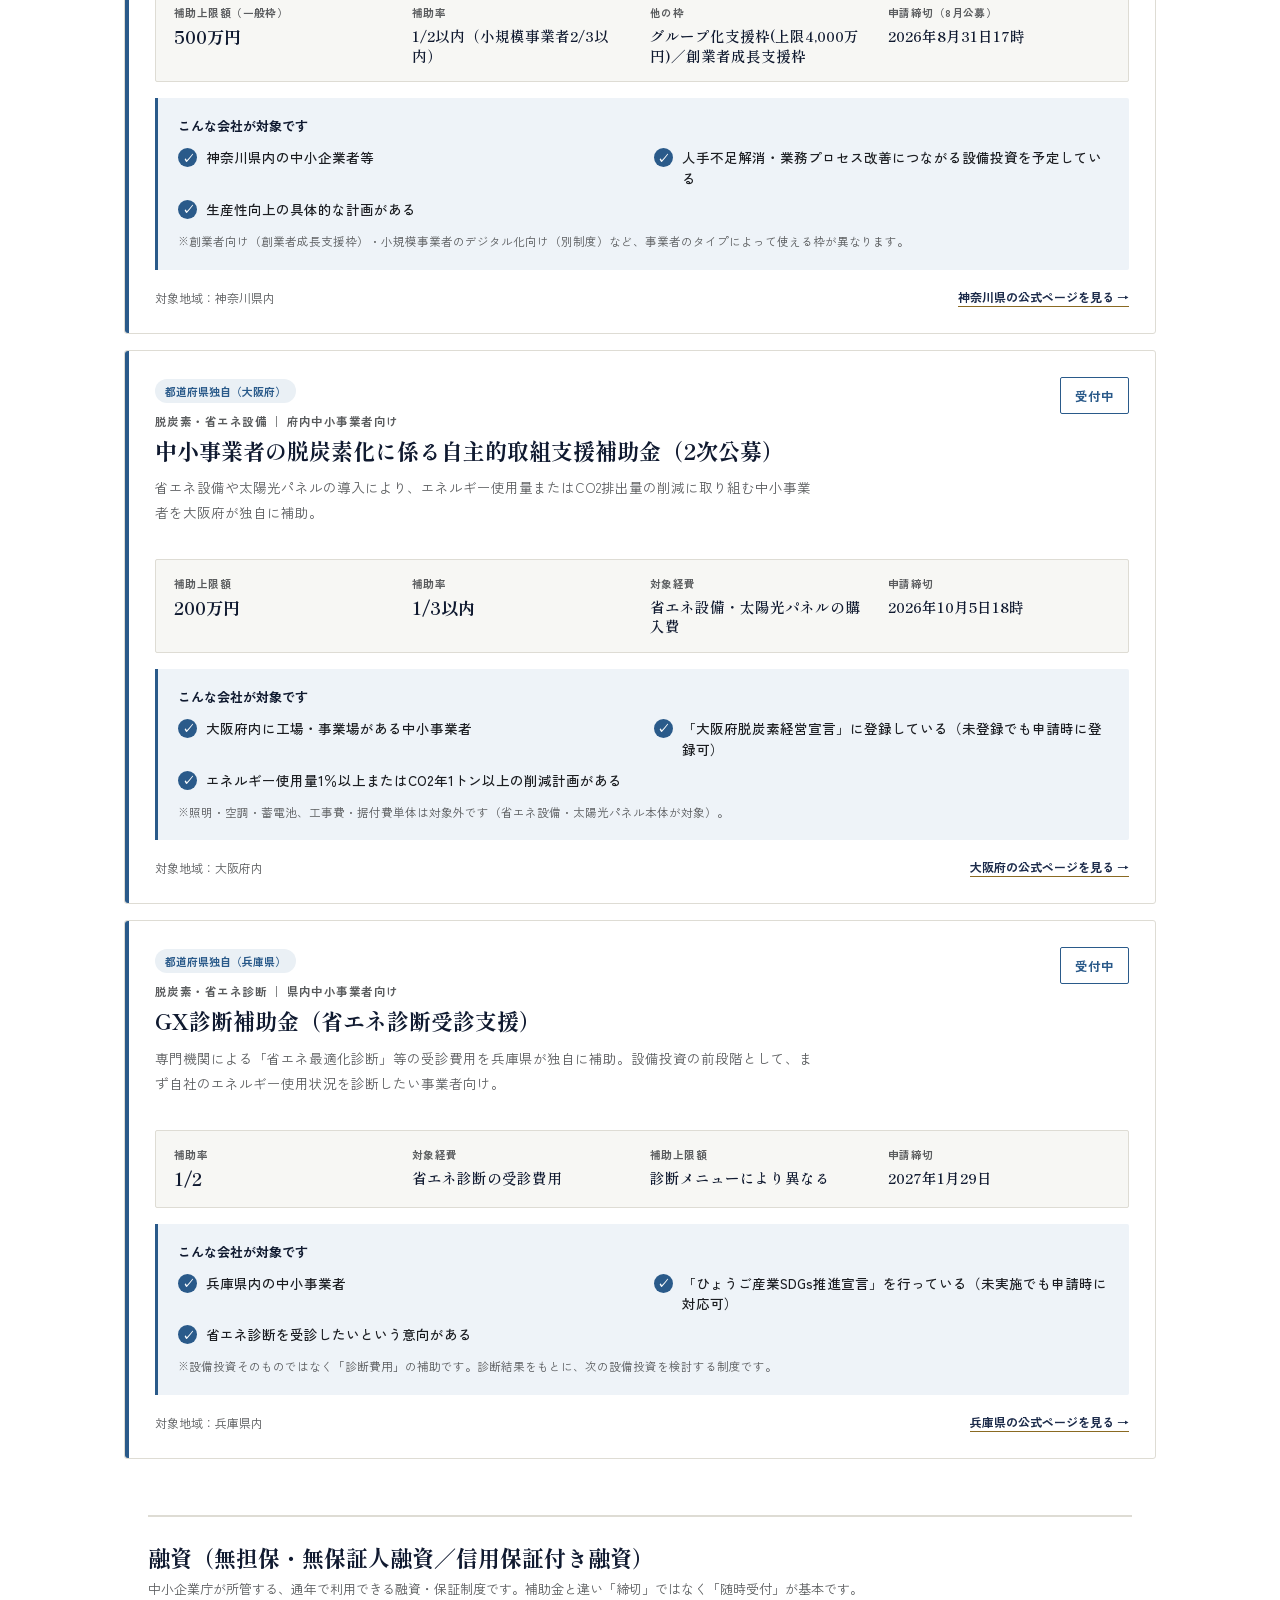
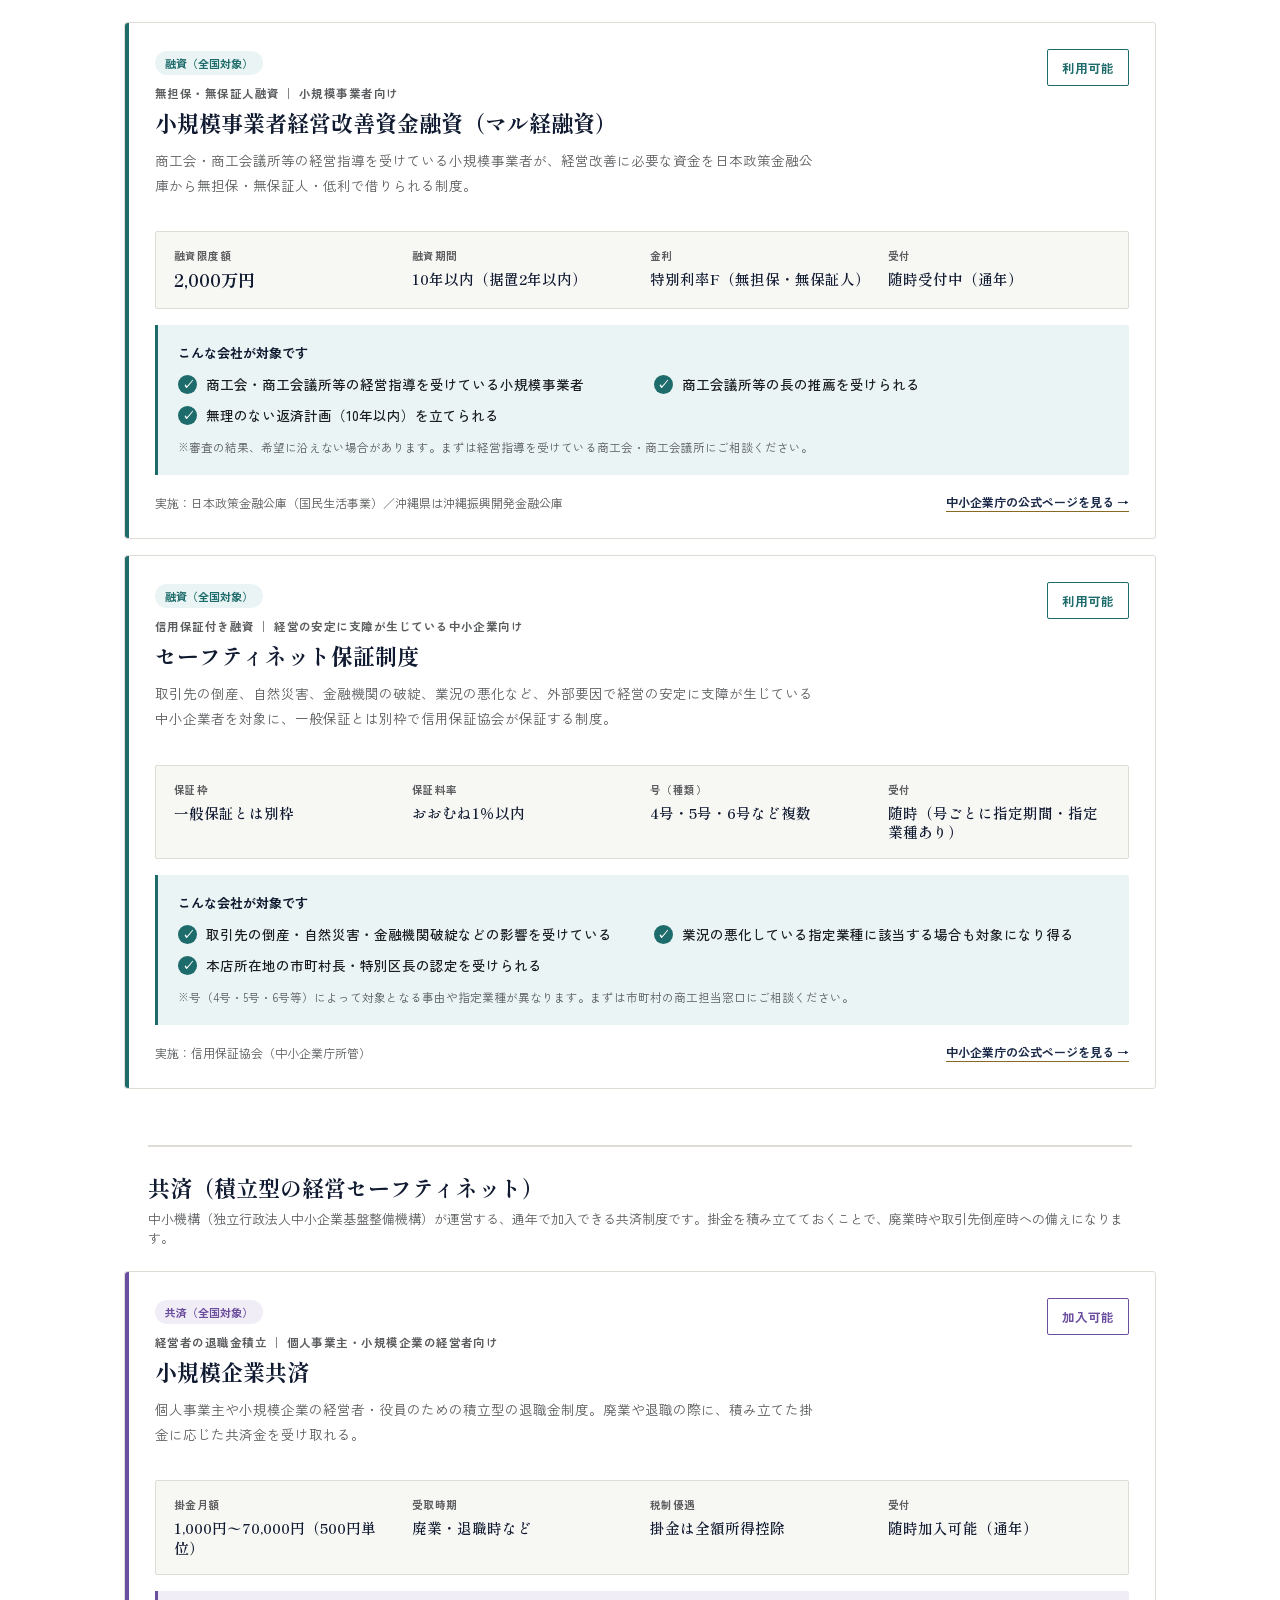
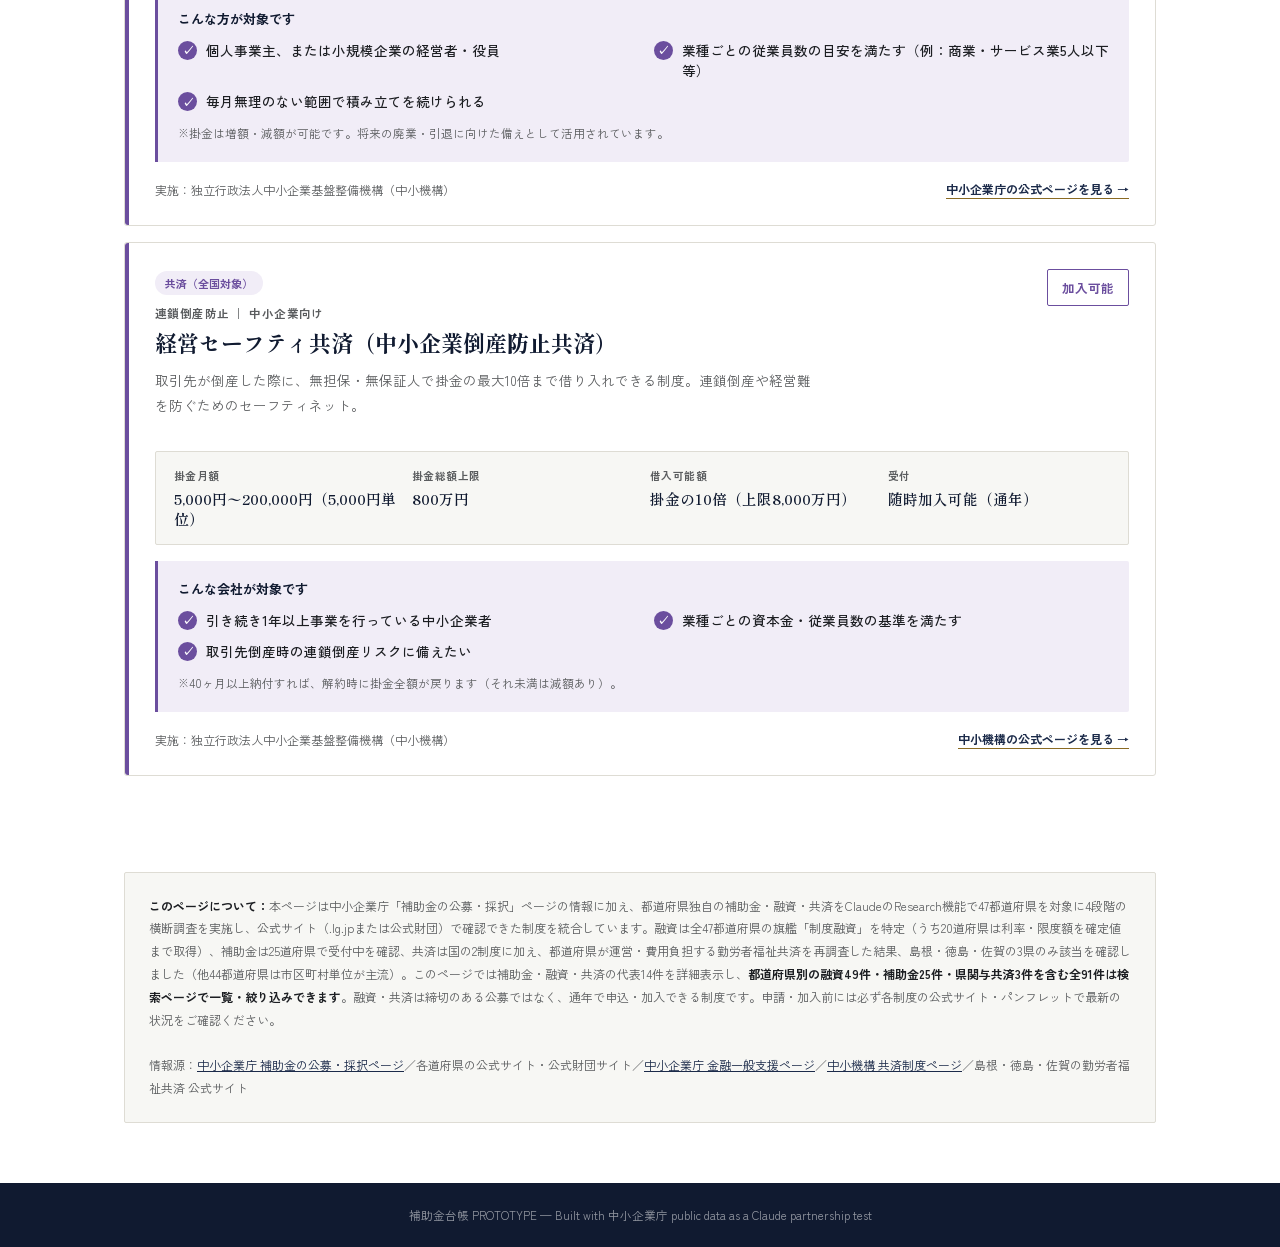
==== commit 38d1fa4c: "融資・ローン比較台帳を追加(民間金融機関+政府系融資の横断比較サイト) 補助金台帳を「補助金・融資・共済」の範囲から、民間金融機関等の融資商品 まで広げた比較サイトに拡張。まず枠組み全体を構築し、代表" ====
--- a/docs/index.html
+++ b/docs/index.html
@@ -4,6 +4,20 @@
 <meta charset="UTF-8">
 <meta name="viewport" content="width=device-width, initial-scale=1.0">
 <title>補助金台帳 ｜ 中小企業庁 受付中の補助金まとめ</title>
+<meta name="description" content="中小企業庁および全国47都道府県が実施する補助金・制度融資・共済を横断的にまとめた台帳サイト。公式サイトで確認した対象要件・上限額・締切をカード形式で紹介します。">
+<link rel="canonical" href="https://masanori141-oss.github.io/sme-support-japan/">
+<meta name="robots" content="index,follow">
+
+<meta property="og:type" content="website">
+<meta property="og:site_name" content="補助金台帳">
+<meta property="og:title" content="補助金台帳 ｜ 中小企業庁 受付中の補助金まとめ">
+<meta property="og:description" content="中小企業庁および全国47都道府県が実施する補助金・制度融資・共済を横断的にまとめた台帳サイト。公式サイトで確認した対象要件・上限額・締切をカード形式で紹介します。">
+<meta property="og:url" content="https://masanori141-oss.github.io/sme-support-japan/">
+<meta property="og:locale" content="ja_JP">
+<meta name="twitter:card" content="summary">
+<meta name="twitter:title" content="補助金台帳 ｜ 中小企業庁 受付中の補助金まとめ">
+<meta name="twitter:description" content="中小企業庁および全国47都道府県が実施する補助金・制度融資・共済を横断的にまとめた台帳サイト。公式サイトで確認した対象要件・上限額・締切をカード形式で紹介します。">
+
 <link rel="preconnect" href="https://fonts.googleapis.com">
 <link rel="preconnect" href="https://fonts.gstatic.com" crossorigin>
 <link href="https://fonts.googleapis.com/css2?family=Shippori+Mincho:wght@400;500;600;700;800&family=Zen+Kaku+Gothic+New:wght@400;500;700;900&display=swap" rel="stylesheet">
@@ -132,6 +146,315 @@
 
   @media (max-width:640px){.datarow{grid-template-columns:repeat(2, 1fr);} .card-title{font-size:19px;} .filterbar{top:57px;}}
 </style>
+<script type="application/ld+json">
+{
+  "@context": "https://schema.org",
+  "@graph": [
+    {
+      "@type": "WebSite",
+      "@id": "https://masanori141-oss.github.io/sme-support-japan/#website",
+      "url": "https://masanori141-oss.github.io/sme-support-japan/",
+      "name": "補助金台帳",
+      "alternateName": "SME Support Japan",
+      "description": "中小企業庁および全国47都道府県が実施する補助金・制度融資・共済を横断的にまとめた非公式データベース。",
+      "inLanguage": "ja",
+      "publisher": {
+        "@id": "https://masanori141-oss.github.io/sme-support-japan/#publisher"
+      }
+    },
+    {
+      "@type": "Organization",
+      "@id": "https://masanori141-oss.github.io/sme-support-japan/#publisher",
+      "name": "補助金台帳",
+      "url": "https://masanori141-oss.github.io/sme-support-japan/"
+    },
+    {
+      "@type": "BreadcrumbList",
+      "itemListElement": [
+        {
+          "@type": "ListItem",
+          "position": 1,
+          "name": "補助金台帳",
+          "item": "https://masanori141-oss.github.io/sme-support-japan/"
+        }
+      ]
+    },
+    {
+      "@type": "ItemList",
+      "name": "掲載中の補助金・融資・共済（代表例）",
+      "numberOfItems": 14,
+      "itemListElement": [
+        {
+          "@type": "ListItem",
+          "position": 1,
+          "item": {
+            "@type": "GovernmentService",
+            "name": "デジタル化・AI導入補助金2026",
+            "description": "会計・受発注・決済などのITツールやAI活用ツールの導入費を補助。通常枠は機能数に応じて上限額が変わり、ハードウェアや導入後の保守費用も対象になり得る。",
+            "url": "https://www.chusho.meti.go.jp/koukai/yosan/r8/digital_ai_summary.pdf",
+            "serviceType": "ITツール・AI導入 ｜ 中小企業・小規模事業者向け",
+            "areaServed": {
+              "@type": "Country",
+              "name": "日本"
+            },
+            "provider": {
+              "@type": "GovernmentOrganization",
+              "name": "中小企業庁"
+            }
+          }
+        },
+        {
+          "@type": "ListItem",
+          "position": 2,
+          "item": {
+            "@type": "GovernmentService",
+            "name": "中小企業省力化投資補助金（カタログ注文型）",
+            "description": "IoT・ロボットなど人手不足解消に効果がある汎用製品を「カタログ」から選んで導入。個別設計が不要なため、比較的簡易な手続きで申請できる。",
+            "url": "https://www.chusho.meti.go.jp/keiei/sapoin/index.html",
+            "serviceType": "人手不足対策・設備投資 ｜ 既存事業の省力化",
+            "areaServed": {
+              "@type": "Country",
+              "name": "日本"
+            },
+            "provider": {
+              "@type": "GovernmentOrganization",
+              "name": "中小企業庁"
+            }
+          }
+        },
+        {
+          "@type": "ListItem",
+          "position": 3,
+          "item": {
+            "@type": "GovernmentService",
+            "name": "小規模事業者持続化補助金＜一般型・災害支援枠＞（10次）",
+            "description": "令和6年能登半島地震・令和6年能登豪雨により被害を受けた小規模事業者の事業再建の取り組みを支援する特別枠。",
+            "url": "https://www.chusho.meti.go.jp/koukai/hojyokin/kobo/2026/260630001.html",
+            "serviceType": "事業再建 ｜ 被災小規模事業者向け",
+            "areaServed": {
+              "@type": "AdministrativeArea",
+              "name": "能登地域（石川県・富山県の被災地域）"
+            },
+            "provider": {
+              "@type": "GovernmentOrganization",
+              "name": "中小企業庁"
+            }
+          }
+        },
+        {
+          "@type": "ListItem",
+          "position": 4,
+          "item": {
+            "@type": "GovernmentService",
+            "name": "商店街にぎわい創出事業",
+            "description": "令和6年能登半島地震により被害を受けた地域の商店街等が実施する、にぎわい創出のためのイベント等の取り組みを支援。",
+            "url": "https://www.chusho.meti.go.jp/shogyo/shogyo/index.html",
+            "serviceType": "商業活性化 ｜ 商店街等の組織向け",
+            "areaServed": {
+              "@type": "AdministrativeArea",
+              "name": "能登地域（石川県・富山県の被災地域）"
+            },
+            "provider": {
+              "@type": "GovernmentOrganization",
+              "name": "中小企業庁"
+            }
+          }
+        },
+        {
+          "@type": "ListItem",
+          "position": 5,
+          "item": {
+            "@type": "GovernmentService",
+            "name": "商店街災害復旧事業",
+            "description": "令和6年能登半島地震により被害を受けた商店街等のアーケード・街路灯等の復旧を支援。受付期間が長く、2027年1月までの長期公募。",
+            "url": "https://www.chusho.meti.go.jp/shogyo/shogyo/index.html",
+            "serviceType": "商業活性化 ｜ 商店街等の組織向け",
+            "areaServed": {
+              "@type": "AdministrativeArea",
+              "name": "能登地域（石川県・富山県の被災地域）"
+            },
+            "provider": {
+              "@type": "GovernmentOrganization",
+              "name": "中小企業庁"
+            }
+          }
+        },
+        {
+          "@type": "ListItem",
+          "position": 6,
+          "item": {
+            "@type": "GovernmentService",
+            "name": "埼玉県中小企業DX導入支援補助金",
+            "description": "キャッシュレス決済システムや会計ソフト、グループウェアなど、生産性向上に資するDXツールの導入経費を埼玉県が独自に補助。中小企業庁の補助金とは別の、都道府県独自の財源による制度。",
+            "url": "https://www.pref.saitama.lg.jp/a0803/dx_jigyousyashien/dx_index.html",
+            "serviceType": "ITツール・DX導入 ｜ 埼玉県内の中小企業・個人事業主向け",
+            "areaServed": {
+              "@type": "AdministrativeArea",
+              "name": "埼玉県"
+            },
+            "provider": {
+              "@type": "GovernmentOrganization",
+              "name": "埼玉県"
+            }
+          }
+        },
+        {
+          "@type": "ListItem",
+          "position": 7,
+          "item": {
+            "@type": "GovernmentService",
+            "name": "中小・小規模企業賃上げ環境整備等支援事業費補助金",
+            "description": "賃上げに取り組む道内の中小企業・小規模事業者を対象に、新商品開発・販路拡大・設備投資（デジタル技術含む）にかかる費用の一部を北海道が独自に補助。",
+            "url": "https://www.pref.hokkaido.lg.jp/kz/csk/249117.html",
+            "serviceType": "賃上げ環境整備・設備投資 ｜ 道内の中小・小規模事業者向け",
+            "areaServed": {
+              "@type": "AdministrativeArea",
+              "name": "北海道"
+            },
+            "provider": {
+              "@type": "GovernmentOrganization",
+              "name": "北海道"
+            }
+          }
+        },
+        {
+          "@type": "ListItem",
+          "position": 8,
+          "item": {
+            "@type": "GovernmentService",
+            "name": "中小企業生産性向上促進事業費補助金（一般枠）8月公募",
+            "description": "人手不足解消や業務プロセス改善につながる設備投資・システム導入費用を神奈川県が独自に補助。創業者向け・小規模事業者のデジタル化向けなど複数の枠がある。",
+            "url": "https://www.pref.kanagawa.jp/docs/m2w/prs/r2625041.html",
+            "serviceType": "生産性向上・設備投資 ｜ 県内中小企業者向け",
+            "areaServed": {
+              "@type": "AdministrativeArea",
+              "name": "神奈川県"
+            },
+            "provider": {
+              "@type": "GovernmentOrganization",
+              "name": "神奈川県"
+            }
+          }
+        },
+        {
+          "@type": "ListItem",
+          "position": 9,
+          "item": {
+            "@type": "GovernmentService",
+            "name": "中小事業者の脱炭素化に係る自主的取組支援補助金（2次公募）",
+            "description": "省エネ設備や太陽光パネルの導入により、エネルギー使用量またはCO2排出量の削減に取り組む中小事業者を大阪府が独自に補助。",
+            "url": "https://www.pref.osaka.lg.jp/o120020/eneseisaku/sec/plan2_subsidy.html",
+            "serviceType": "脱炭素・省エネ設備 ｜ 府内中小事業者向け",
+            "areaServed": {
+              "@type": "AdministrativeArea",
+              "name": "大阪府"
+            },
+            "provider": {
+              "@type": "GovernmentOrganization",
+              "name": "大阪府"
+            }
+          }
+        },
+        {
+          "@type": "ListItem",
+          "position": 10,
+          "item": {
+            "@type": "GovernmentService",
+            "name": "GX診断補助金（省エネ診断受診支援）",
+            "description": "専門機関による「省エネ最適化診断」等の受診費用を兵庫県が独自に補助。設備投資の前段階として、まず自社のエネルギー使用状況を診断したい事業者向け。",
+            "url": "https://web.pref.hyogo.lg.jp/sr07/sdgs.html",
+            "serviceType": "脱炭素・省エネ診断 ｜ 県内中小事業者向け",
+            "areaServed": {
+              "@type": "AdministrativeArea",
+              "name": "兵庫県"
+            },
+            "provider": {
+              "@type": "GovernmentOrganization",
+              "name": "兵庫県"
+            }
+          }
+        },
+        {
+          "@type": "ListItem",
+          "position": 11,
+          "item": {
+            "@type": "GovernmentService",
+            "name": "小規模事業者経営改善資金融資（マル経融資）",
+            "description": "商工会・商工会議所等の経営指導を受けている小規模事業者が、経営改善に必要な資金を日本政策金融公庫から無担保・無保証人・低利で借りられる制度。",
+            "url": "https://www.chusho.meti.go.jp/keiei/shokibo/marukei/",
+            "serviceType": "無担保・無保証人融資 ｜ 小規模事業者向け",
+            "areaServed": {
+              "@type": "Country",
+              "name": "日本"
+            },
+            "provider": {
+              "@type": "GovernmentOrganization",
+              "name": "中小企業庁"
+            }
+          }
+        },
+        {
+          "@type": "ListItem",
+          "position": 12,
+          "item": {
+            "@type": "GovernmentService",
+            "name": "セーフティネット保証制度",
+            "description": "取引先の倒産、自然災害、金融機関の破綻、業況の悪化など、外部要因で経営の安定に支障が生じている中小企業者を対象に、一般保証とは別枠で信用保証協会が保証する制度。",
+            "url": "https://www.chusho.meti.go.jp/kinyu/sefu_net_gaiyou.html",
+            "serviceType": "信用保証付き融資 ｜ 経営の安定に支障が生じている中小企業向け",
+            "areaServed": {
+              "@type": "Country",
+              "name": "日本"
+            },
+            "provider": {
+              "@type": "GovernmentOrganization",
+              "name": "中小企業庁"
+            }
+          }
+        },
+        {
+          "@type": "ListItem",
+          "position": 13,
+          "item": {
+            "@type": "GovernmentService",
+            "name": "小規模企業共済",
+            "description": "個人事業主や小規模企業の経営者・役員のための積立型の退職金制度。廃業や退職の際に、積み立てた掛金に応じた共済金を受け取れる。",
+            "url": "https://www.chusho.meti.go.jp/faq/faq/faq15_shokibokyosai.html",
+            "serviceType": "経営者の退職金積立 ｜ 個人事業主・小規模企業の経営者向け",
+            "areaServed": {
+              "@type": "Country",
+              "name": "日本"
+            },
+            "provider": {
+              "@type": "GovernmentOrganization",
+              "name": "独立行政法人中小企業基盤整備機構"
+            }
+          }
+        },
+        {
+          "@type": "ListItem",
+          "position": 14,
+          "item": {
+            "@type": "GovernmentService",
+            "name": "経営セーフティ共済（中小企業倒産防止共済）",
+            "description": "取引先が倒産した際に、無担保・無保証人で掛金の最大10倍まで借り入れできる制度。連鎖倒産や経営難を防ぐためのセーフティネット。",
+            "url": "https://www.smrj.go.jp/kyosai/tkyosai/features/",
+            "serviceType": "連鎖倒産防止 ｜ 中小企業向け",
+            "areaServed": {
+              "@type": "Country",
+              "name": "日本"
+            },
+            "provider": {
+              "@type": "GovernmentOrganization",
+              "name": "独立行政法人中小企業基盤整備機構"
+            }
+          }
+        }
+      ]
+    }
+  ]
+}
+</script>
 </head>
 <body>
 
@@ -141,6 +464,7 @@
     <nav class="topnav">
       <a href="index.html" class="active">一覧（台帳）</a>
       <a href="search.html">条件で探す</a>
+      <a href="loans/index.html">融資・ローン比較</a>
     </nav>
   </div>
 </div>
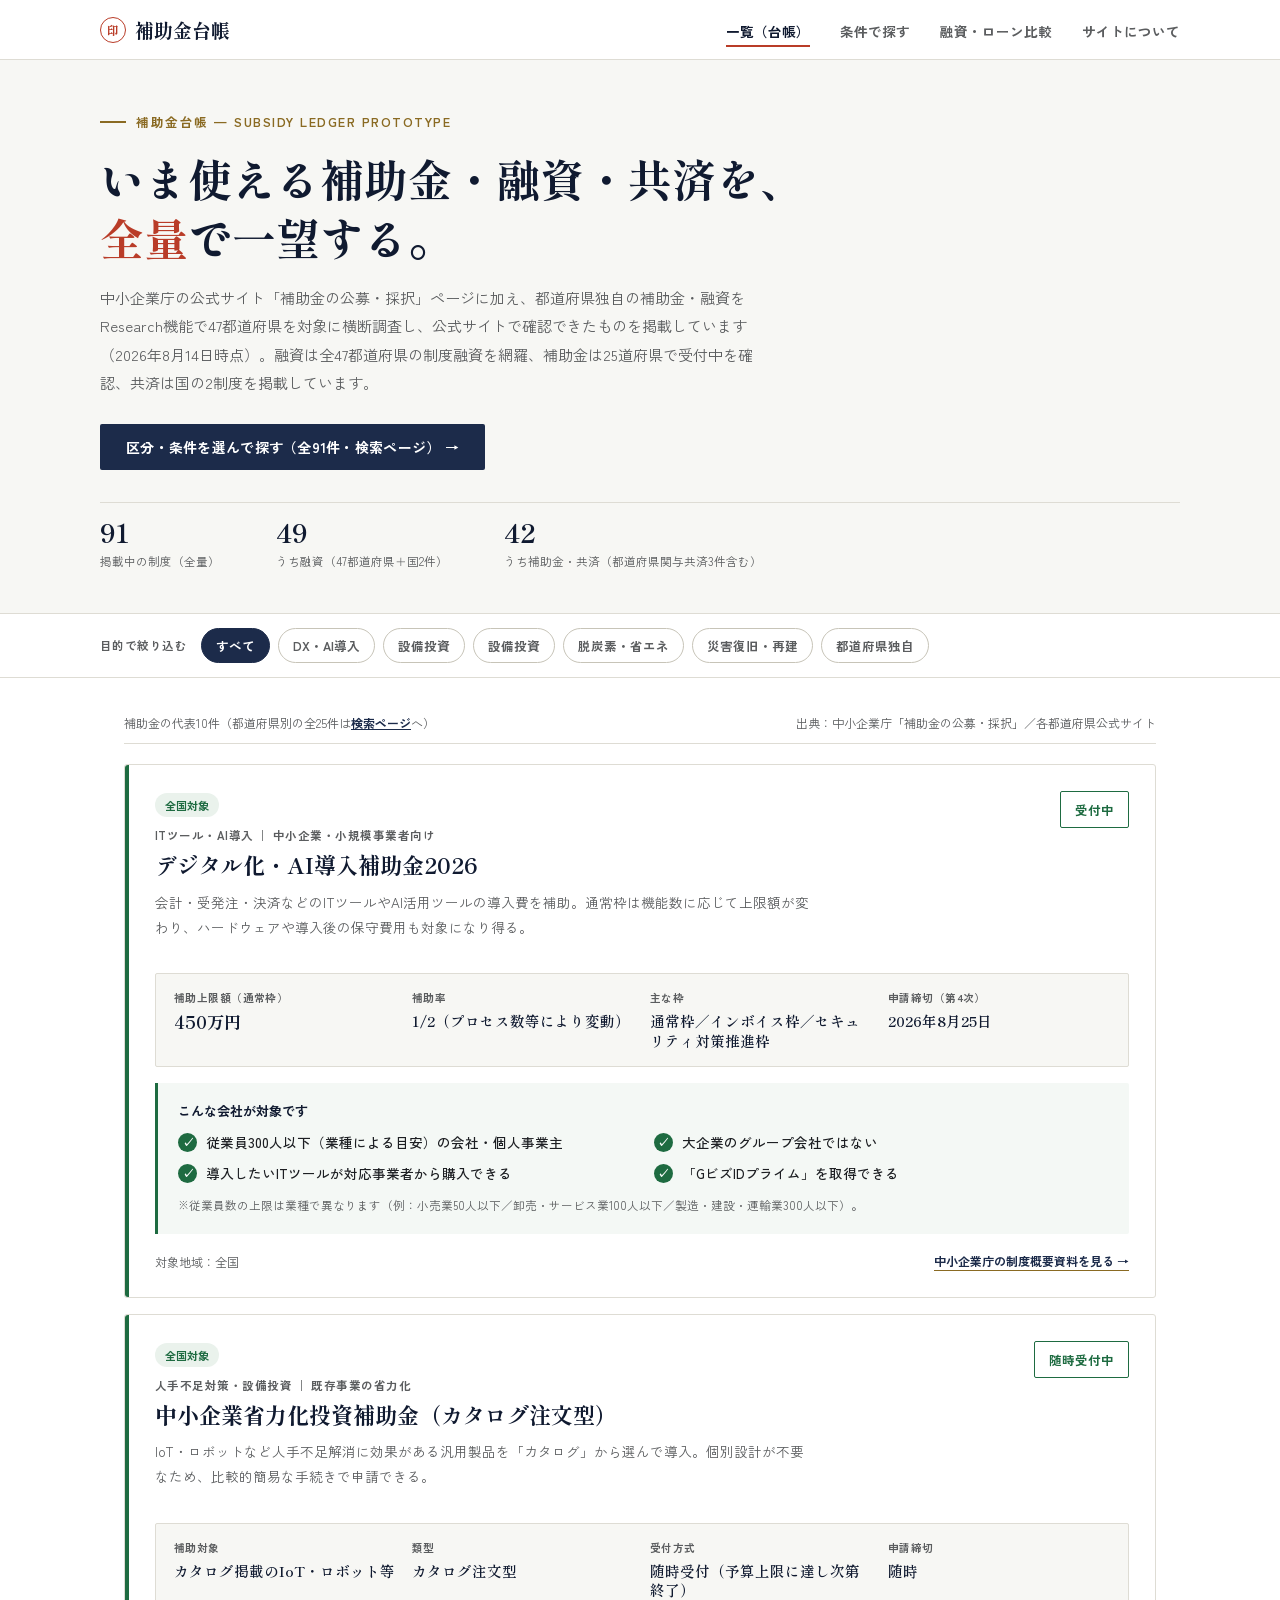
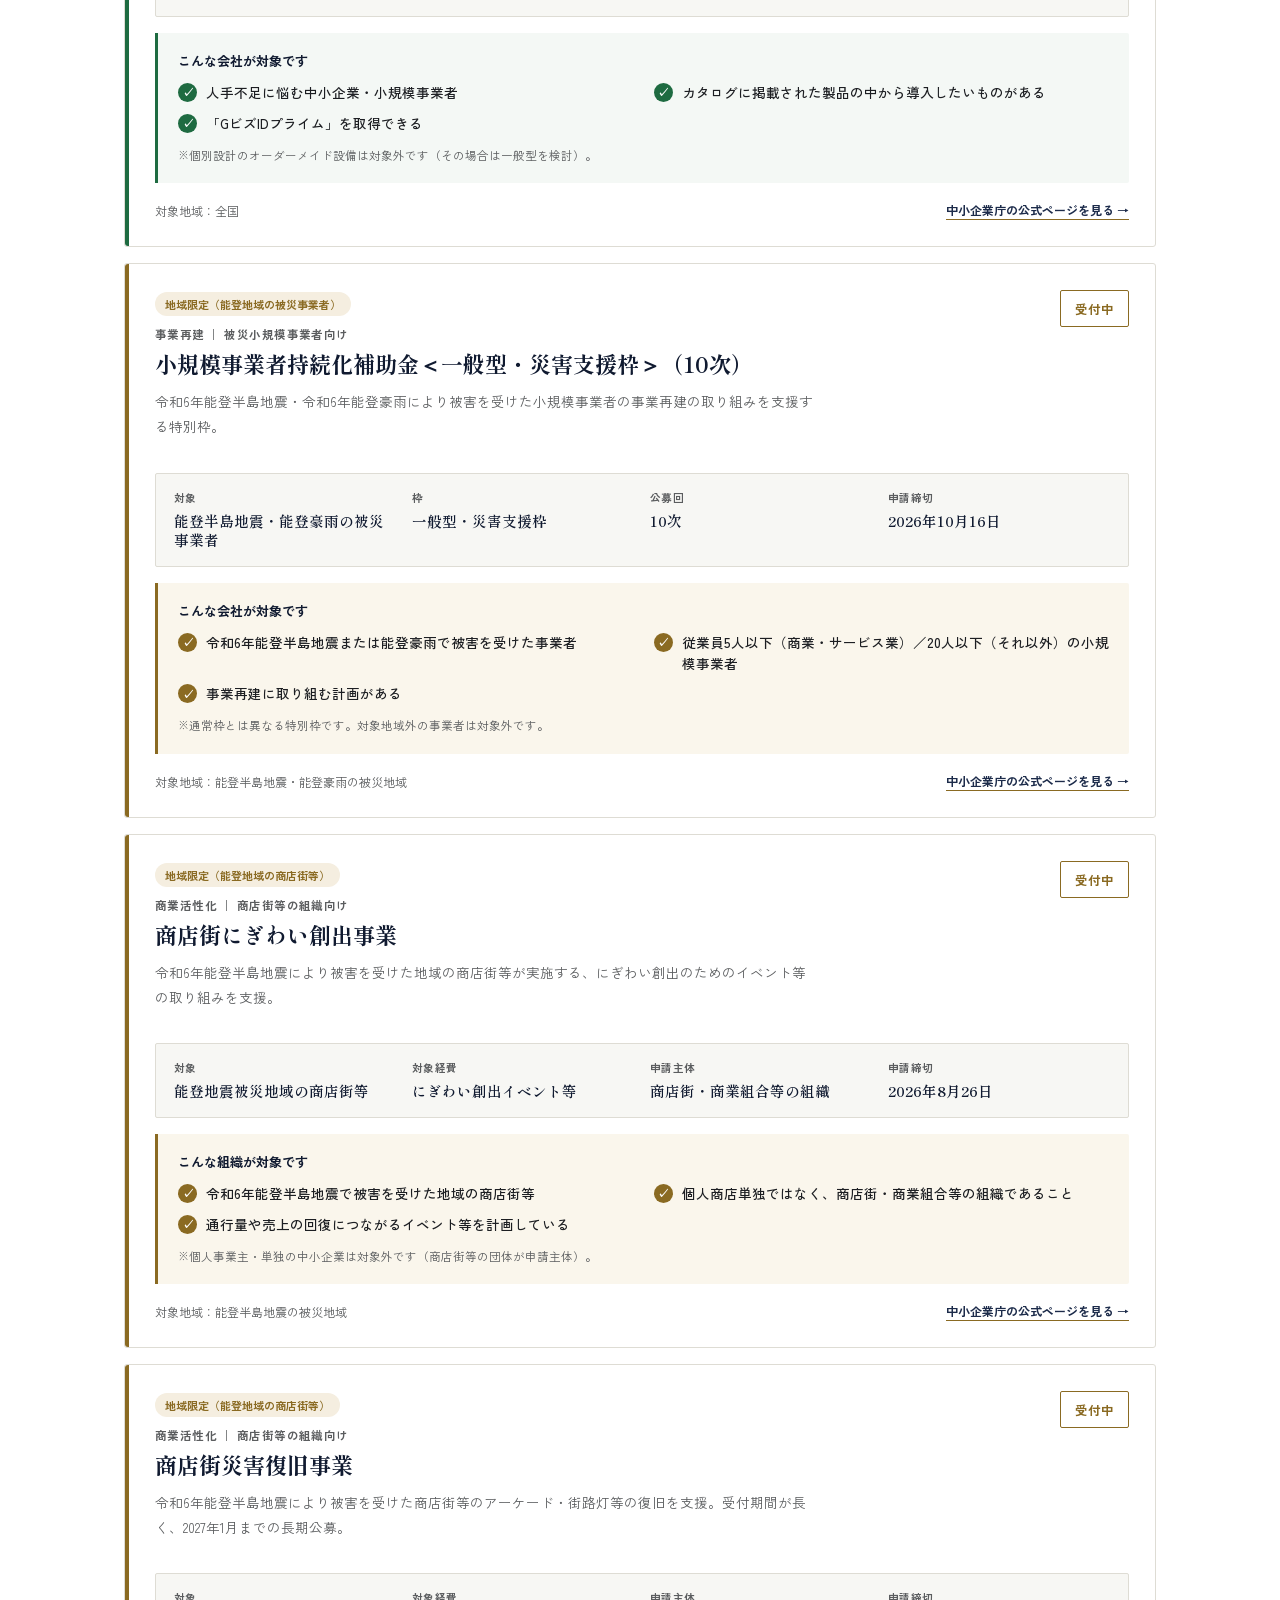
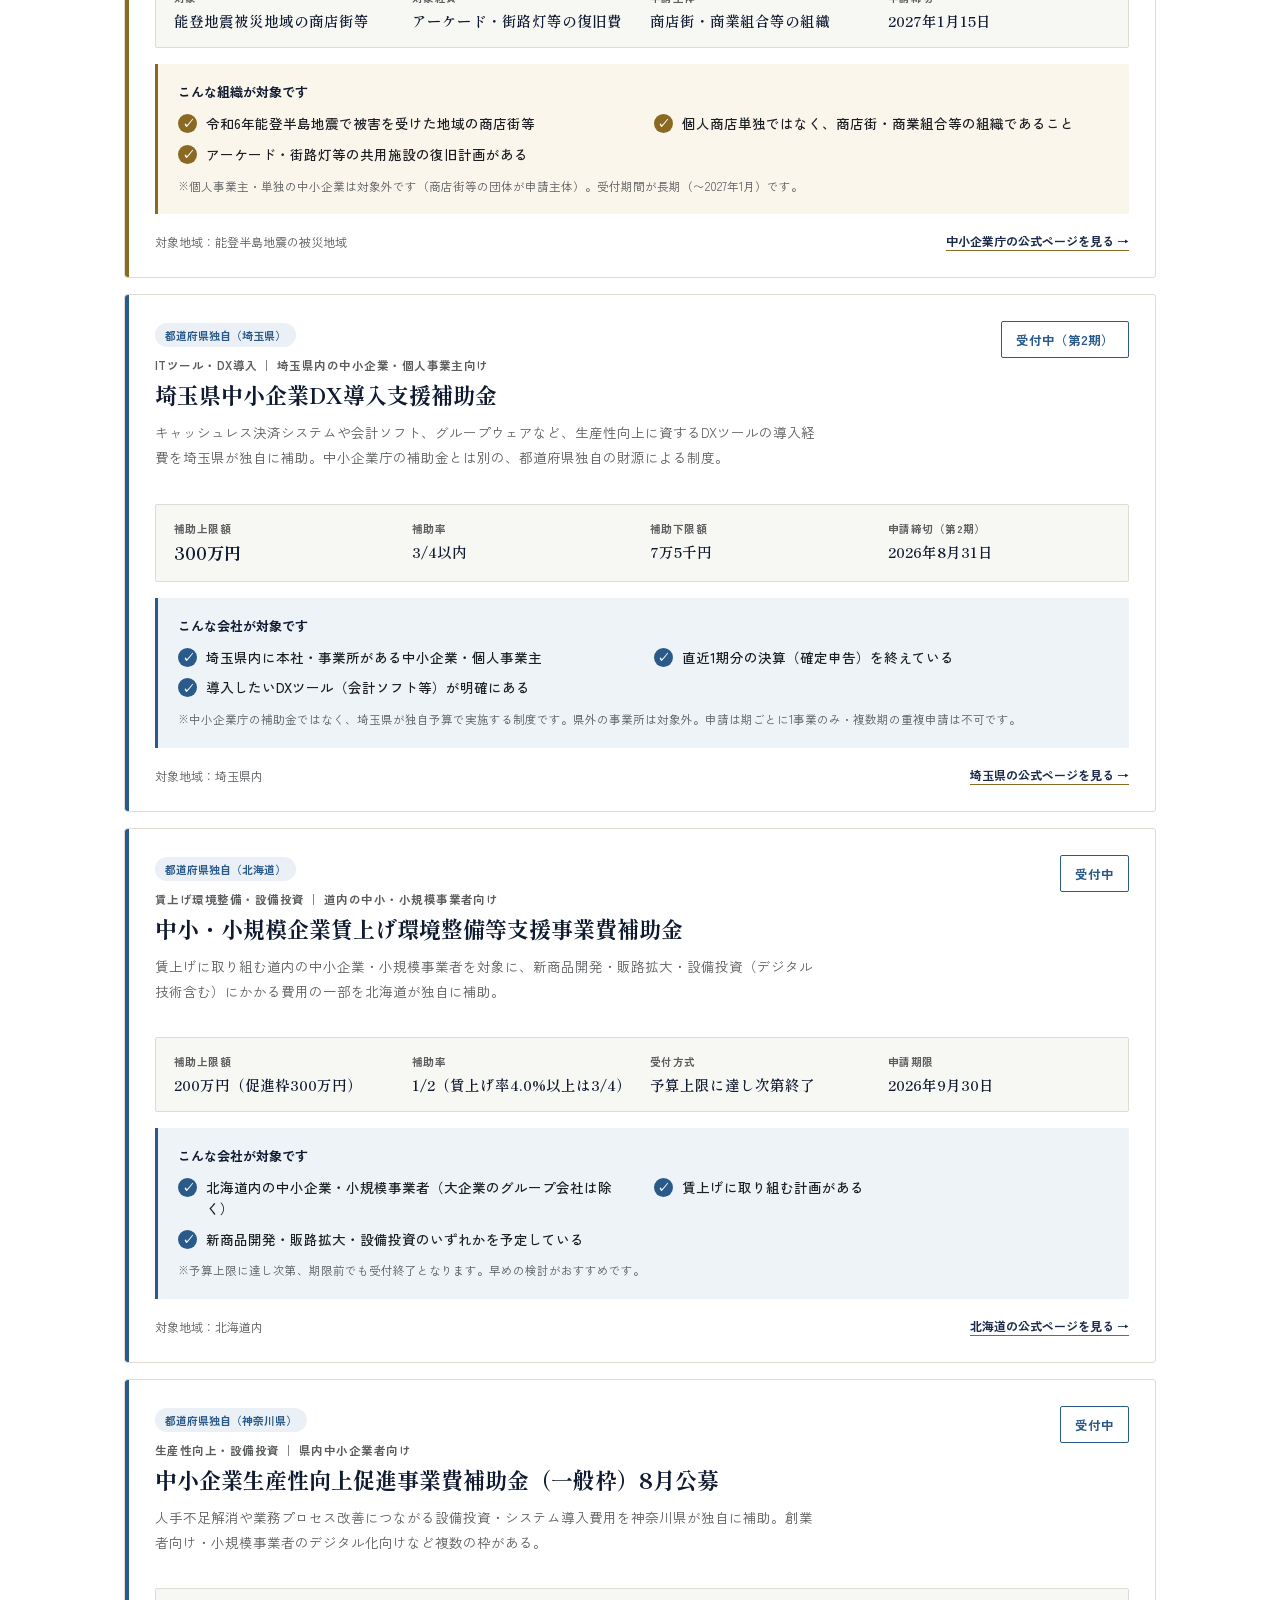
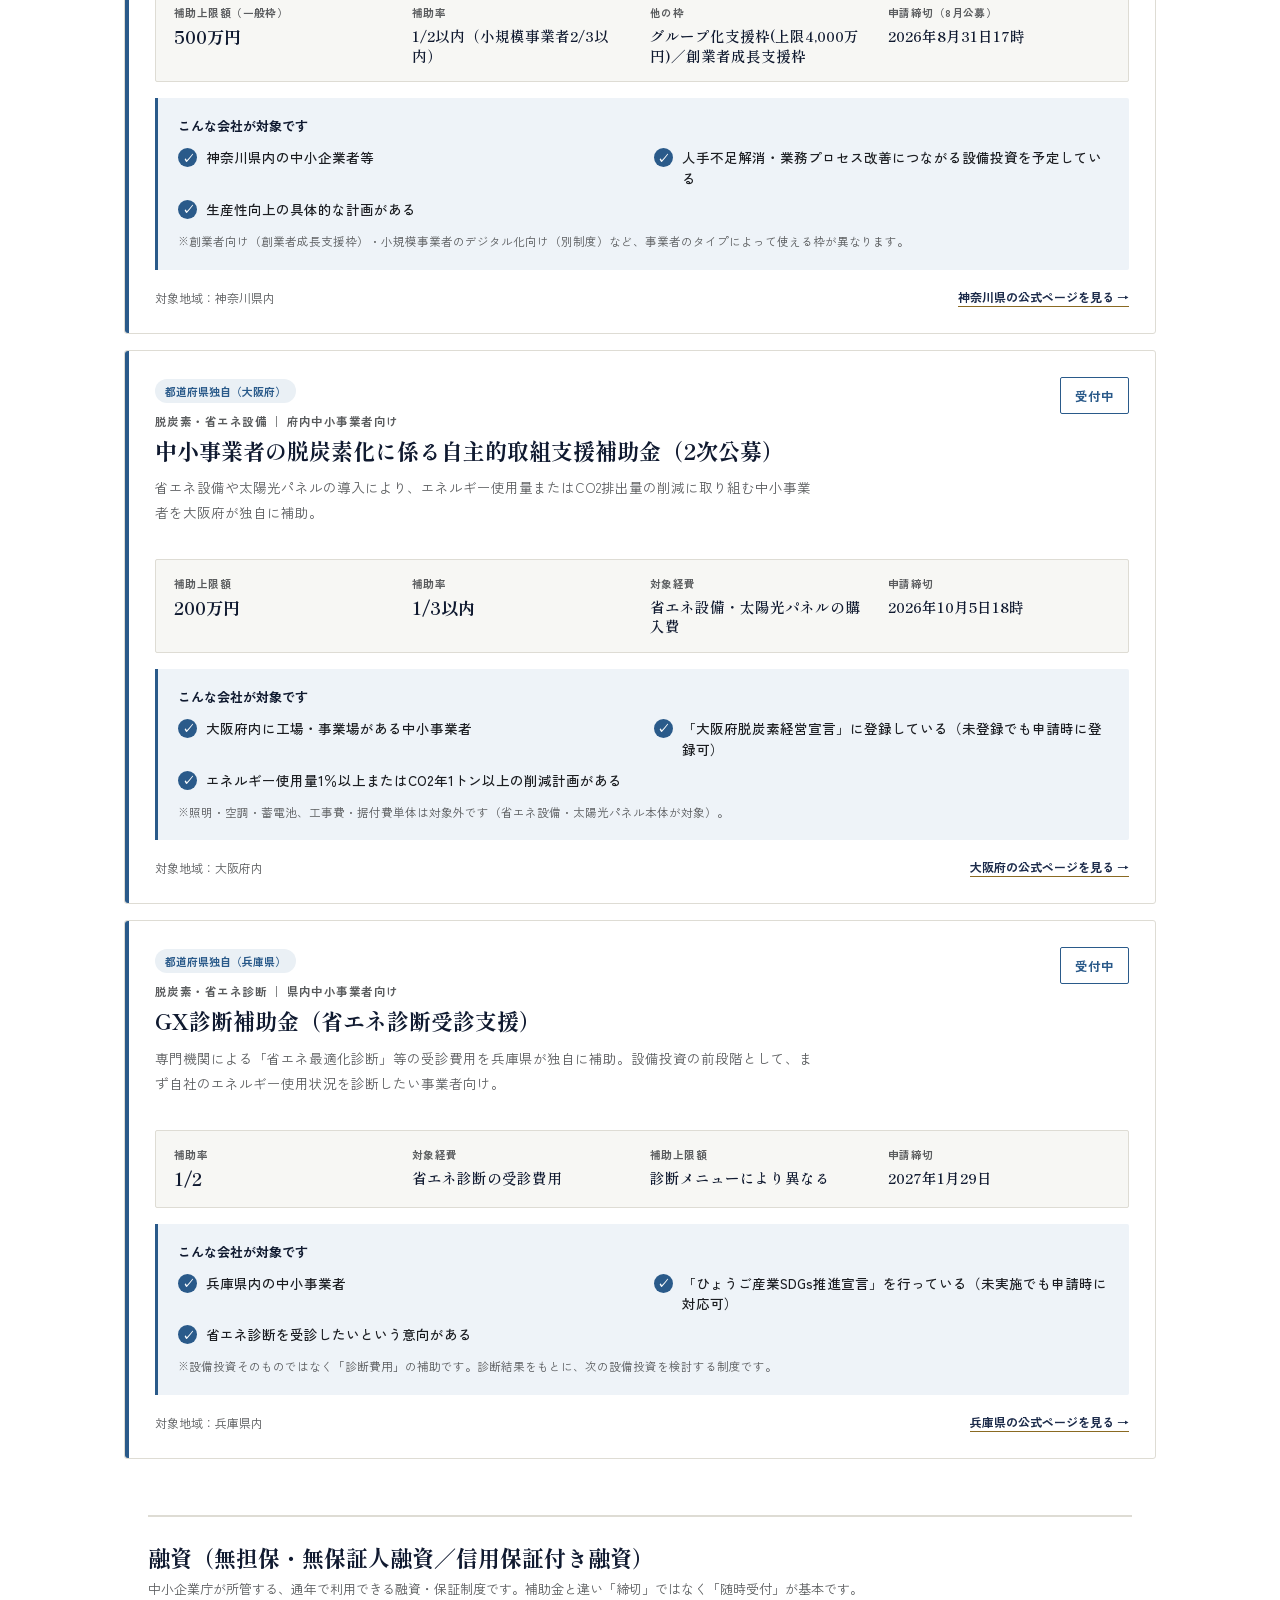
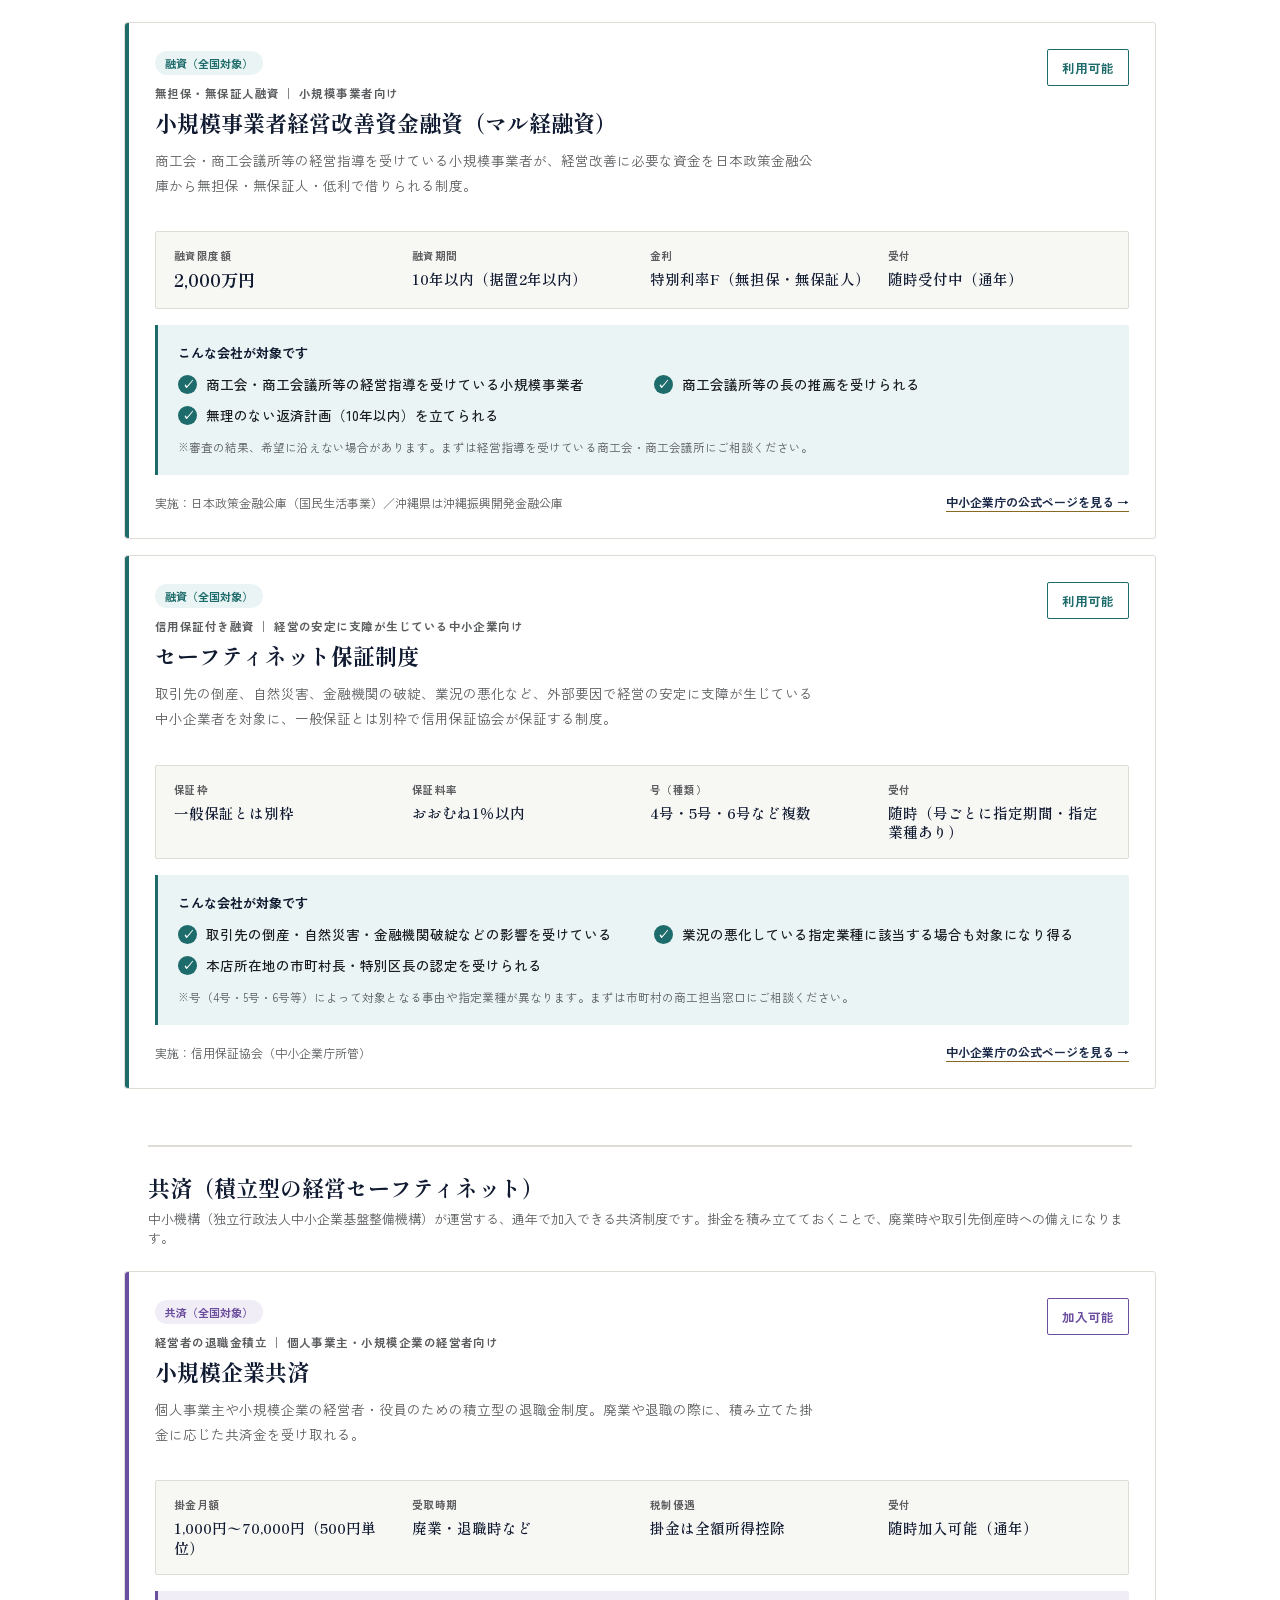
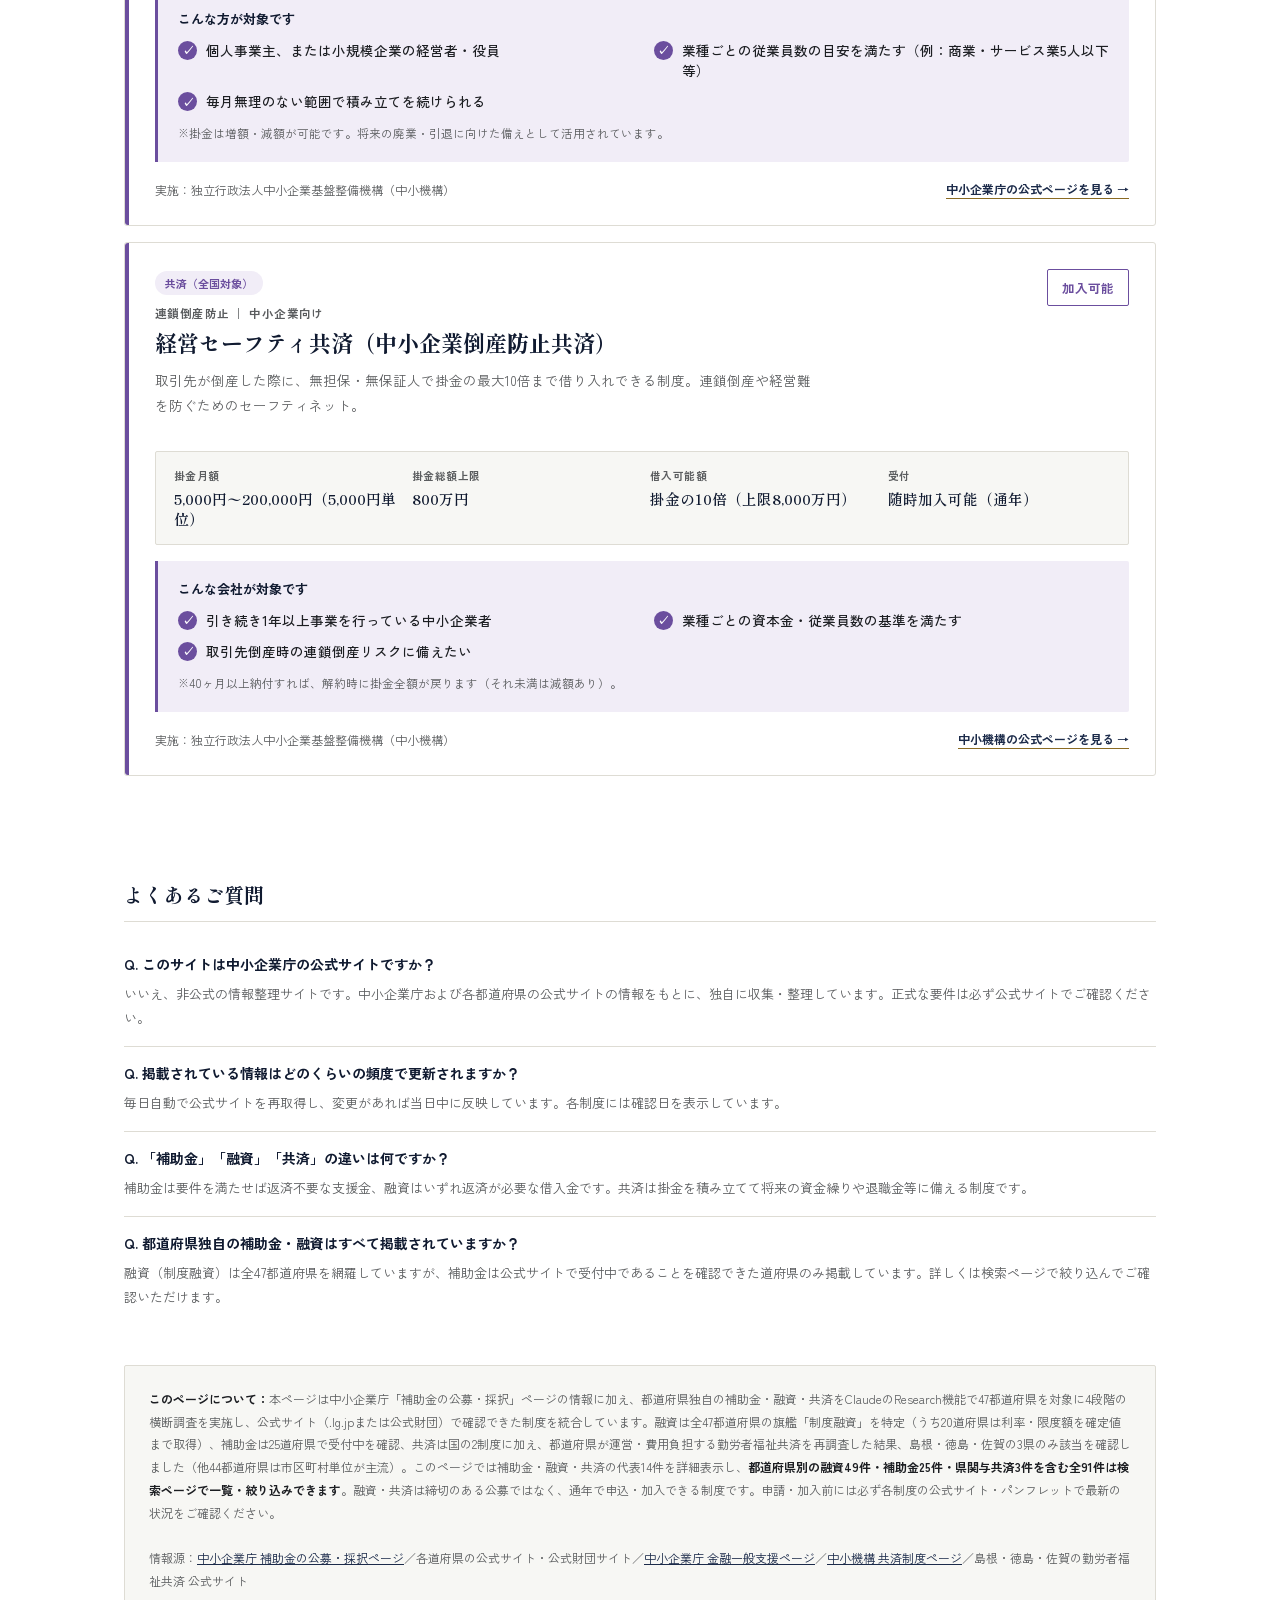
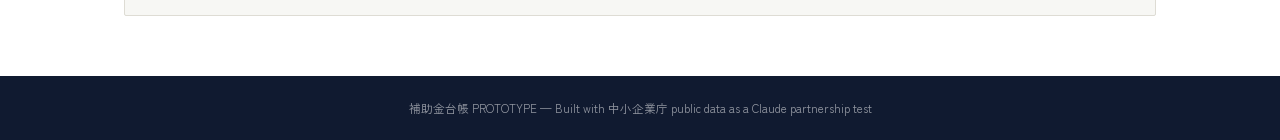
==== commit e4e85dc3: "SEO/LLMO対策として運営者情報ページ・FAQ構造化データ・フォント最適化を追加 E-E-A-T対策としてabout.htmlを新設し運営体制・データ収集方法・情報源・免責事項を明記。 検索結果で" ====
--- a/docs/index.html
+++ b/docs/index.html
@@ -20,7 +20,7 @@
 
 <link rel="preconnect" href="https://fonts.googleapis.com">
 <link rel="preconnect" href="https://fonts.gstatic.com" crossorigin>
-<link href="https://fonts.googleapis.com/css2?family=Shippori+Mincho:wght@400;500;600;700;800&family=Zen+Kaku+Gothic+New:wght@400;500;700;900&display=swap" rel="stylesheet">
+<link href="https://fonts.googleapis.com/css2?family=Shippori+Mincho:wght@700;800&family=Zen+Kaku+Gothic+New:wght@400;500;600;700&display=swap" rel="stylesheet">
 <style>
   :root{
     --bg:#FFFFFF;
@@ -137,6 +137,13 @@
   .card-footer a{color:var(--navy); text-decoration:none; border-bottom:1px solid var(--gold); padding-bottom:1px; font-weight:700;}
   .card-footer a:hover{color:var(--vermillion); border-color:var(--vermillion);}
   .card[data-hidden="true"]{display:none;}
+
+  .faq-block{max-width:1080px; margin:8px auto 40px; padding:0 24px;}
+  .faq-block h2{font-family:'Shippori Mincho', serif; font-size:20px; color:var(--navy-deep); margin:0 0 16px; padding-bottom:12px; border-bottom:1px solid var(--line);}
+  .faq-item{padding:16px 0; border-bottom:1px solid var(--line);}
+  .faq-item:last-child{border-bottom:none;}
+  .faq-q{font-size:14px; font-weight:700; color:var(--navy-deep); margin-bottom:8px;}
+  .faq-a{font-size:13px; line-height:1.85; color:var(--text-sub);}
 
   .disclaimer{max-width:1080px; margin:0 auto; padding:0 24px 60px;}
   .disclaimer-box{border:1px solid var(--line); background:var(--bg-soft); padding:22px 24px; font-size:12px; line-height:1.9; color:var(--text-sub); border-radius:2px;}
@@ -455,6 +462,34 @@
   ]
 }
 </script>
+<script type="application/ld+json">
+{
+  "@context": "https://schema.org",
+  "@type": "FAQPage",
+  "mainEntity": [
+    {
+      "@type": "Question",
+      "name": "このサイトは中小企業庁の公式サイトですか？",
+      "acceptedAnswer": {"@type": "Answer", "text": "いいえ、非公式の情報整理サイトです。中小企業庁および各都道府県の公式サイトの情報をもとに、独自に収集・整理しています。正式な要件は必ず公式サイトでご確認ください。"}
+    },
+    {
+      "@type": "Question",
+      "name": "掲載されている情報はどのくらいの頻度で更新されますか？",
+      "acceptedAnswer": {"@type": "Answer", "text": "毎日自動で公式サイトを再取得し、変更があれば当日中に反映しています。各制度には確認日を表示しています。"}
+    },
+    {
+      "@type": "Question",
+      "name": "「補助金」「融資」「共済」の違いは何ですか？",
+      "acceptedAnswer": {"@type": "Answer", "text": "補助金は要件を満たせば返済不要な支援金、融資はいずれ返済が必要な借入金です。共済は掛金を積み立てて将来の資金繰りや退職金等に備える制度です。"}
+    },
+    {
+      "@type": "Question",
+      "name": "都道府県独自の補助金・融資はすべて掲載されていますか？",
+      "acceptedAnswer": {"@type": "Answer", "text": "融資（制度融資）は全47都道府県を網羅していますが、補助金は公式サイトで受付中であることを確認できた道府県のみ掲載しています。詳しくは検索ページで絞り込んでご確認いただけます。"}
+    }
+  ]
+}
+</script>
 </head>
 <body>
 
@@ -465,6 +500,7 @@
       <a href="index.html" class="active">一覧（台帳）</a>
       <a href="search.html">条件で探す</a>
       <a href="loans/index.html">融資・ローン比較</a>
+      <a href="about.html">サイトについて</a>
     </nav>
   </div>
 </div>
@@ -968,6 +1004,26 @@
   </article>
 
 </main>
+
+<div class="faq-block">
+  <h2>よくあるご質問</h2>
+  <div class="faq-item">
+    <div class="faq-q">Q. このサイトは中小企業庁の公式サイトですか？</div>
+    <div class="faq-a">いいえ、非公式の情報整理サイトです。中小企業庁および各都道府県の公式サイトの情報をもとに、独自に収集・整理しています。正式な要件は必ず公式サイトでご確認ください。</div>
+  </div>
+  <div class="faq-item">
+    <div class="faq-q">Q. 掲載されている情報はどのくらいの頻度で更新されますか？</div>
+    <div class="faq-a">毎日自動で公式サイトを再取得し、変更があれば当日中に反映しています。各制度には確認日を表示しています。</div>
+  </div>
+  <div class="faq-item">
+    <div class="faq-q">Q. 「補助金」「融資」「共済」の違いは何ですか？</div>
+    <div class="faq-a">補助金は要件を満たせば返済不要な支援金、融資はいずれ返済が必要な借入金です。共済は掛金を積み立てて将来の資金繰りや退職金等に備える制度です。</div>
+  </div>
+  <div class="faq-item">
+    <div class="faq-q">Q. 都道府県独自の補助金・融資はすべて掲載されていますか？</div>
+    <div class="faq-a">融資（制度融資）は全47都道府県を網羅していますが、補助金は公式サイトで受付中であることを確認できた道府県のみ掲載しています。詳しくは検索ページで絞り込んでご確認いただけます。</div>
+  </div>
+</div>
 
 <div class="disclaimer">
   <div class="disclaimer-box">
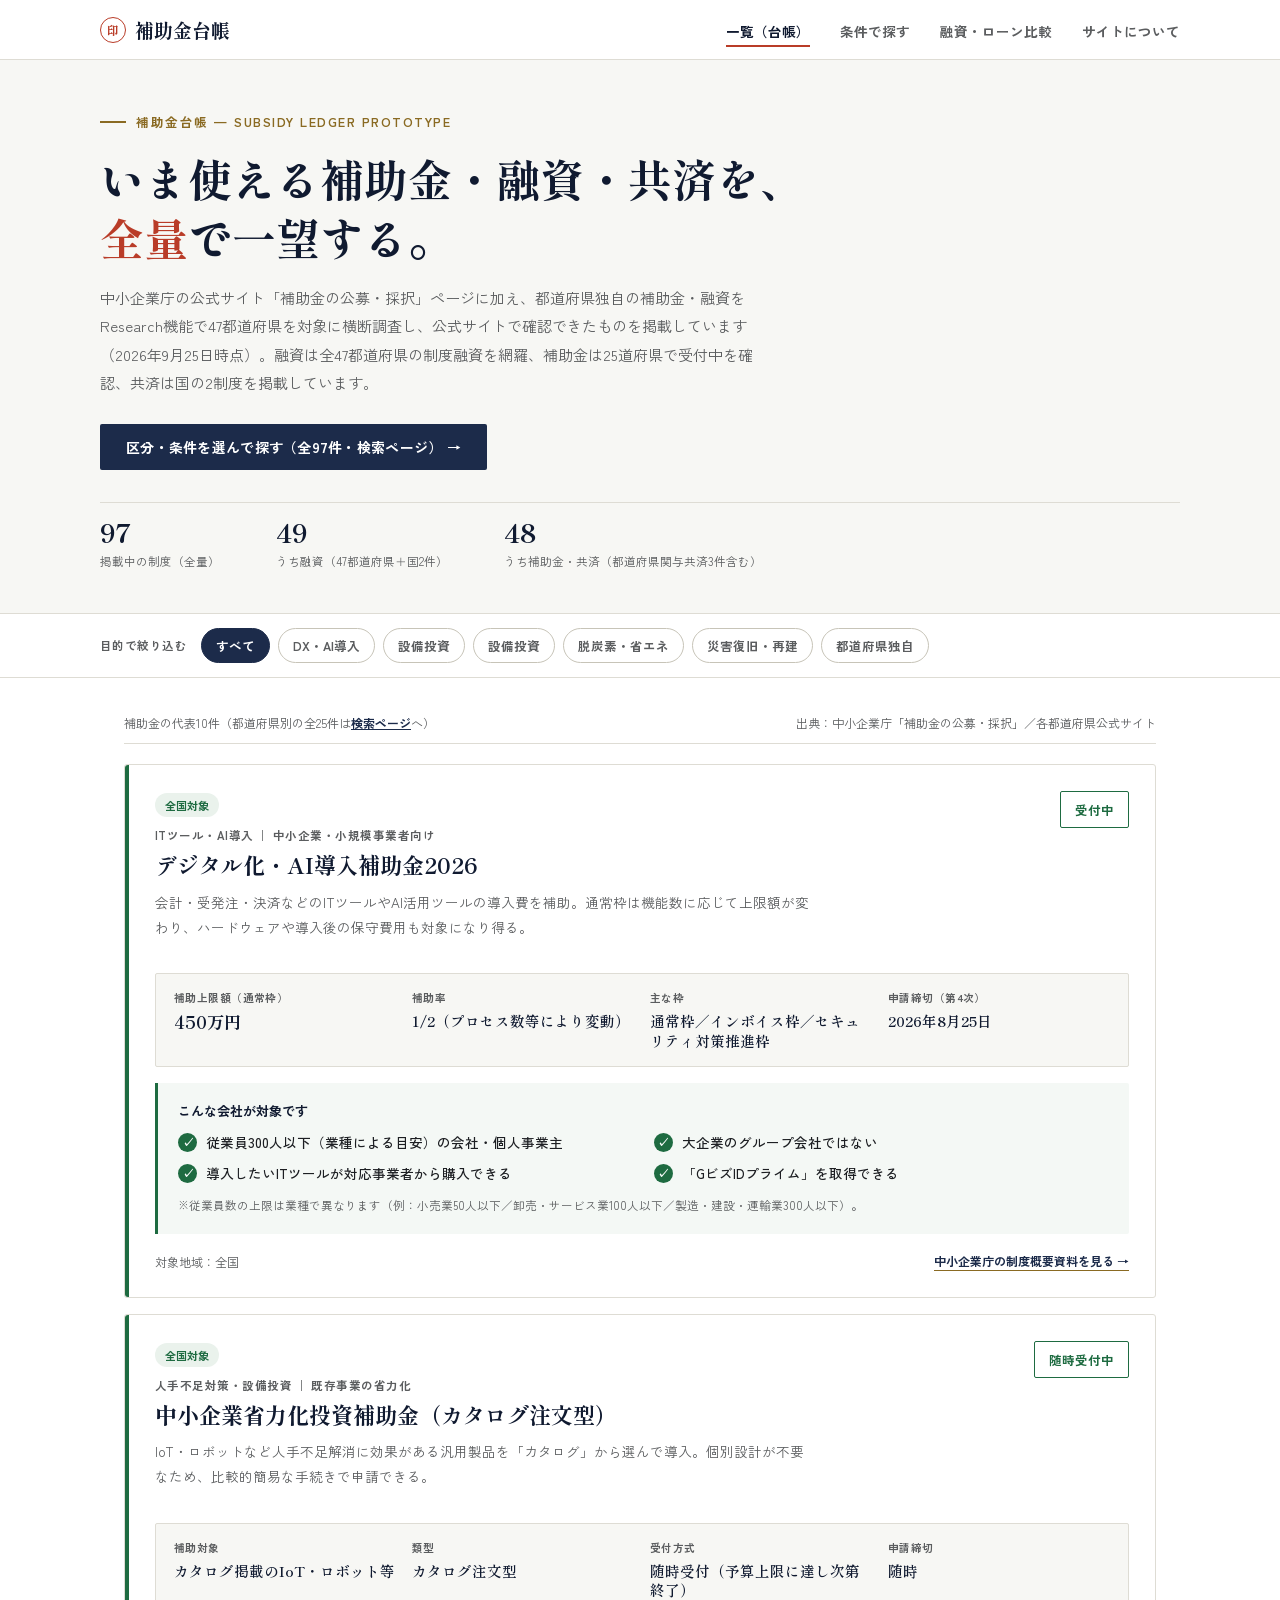
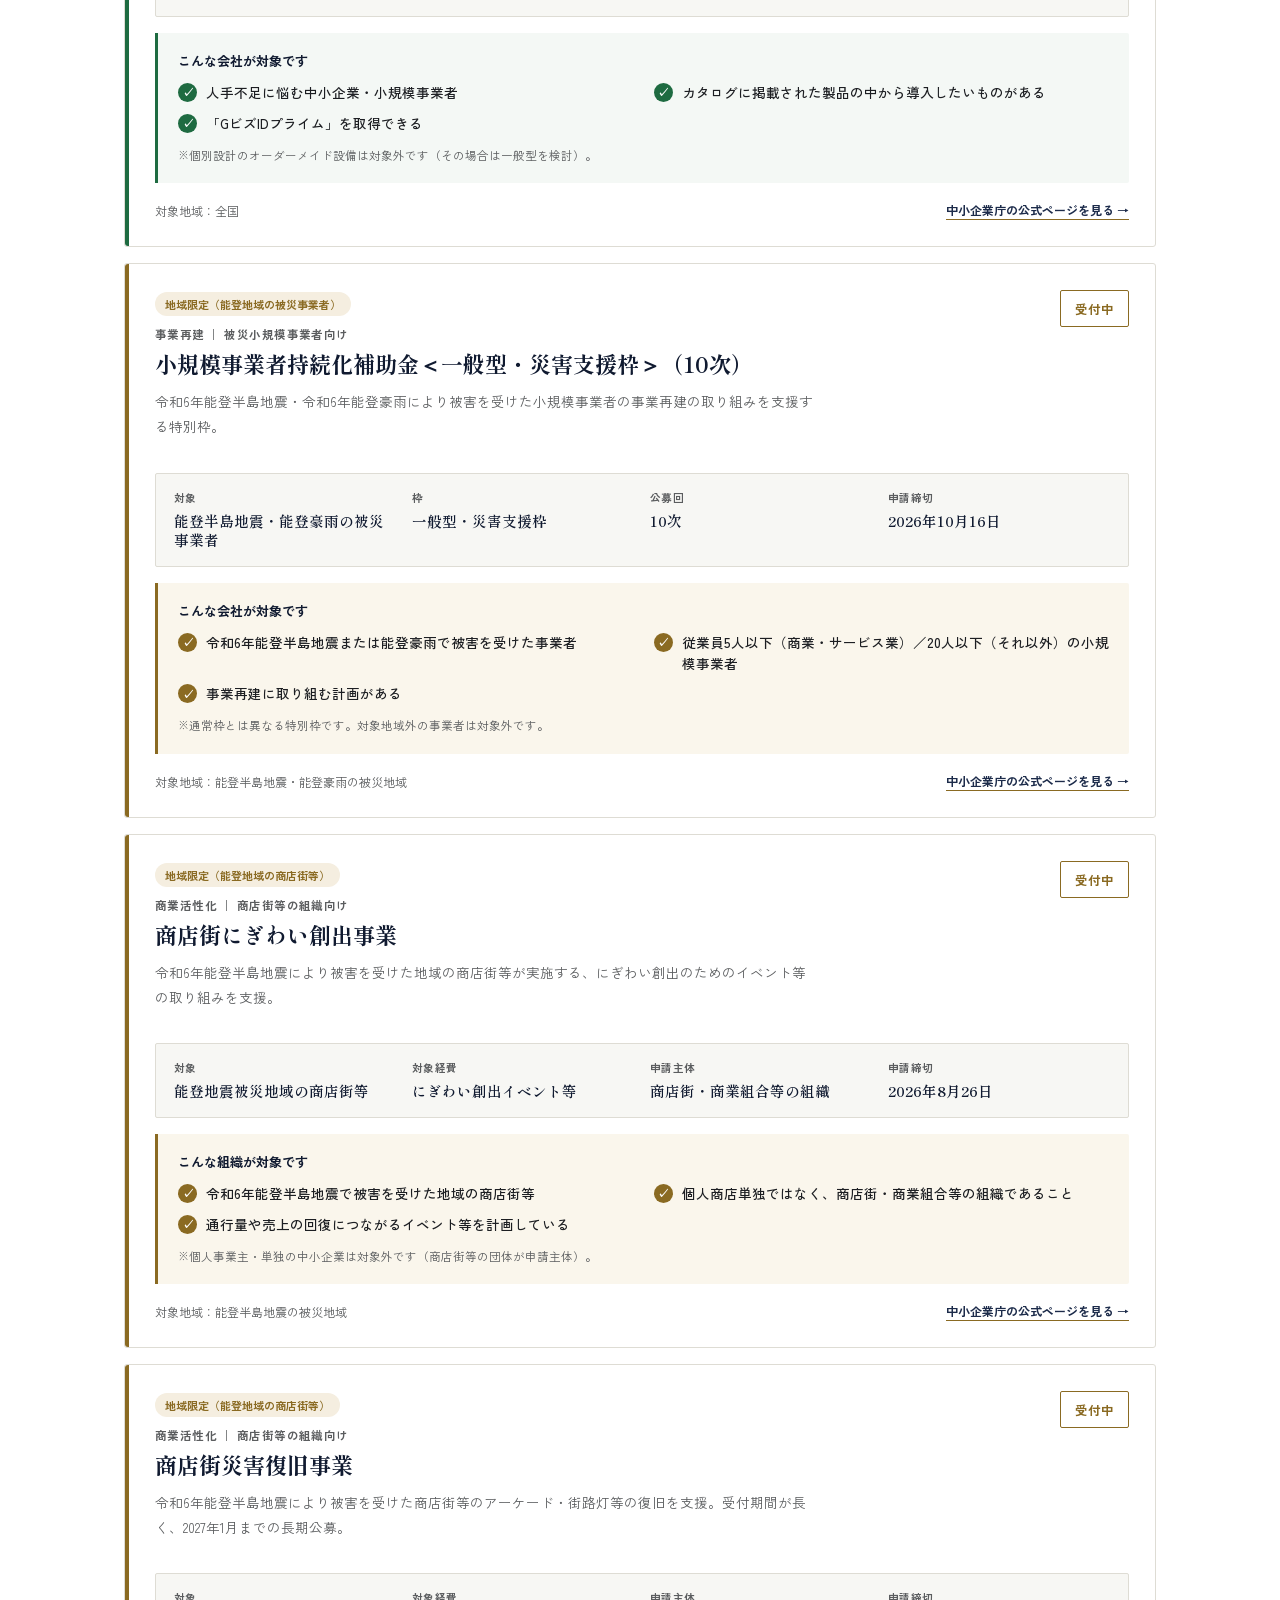
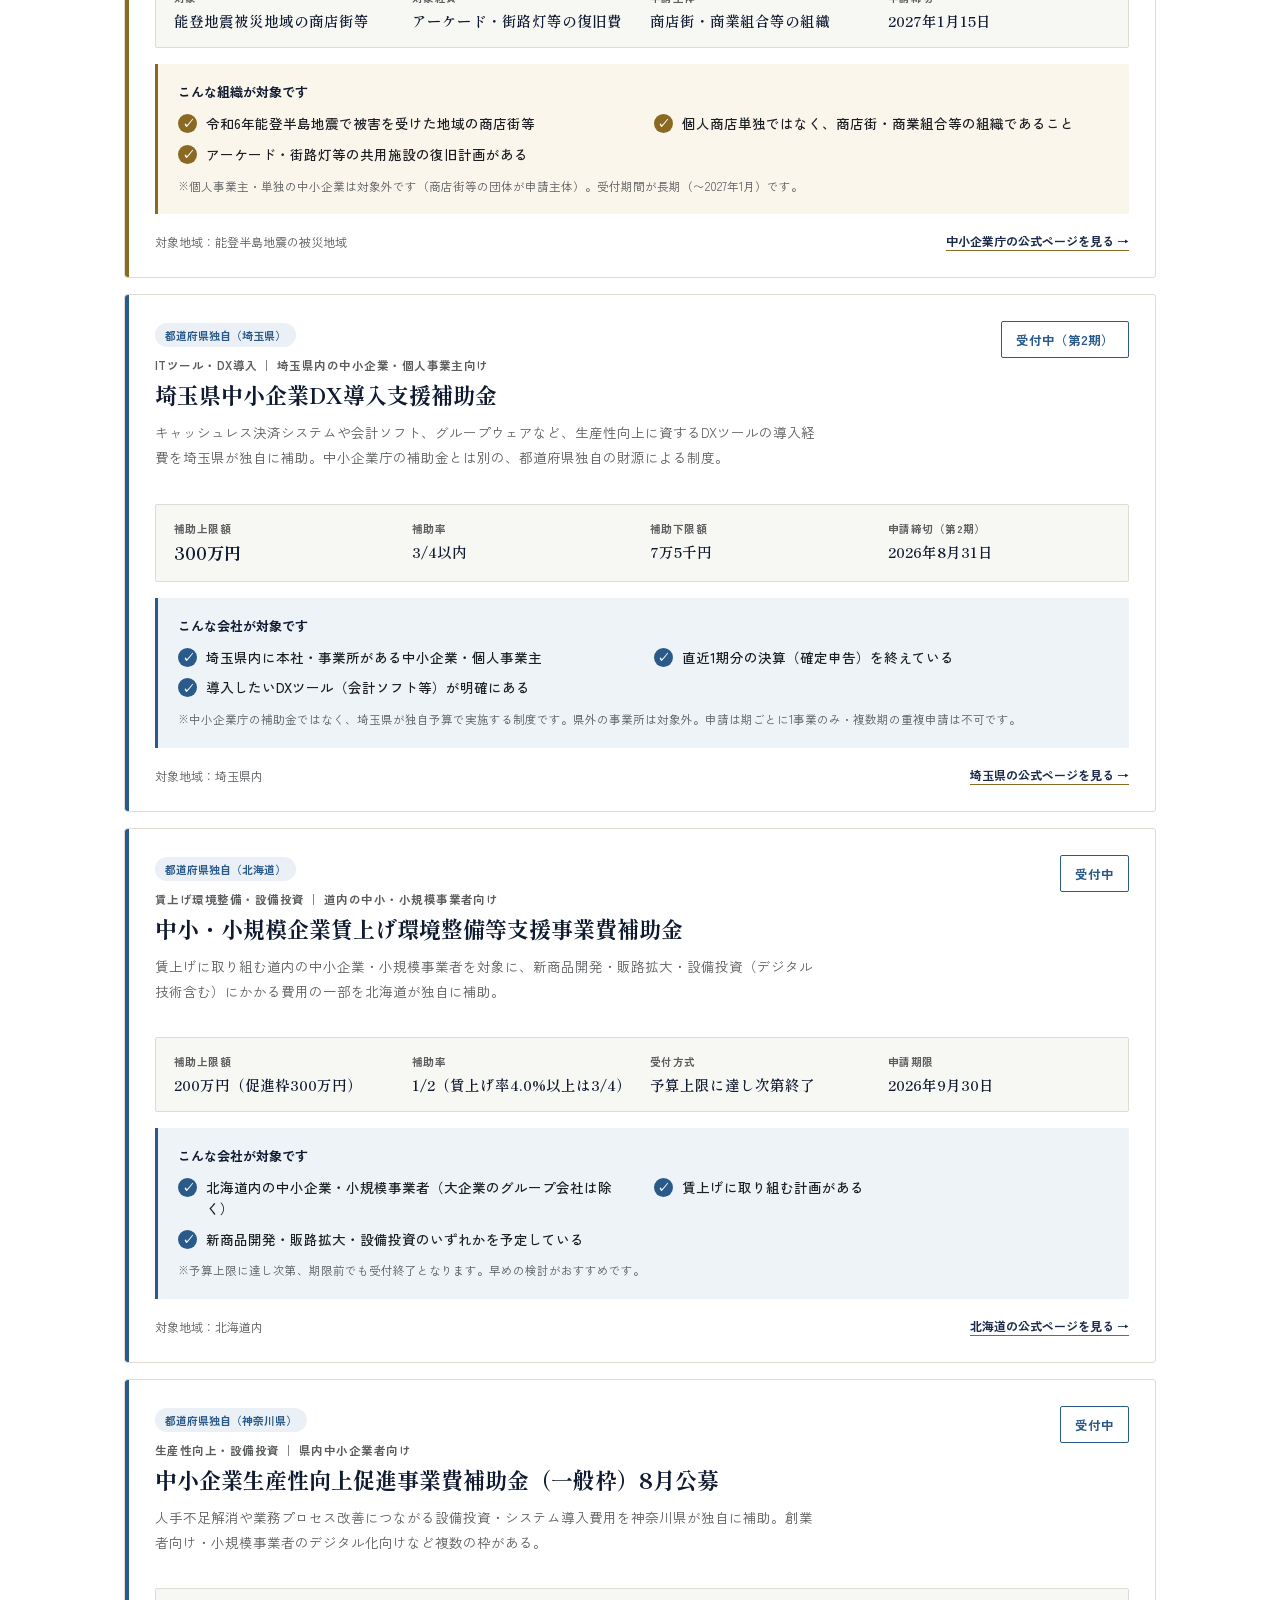
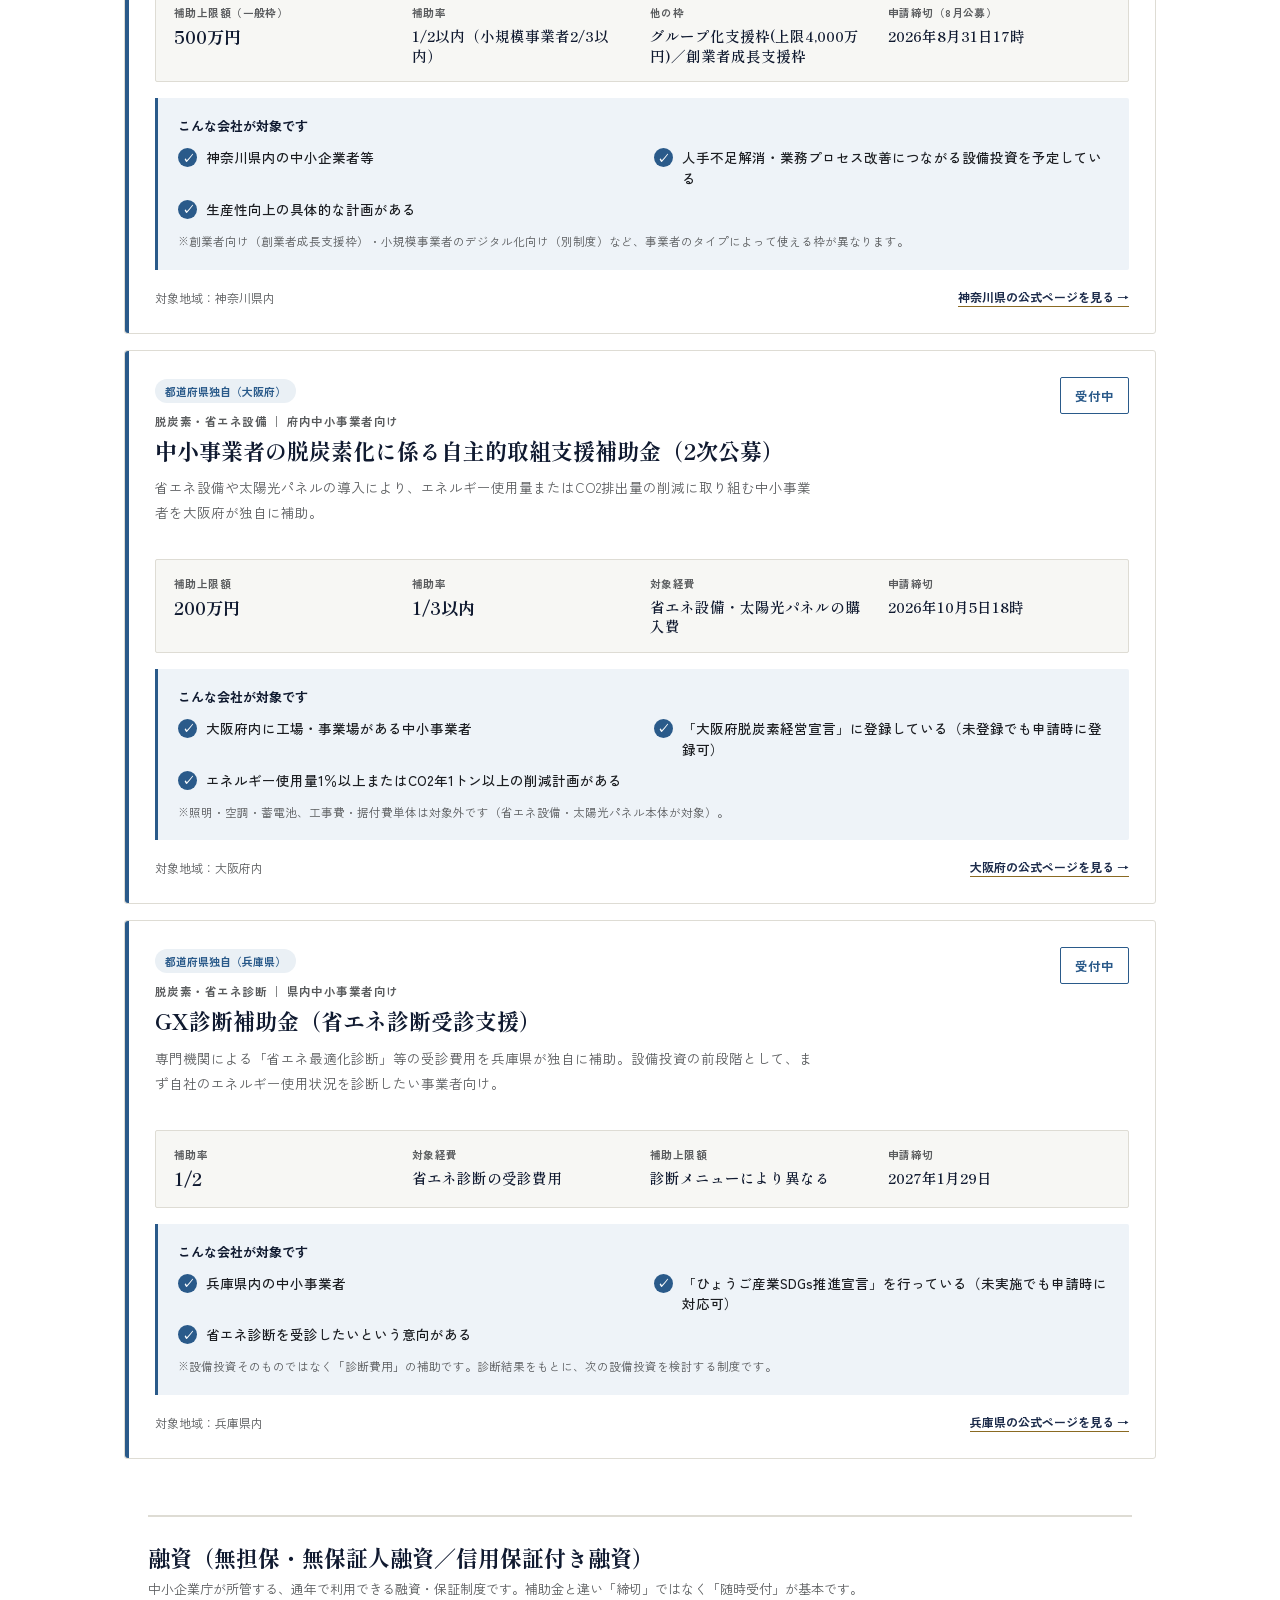
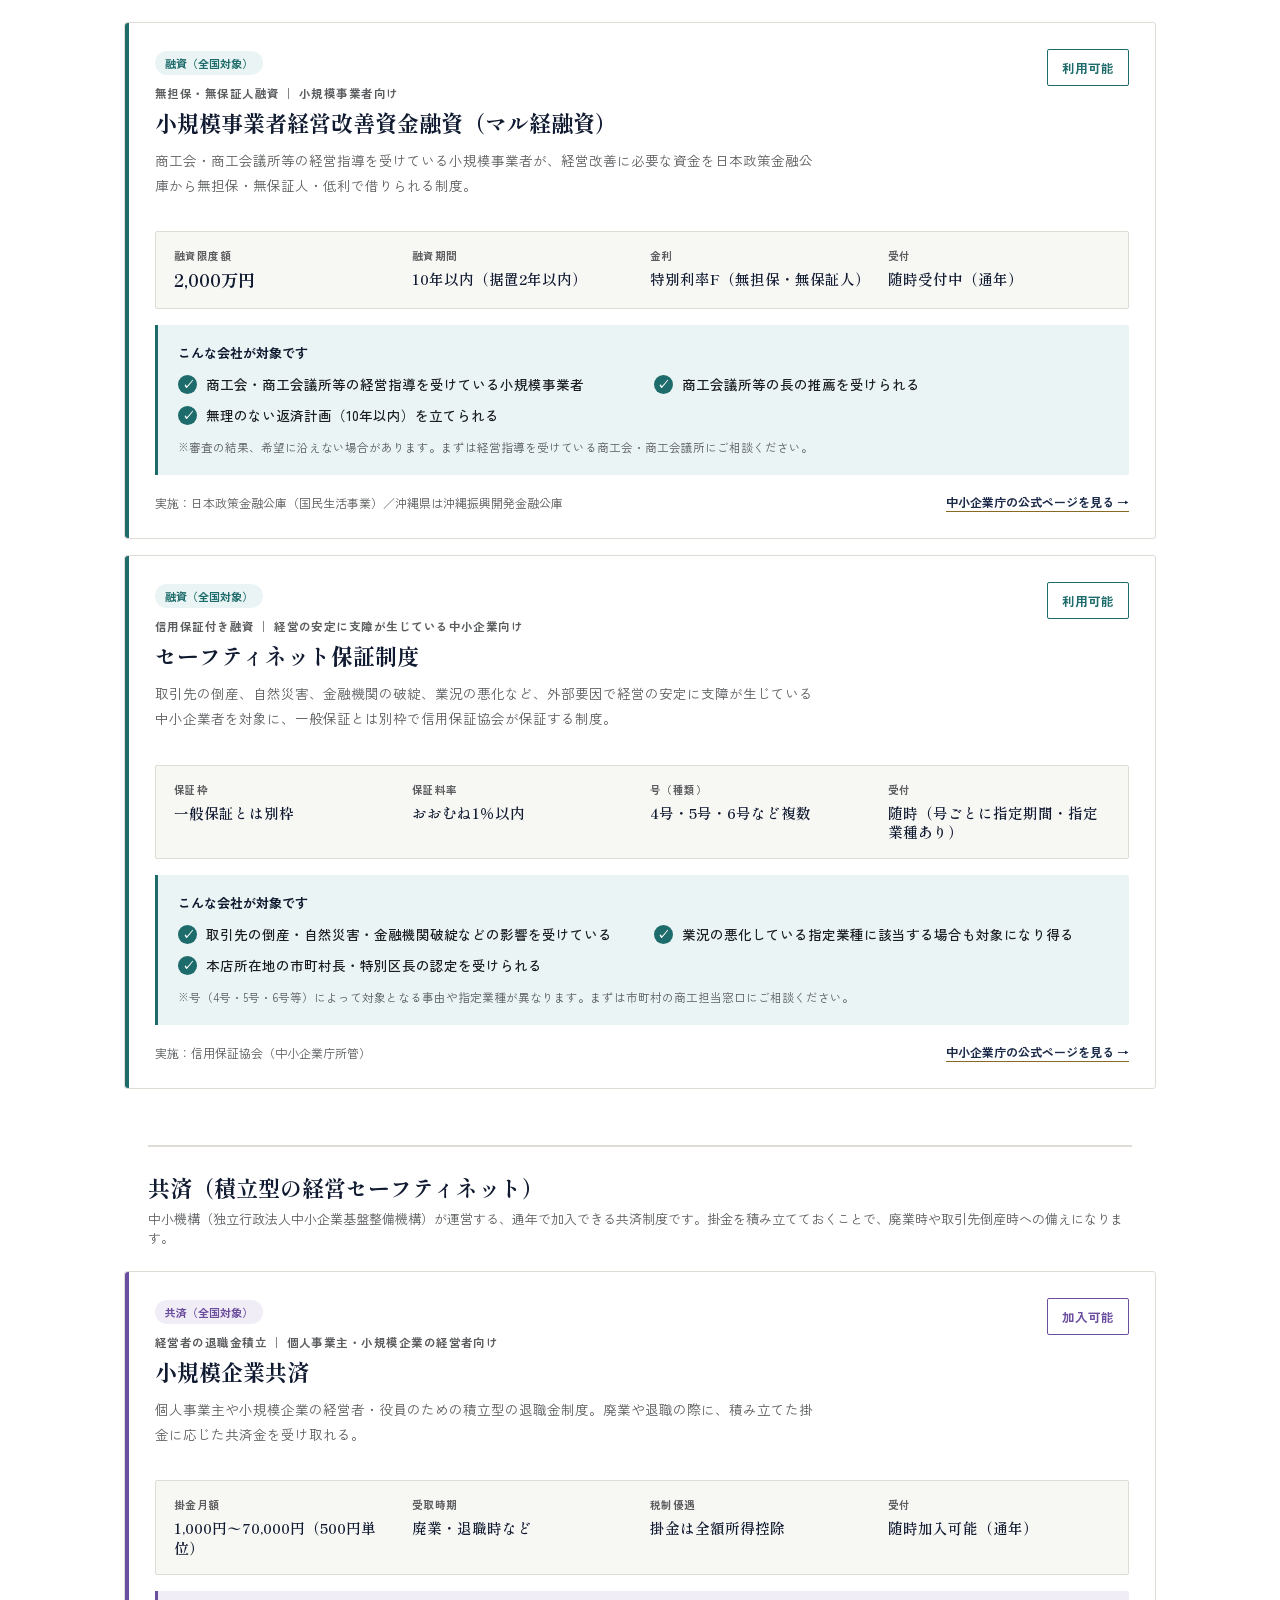
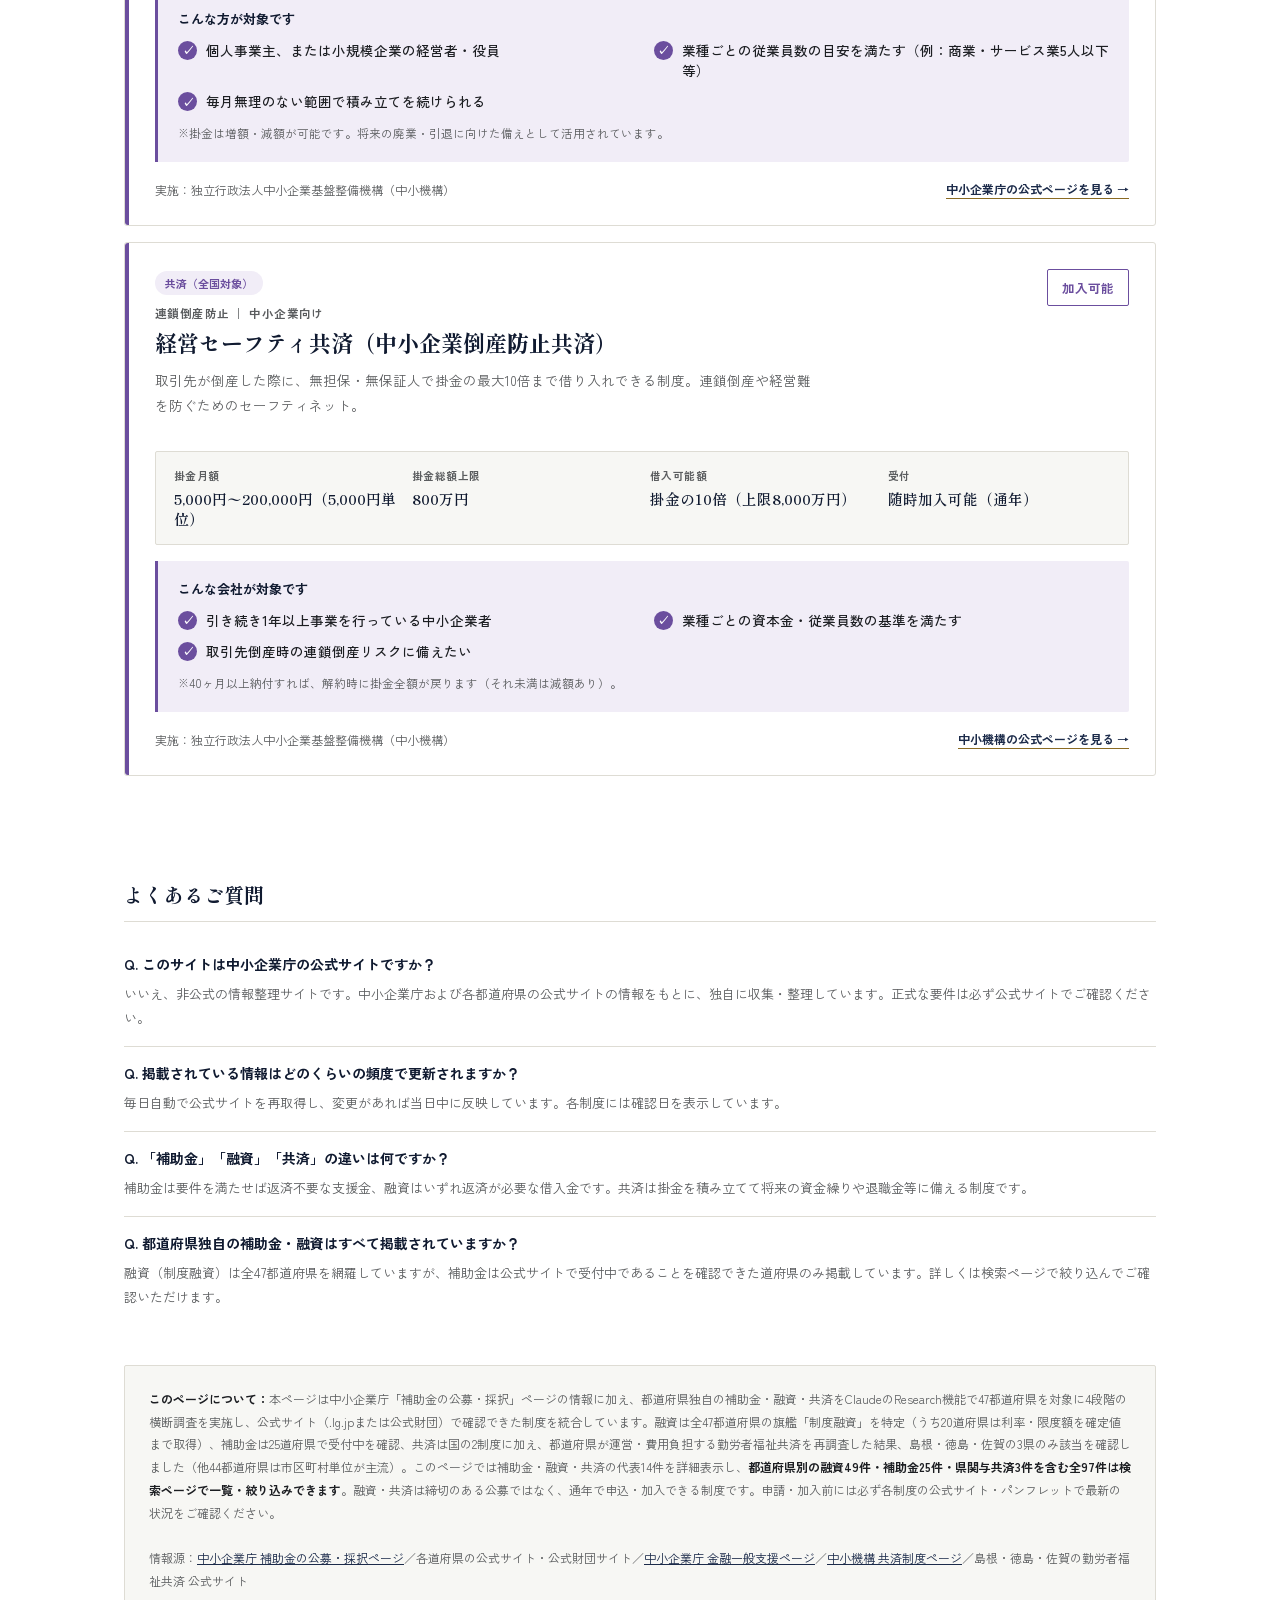
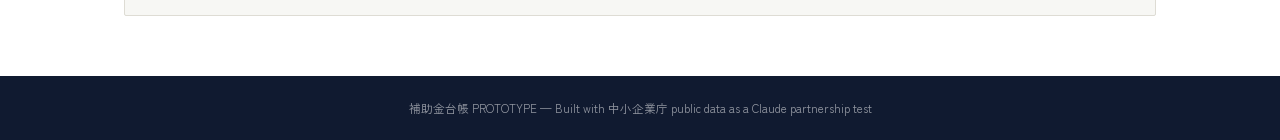
==== commit 69adf525: "共通グローバルナビ（お金の総合デパート）の読み込みタグを全ページと生成テンプレートに追加 Co-Authored-By: Claude Opus 5.5 <noreply@anthropic.com>" ====
--- a/docs/index.html
+++ b/docs/index.html
@@ -3,6 +3,16 @@
 <head>
 <meta charset="UTF-8">
 <meta name="viewport" content="width=device-width, initial-scale=1.0">
+
+<!-- Google tag (gtag.js) -->
+<script async src="https://www.googletagmanager.com/gtag/js?id=G-N2JHBP892C"></script>
+<script>
+  window.dataLayer = window.dataLayer || [];
+  function gtag(){dataLayer.push(arguments);}
+  gtag('js', new Date());
+  gtag('config', 'G-N2JHBP892C');
+</script>
+
 <title>補助金台帳 ｜ 中小企業庁 受付中の補助金まとめ</title>
 <meta name="description" content="中小企業庁および全国47都道府県が実施する補助金・制度融資・共済を横断的にまとめた台帳サイト。公式サイトで確認した対象要件・上限額・締切をカード形式で紹介します。">
 <link rel="canonical" href="https://masanori141-oss.github.io/sme-support-japan/">
@@ -490,8 +500,13 @@
   ]
 }
 </script>
+<!-- お金の総合デパート 共通グローバルナビ（定義: masanori141-oss.github.io リポジトリの assets/gnav/registry.js） -->
+<link rel="stylesheet" href="/assets/gnav/gnav.css">
+<script src="/assets/gnav/registry.js" defer></script>
+<script src="/assets/gnav/gnav.js" defer></script>
 </head>
 <body>
+<div id="mh-gnav"></div>
 
 <div class="topbar">
   <div class="topbar-inner">
